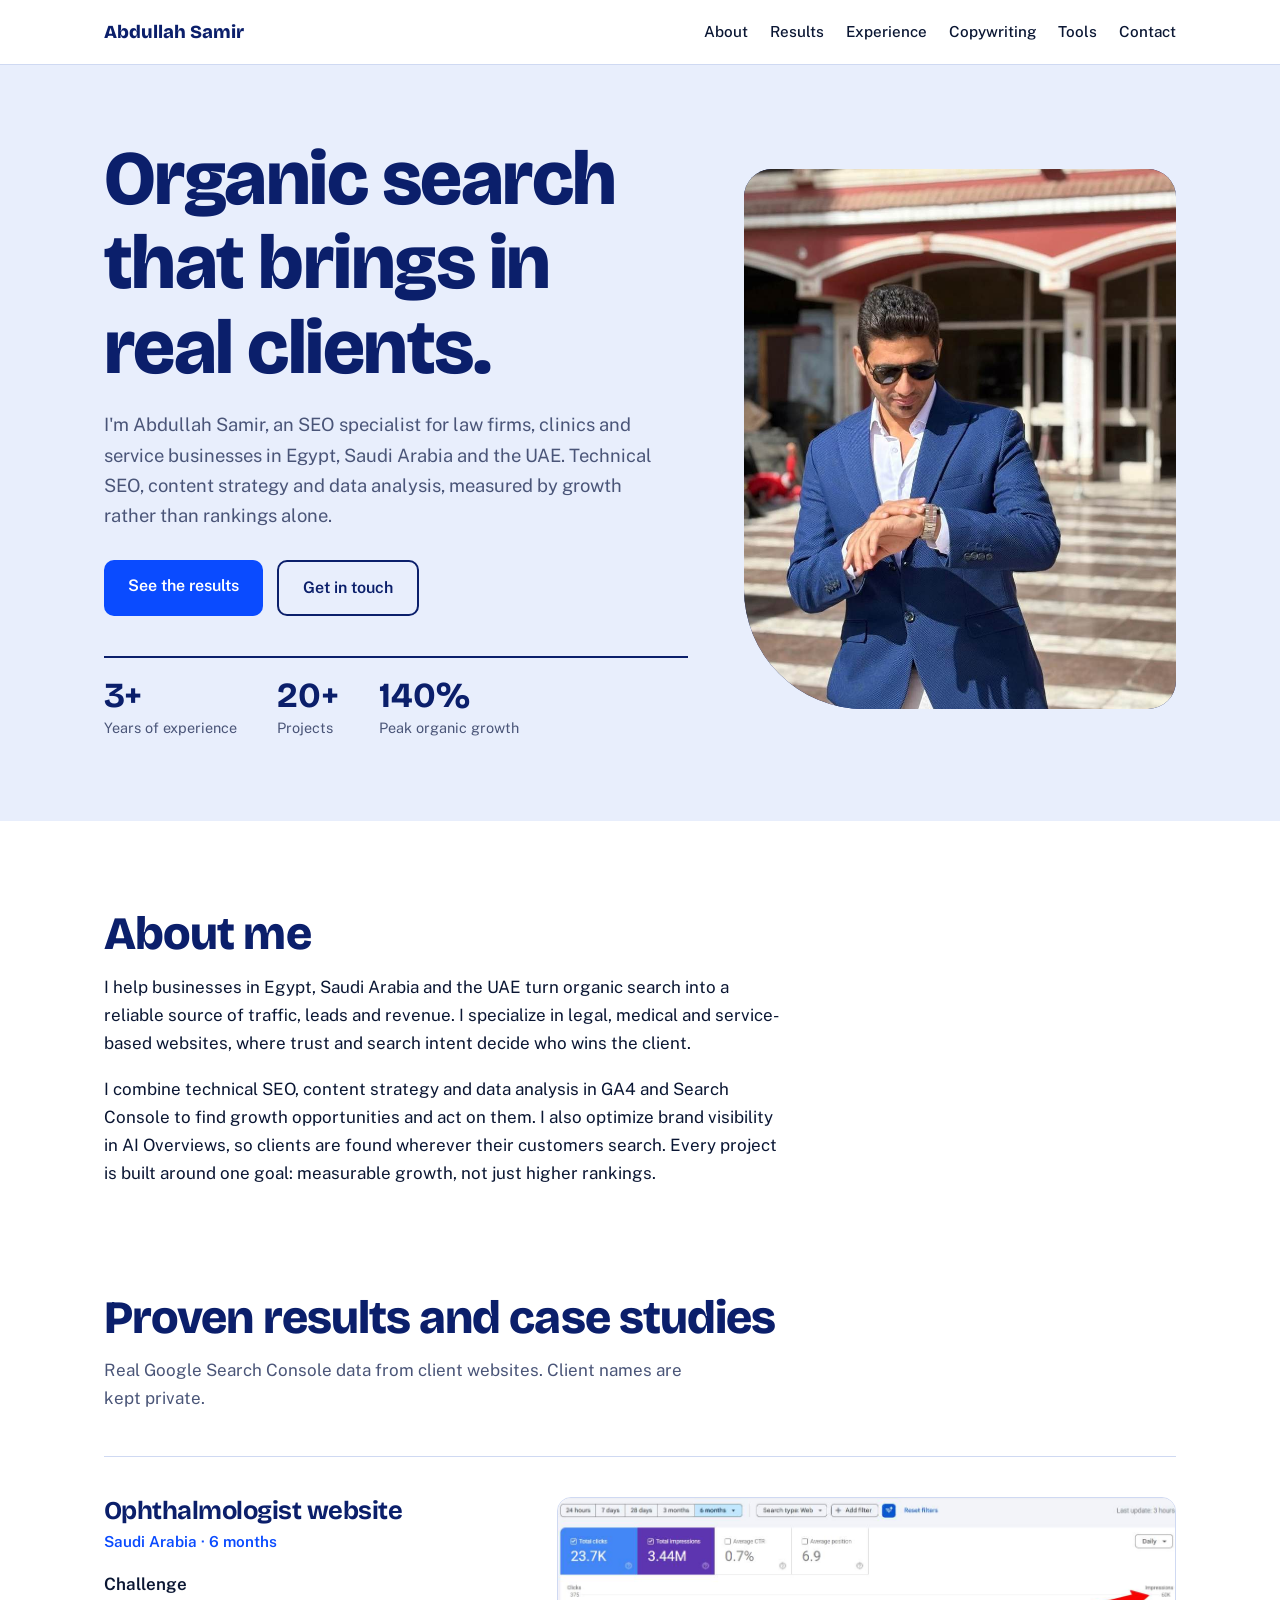
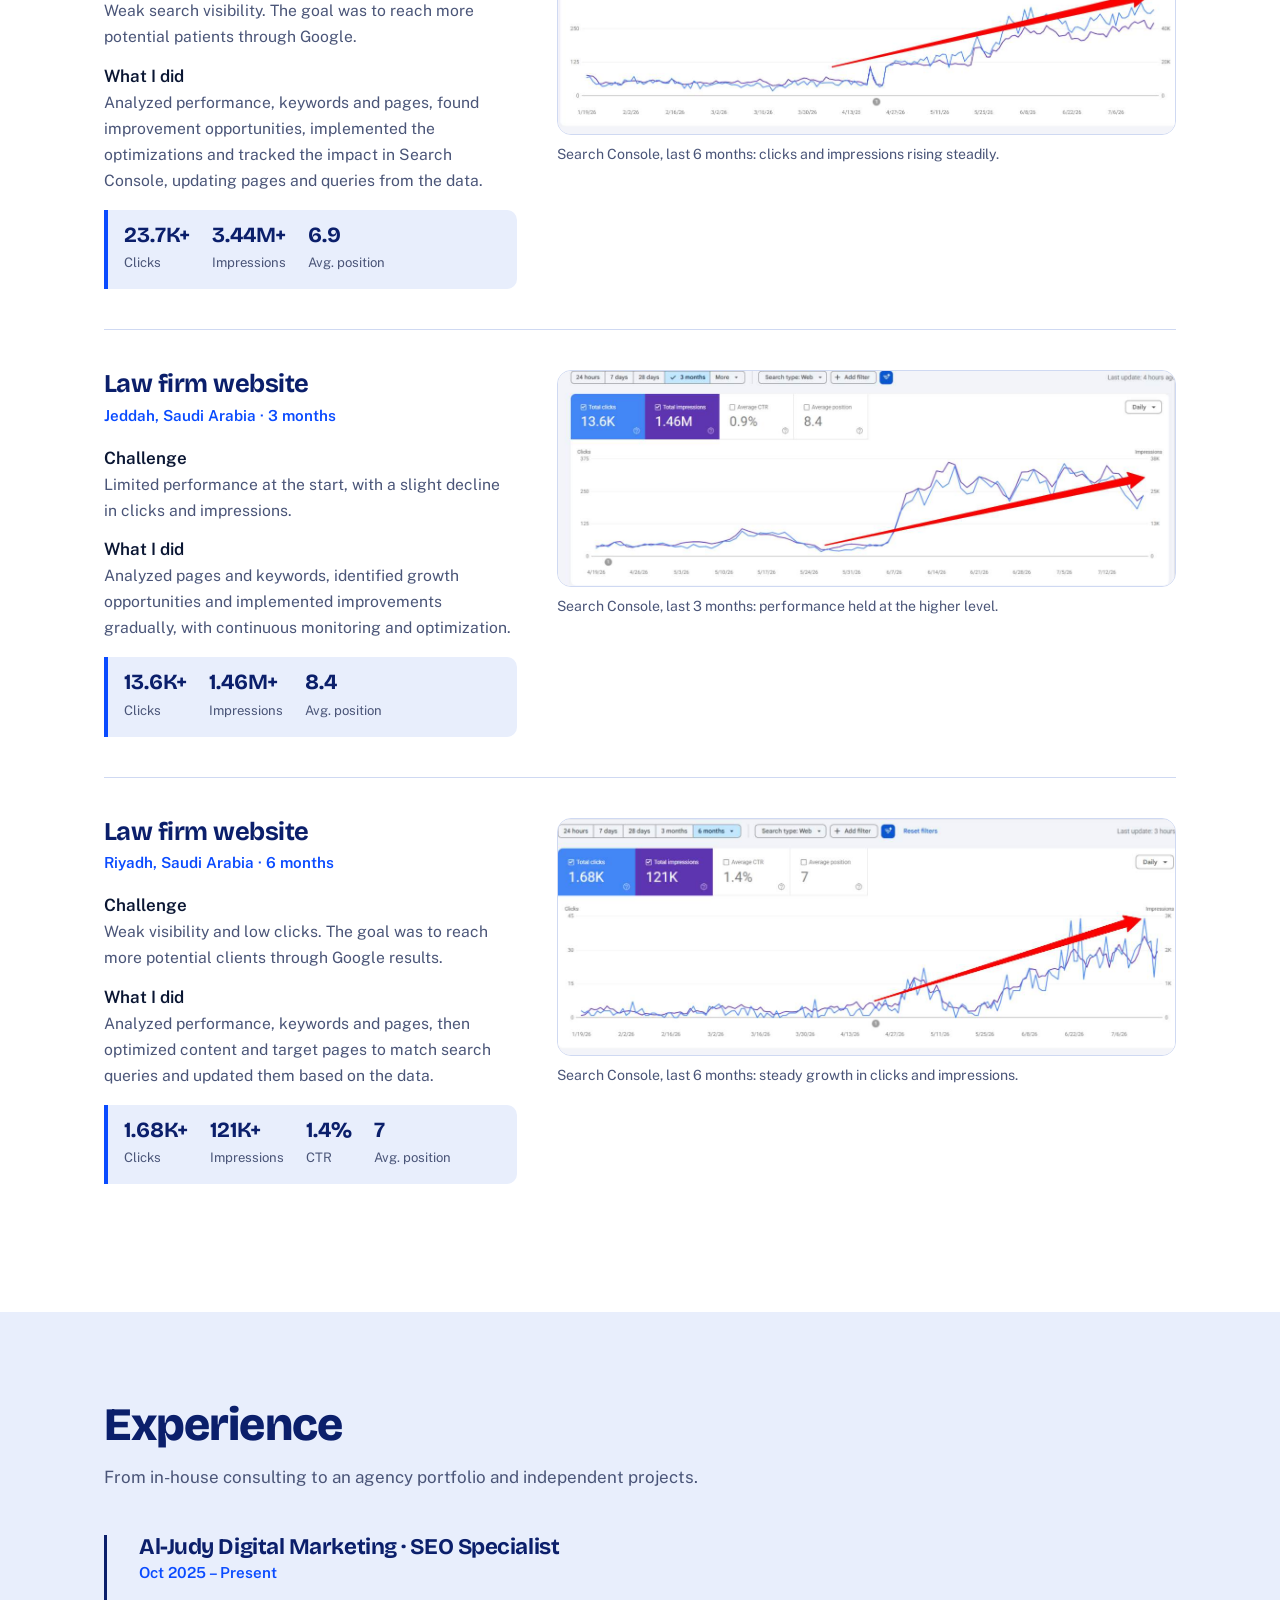
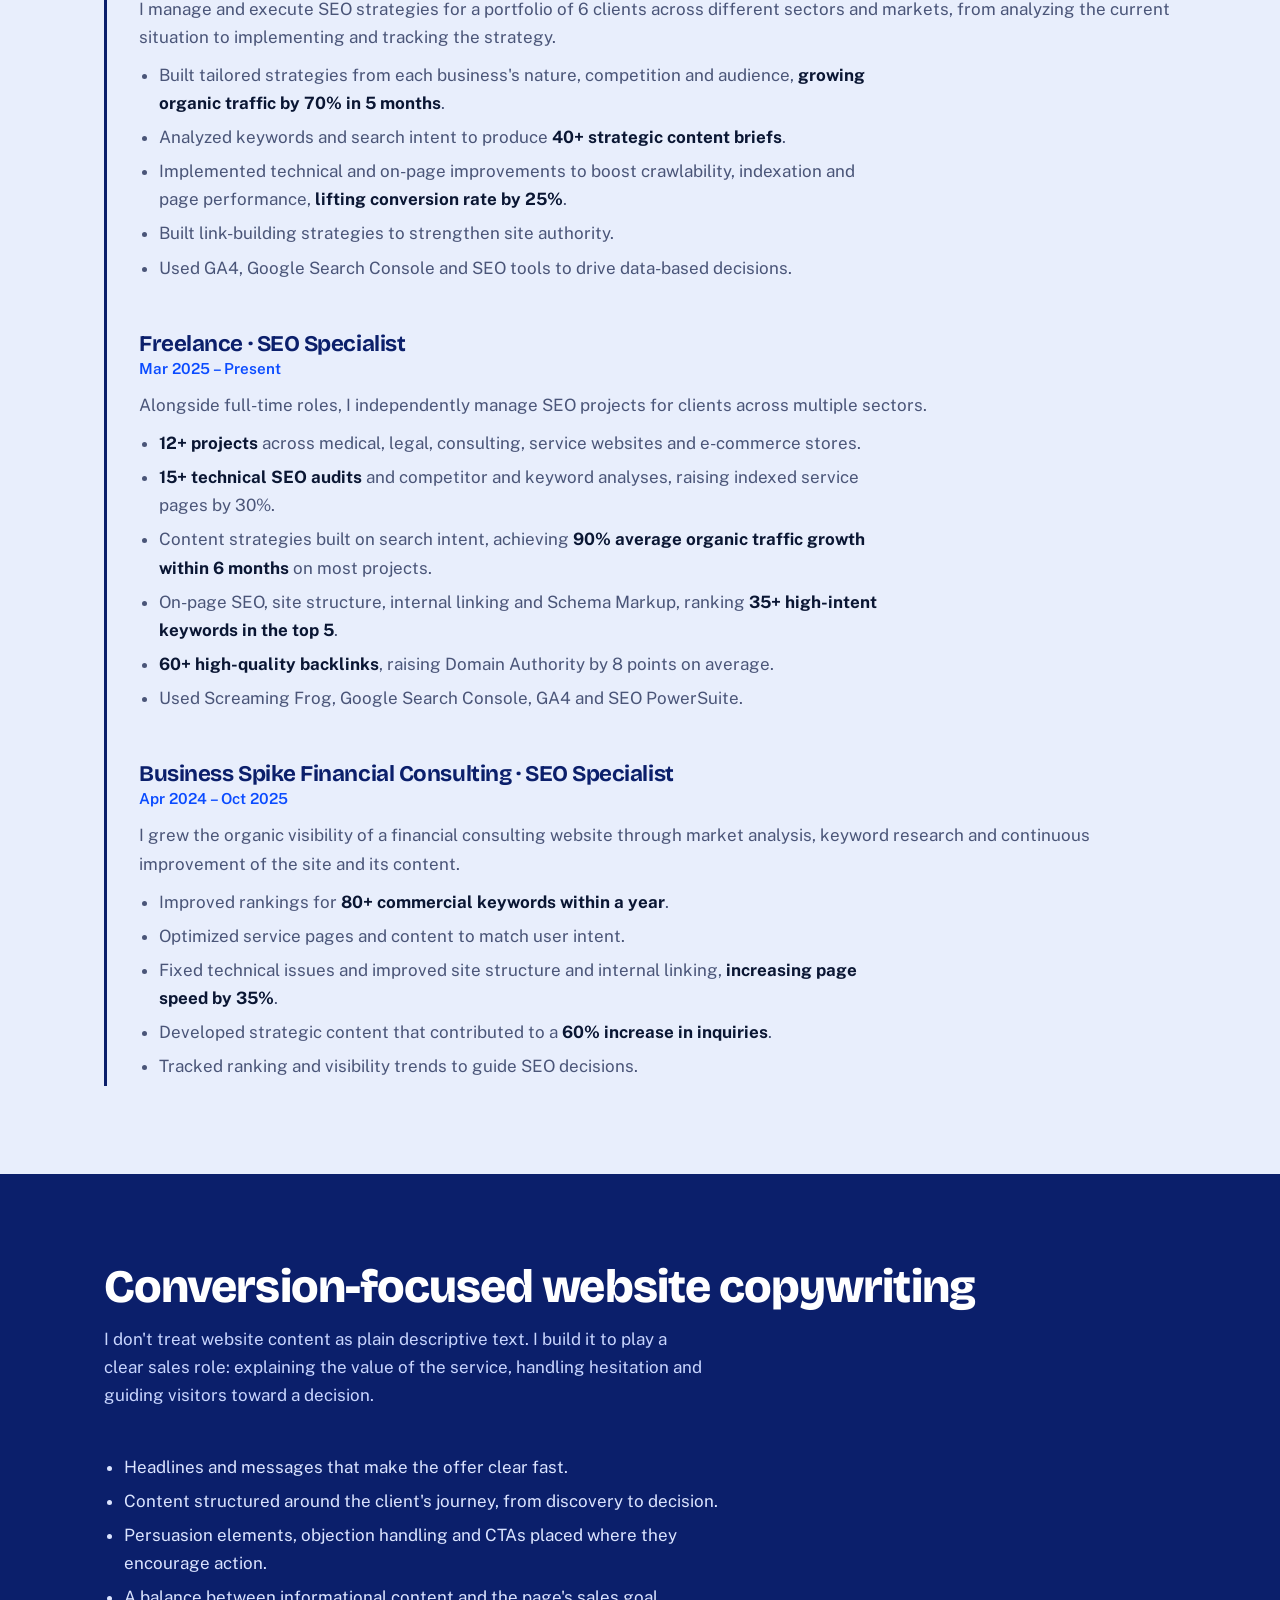
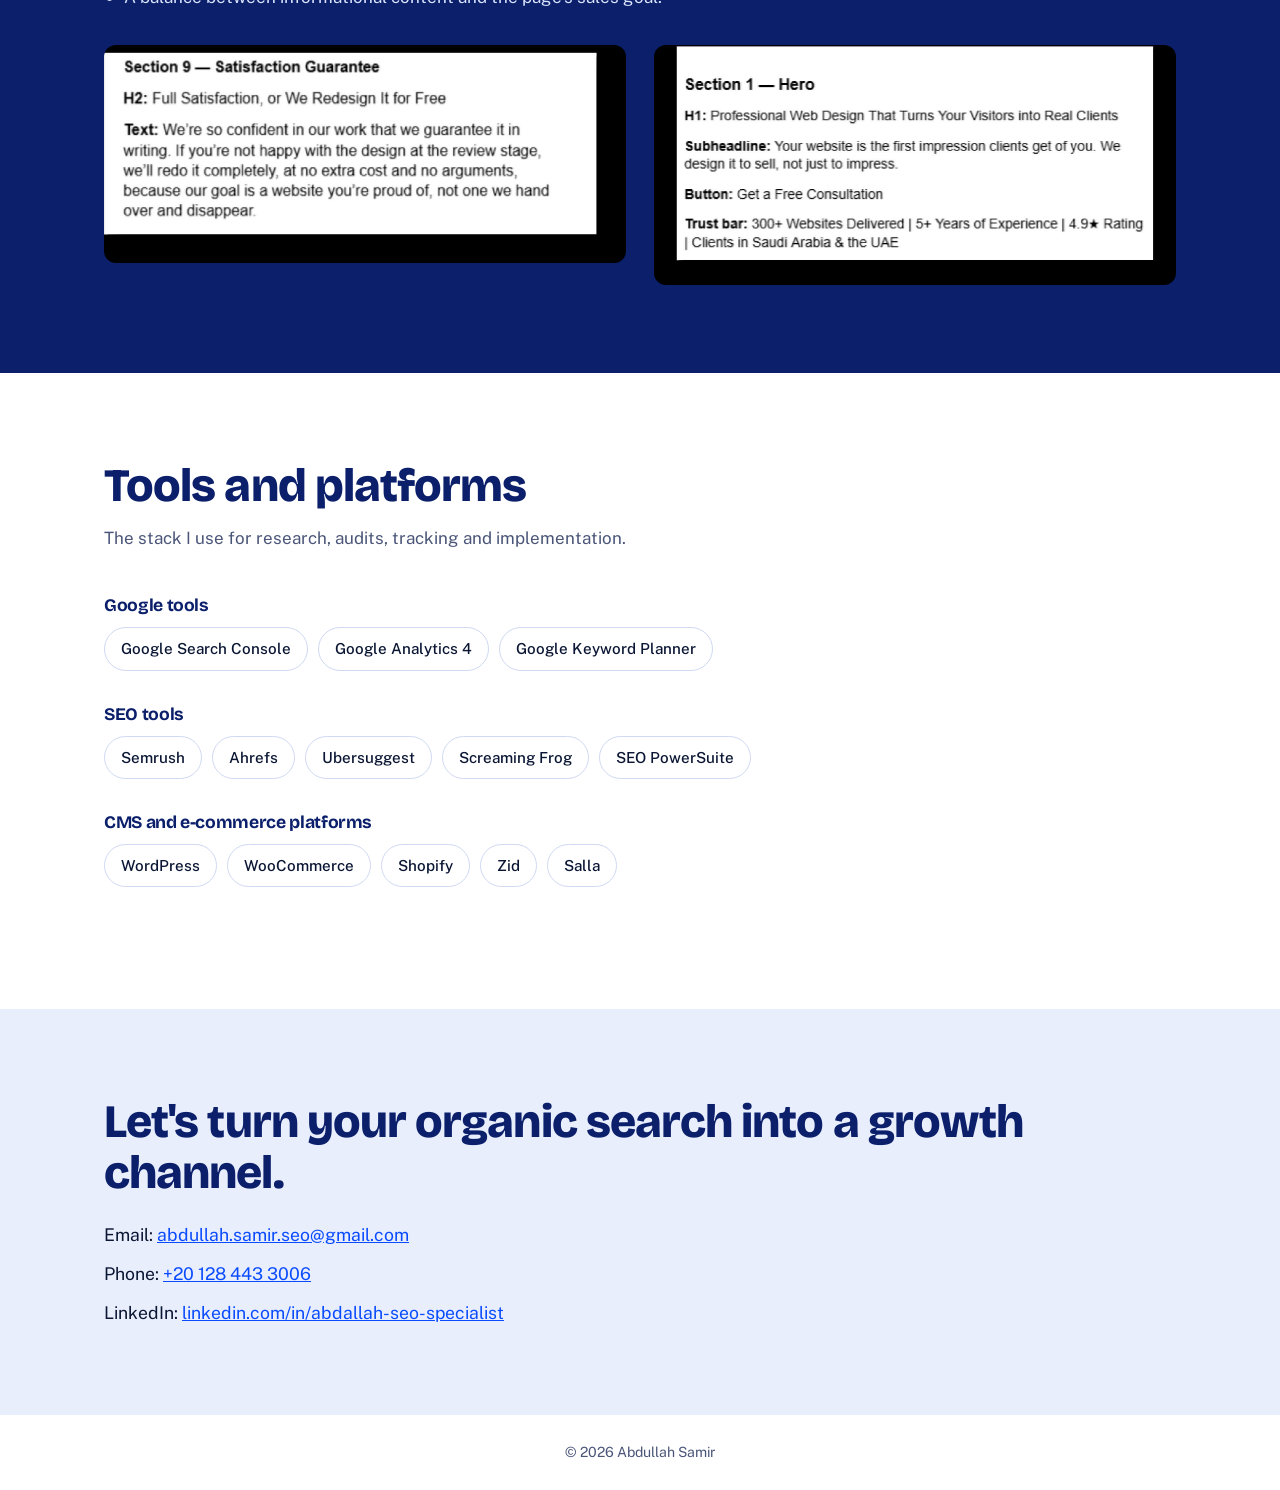
==== index.html @ f0a2ba4d "Add files via upload" ====
<!DOCTYPE html>
<html lang="en">
<head>
<meta charset="utf-8">
<meta name="viewport" content="width=device-width, initial-scale=1">
<title>Abdullah Samir | SEO Specialist for Legal, Medical &amp; Service Websites</title>
<meta name="description" content="Abdullah Samir is an SEO specialist with 3+ years of experience growing organic traffic for law firms, clinics and service businesses in Egypt, Saudi Arabia and the UAE. See the Search Console results.">
<meta property="og:title" content="Abdullah Samir | SEO Specialist">
<meta property="og:description" content="Technical SEO, content strategy and measurable organic growth for legal, medical and service websites.">
<meta property="og:type" content="website">
<meta property="og:image" content="assets/abdullah-photo.jpg">
<link rel="preconnect" href="https://fonts.googleapis.com">
<link rel="preconnect" href="https://fonts.gstatic.com" crossorigin>
<link href="https://fonts.googleapis.com/css2?family=Bricolage+Grotesque:opsz,wght@12..96,500;12..96,700;12..96,800&family=Public+Sans:wght@400;500;600&display=swap" rel="stylesheet">
<script type="application/ld+json">
{"@context":"https://schema.org","@type":"Person","name":"Abdullah Samir","jobTitle":"SEO Specialist","email":"abdullah.samir.seo@gmail.com","telephone":"+201284433006","sameAs":["https://linkedin.com/in/abdallah-seo-specialist"],"knowsAbout":["Technical SEO","Content Strategy","Local SEO","GA4","Google Search Console"]}
</script>
<style>
:root{
  --ink:#0a1633; --navy:#0b1f6b; --blue:#0a4bff; --sky:#e8eefc; --line:#cfd9f2; --paper:#ffffff; --mute:#4a5578;
  --head:"Bricolage Grotesque","Segoe UI",Arial,sans-serif; --body:"Public Sans","Segoe UI",Arial,sans-serif;
}
*{box-sizing:border-box;margin:0;padding:0}
html{scroll-behavior:smooth;scroll-padding-top:72px}
body{font-family:var(--body);color:var(--ink);background:var(--paper);line-height:1.65;font-size:17px}
img{max-width:100%;height:auto;display:block}
a{color:var(--blue)}
:focus-visible{outline:3px solid var(--blue);outline-offset:3px}
.wrap{max-width:1120px;margin:0 auto;padding:0 24px}
h1,h2,h3{font-family:var(--head);line-height:1.1;letter-spacing:-.02em}
h2{font-size:clamp(2rem,4vw,2.9rem);font-weight:800;color:var(--navy);margin-bottom:12px}
section{padding:88px 0}
.lede{color:var(--mute);max-width:60ch;margin-bottom:44px}

/* header */
header{position:sticky;top:0;z-index:10;background:rgba(255,255,255,.94);backdrop-filter:blur(8px);border-bottom:1px solid var(--line)}
header .wrap{display:flex;align-items:center;justify-content:space-between;min-height:64px;gap:16px}
.brand{font-family:var(--head);font-weight:800;font-size:1.15rem;color:var(--navy);text-decoration:none}
nav{display:flex;gap:22px;flex-wrap:wrap}
nav a{color:var(--ink);text-decoration:none;font-weight:500;font-size:.95rem}
nav a:hover{color:var(--blue)}

/* hero */
.hero{padding:72px 0 80px;background:var(--sky)}
.hero .wrap{display:grid;grid-template-columns:1.15fr .85fr;gap:56px;align-items:center}
.hero h1{font-size:clamp(2.6rem,6.2vw,4.8rem);font-weight:800;color:var(--navy);margin-bottom:20px}
.hero p.sub{font-size:1.15rem;color:var(--mute);max-width:50ch;margin-bottom:28px}
.btns{display:flex;gap:14px;flex-wrap:wrap;margin-bottom:40px}
.btn{display:inline-block;padding:13px 24px;border-radius:10px;font-weight:600;text-decoration:none;font-size:1rem}
.btn.primary{background:var(--blue);color:#fff}
.btn.primary:hover{background:var(--navy)}
.btn.ghost{border:2px solid var(--navy);color:var(--navy)}
.btn.ghost:hover{background:var(--navy);color:#fff}
.stats{display:flex;gap:40px;flex-wrap:wrap;border-top:2px solid var(--navy);padding-top:20px}
.stats b{display:block;font-family:var(--head);font-size:2.2rem;color:var(--navy);line-height:1}
.stats span{font-size:.9rem;color:var(--mute)}
.photo{border-radius:28px 28px 28px 120px;overflow:hidden;aspect-ratio:4/5;background:var(--navy)}
.photo img{width:100%;height:100%;object-fit:cover;object-position:center 20%}

/* about */
.about p{max-width:68ch;margin-bottom:18px}

/* results */
.case{display:grid;grid-template-columns:.8fr 1.2fr;gap:40px;padding:40px 0;border-top:1px solid var(--line);align-items:start}
.case h3{font-size:1.6rem;color:var(--navy);margin-bottom:4px}
.meta{color:var(--blue);font-weight:600;font-size:.95rem;margin-bottom:16px}
.case dl dt{font-weight:600;margin-top:12px}
.case dd{color:var(--mute);font-size:.98rem}
.case figure img{border:1px solid var(--line);border-radius:14px}
.case figcaption{font-size:.88rem;color:var(--mute);margin-top:8px}
.kpis{display:flex;gap:22px;flex-wrap:wrap;margin-top:16px;padding:14px 16px;background:var(--sky);border-left:4px solid var(--blue);border-radius:0 10px 10px 0}
.kpis b{font-family:var(--head);font-size:1.35rem;color:var(--navy);display:block;line-height:1.1}
.kpis span{font-size:.82rem;color:var(--mute)}

/* experience */
.jobs{border-left:3px solid var(--navy);padding-left:32px;display:grid;gap:44px}
.job h3{font-size:1.4rem;color:var(--navy)}
.job .when{color:var(--blue);font-weight:600;font-size:.95rem;margin-bottom:10px}
.job ul{padding-left:20px;max-width:75ch}
.job li{margin-bottom:6px;color:var(--mute)}
.job li b{color:var(--ink)}

/* copywriting */
.copy{background:var(--navy);color:#fff}
.copy h2{color:#fff}
.copy .lede{color:#c9d6ff}
.copy .grid{display:grid;grid-template-columns:1fr 1fr;gap:28px;margin-top:8px}
.copy img{border-radius:12px;background:#fff}
.copy ul{padding-left:20px;color:#dbe4ff;max-width:62ch;margin-bottom:34px}
.copy li{margin-bottom:6px}

/* tools */
.chips{display:flex;flex-wrap:wrap;gap:10px;margin-bottom:34px}
.chips span{padding:8px 16px;border:1.5px solid var(--line);border-radius:999px;font-weight:500;font-size:.95rem;background:#fff}
h3.small{font-size:1.1rem;color:var(--navy);margin-bottom:12px}

/* contact */
.contact{background:var(--sky)}
.contact ul{list-style:none;display:grid;gap:10px;margin-top:20px;font-size:1.1rem}
footer{padding:26px 0;text-align:center;font-size:.88rem;color:var(--mute)}

@media (max-width:860px){
  .hero .wrap,.case,.copy .grid{grid-template-columns:1fr}
  .photo{max-width:380px}
  section{padding:64px 0}
  nav{gap:14px}
  nav a{font-size:.88rem}
}
@media (max-width:560px){ header .wrap{flex-direction:column;padding-top:10px;padding-bottom:10px} }
@media (prefers-reduced-motion:reduce){html{scroll-behavior:auto}}
</style>
</head>
<body>
<header>
  <div class="wrap">
    <a class="brand" href="#top">Abdullah Samir</a>
    <nav aria-label="Main">
      <a href="#about">About</a><a href="#results">Results</a><a href="#experience">Experience</a><a href="#copywriting">Copywriting</a><a href="#tools">Tools</a><a href="#contact">Contact</a>
    </nav>
  </div>
</header>

<main id="top">
<section class="hero">
  <div class="wrap">
    <div>
      <h1>Organic search that brings in real clients.</h1>
      <p class="sub">I'm Abdullah Samir, an SEO specialist for law firms, clinics and service businesses in Egypt, Saudi Arabia and the UAE. Technical SEO, content strategy and data analysis, measured by growth rather than rankings alone.</p>
      <div class="btns">
        <a class="btn primary" href="#results">See the results</a>
        <a class="btn ghost" href="#contact">Get in touch</a>
      </div>
      <div class="stats">
        <div><b>3+</b><span>Years of experience</span></div>
        <div><b>20+</b><span>Projects</span></div>
        <div><b>140%</b><span>Peak organic growth</span></div>
      </div>
    </div>
    <div class="photo"><img src="assets/abdullah-photo.jpg" width="924" height="1075" alt="Portrait of Abdullah Samir, SEO specialist"></div>
  </div>
</section>

<section id="about" class="about">
  <div class="wrap">
    <h2>About me</h2>
    <p>I help businesses in Egypt, Saudi Arabia and the UAE turn organic search into a reliable source of traffic, leads and revenue. I specialize in legal, medical and service-based websites, where trust and search intent decide who wins the client.</p>
    <p>I combine technical SEO, content strategy and data analysis in GA4 and Search Console to find growth opportunities and act on them. I also optimize brand visibility in AI Overviews, so clients are found wherever their customers search. Every project is built around one goal: measurable growth, not just higher rankings.</p>
  </div>
</section>

<section id="results" style="background:#fff;padding-top:0">
  <div class="wrap">
    <h2>Proven results and case studies</h2>
    <p class="lede">Real Google Search Console data from client websites. Client names are kept private.</p>

    <article class="case">
      <div>
        <h3>Ophthalmologist website</h3>
        <p class="meta">Saudi Arabia · 6 months</p>
        <dl>
          <dt>Challenge</dt><dd>Weak search visibility. The goal was to reach more potential patients through Google.</dd>
          <dt>What I did</dt><dd>Analyzed performance, keywords and pages, found improvement opportunities, implemented the optimizations and tracked the impact in Search Console, updating pages and queries from the data.</dd>
        </dl>
        <div class="kpis"><div><b>23.7K+</b><span>Clicks</span></div><div><b>3.44M+</b><span>Impressions</span></div><div><b>6.9</b><span>Avg. position</span></div></div>
      </div>
      <figure><img src="assets/gsc-ophthalmology.jpg" width="1297" height="496" loading="lazy" alt="Search Console chart for an ophthalmologist website showing 23.7K clicks and 3.44M impressions over 6 months"><figcaption>Search Console, last 6 months: clicks and impressions rising steadily.</figcaption></figure>
    </article>

    <article class="case">
      <div>
        <h3>Law firm website</h3>
        <p class="meta">Jeddah, Saudi Arabia · 3 months</p>
        <dl>
          <dt>Challenge</dt><dd>Limited performance at the start, with a slight decline in clicks and impressions.</dd>
          <dt>What I did</dt><dd>Analyzed pages and keywords, identified growth opportunities and implemented improvements gradually, with continuous monitoring and optimization.</dd>
        </dl>
        <div class="kpis"><div><b>13.6K+</b><span>Clicks</span></div><div><b>1.46M+</b><span>Impressions</span></div><div><b>8.4</b><span>Avg. position</span></div></div>
      </div>
      <figure><img src="assets/gsc-law-jeddah.jpg" width="1344" height="468" loading="lazy" alt="Search Console chart for a Jeddah law firm website showing 13.6K clicks and 1.46M impressions over 3 months"><figcaption>Search Console, last 3 months: performance held at the higher level.</figcaption></figure>
    </article>

    <article class="case">
      <div>
        <h3>Law firm website</h3>
        <p class="meta">Riyadh, Saudi Arabia · 6 months</p>
        <dl>
          <dt>Challenge</dt><dd>Weak visibility and low clicks. The goal was to reach more potential clients through Google results.</dd>
          <dt>What I did</dt><dd>Analyzed performance, keywords and pages, then optimized content and target pages to match search queries and updated them based on the data.</dd>
        </dl>
        <div class="kpis"><div><b>1.68K+</b><span>Clicks</span></div><div><b>121K+</b><span>Impressions</span></div><div><b>1.4%</b><span>CTR</span></div><div><b>7</b><span>Avg. position</span></div></div>
      </div>
      <figure><img src="assets/gsc-law-riyadh.jpg" width="1290" height="493" loading="lazy" alt="Search Console chart for a Riyadh law firm website showing 1.68K clicks and 121K impressions over 6 months"><figcaption>Search Console, last 6 months: steady growth in clicks and impressions.</figcaption></figure>
    </article>
  </div>
</section>

<section id="experience" style="background:var(--sky)">
  <div class="wrap">
    <h2>Experience</h2>
    <p class="lede">From in-house consulting to an agency portfolio and independent projects.</p>
    <div class="jobs">
      <div class="job">
        <h3>Al-Judy Digital Marketing · SEO Specialist</h3>
        <p class="when">Oct 2025 – Present</p>
        <p style="margin-bottom:10px;color:var(--mute)">I manage and execute SEO strategies for a portfolio of 6 clients across different sectors and markets, from analyzing the current situation to implementing and tracking the strategy.</p>
        <ul>
          <li>Built tailored strategies from each business's nature, competition and audience, <b>growing organic traffic by 70% in 5 months</b>.</li>
          <li>Analyzed keywords and search intent to produce <b>40+ strategic content briefs</b>.</li>
          <li>Implemented technical and on-page improvements to boost crawlability, indexation and page performance, <b>lifting conversion rate by 25%</b>.</li>
          <li>Built link-building strategies to strengthen site authority.</li>
          <li>Used GA4, Google Search Console and SEO tools to drive data-based decisions.</li>
        </ul>
      </div>
      <div class="job">
        <h3>Freelance · SEO Specialist</h3>
        <p class="when">Mar 2025 – Present</p>
        <p style="margin-bottom:10px;color:var(--mute)">Alongside full-time roles, I independently manage SEO projects for clients across multiple sectors.</p>
        <ul>
          <li><b>12+ projects</b> across medical, legal, consulting, service websites and e-commerce stores.</li>
          <li><b>15+ technical SEO audits</b> and competitor and keyword analyses, raising indexed service pages by 30%.</li>
          <li>Content strategies built on search intent, achieving <b>90% average organic traffic growth within 6 months</b> on most projects.</li>
          <li>On-page SEO, site structure, internal linking and Schema Markup, ranking <b>35+ high-intent keywords in the top 5</b>.</li>
          <li><b>60+ high-quality backlinks</b>, raising Domain Authority by 8 points on average.</li>
          <li>Used Screaming Frog, Google Search Console, GA4 and SEO PowerSuite.</li>
        </ul>
      </div>
      <div class="job">
        <h3>Business Spike Financial Consulting · SEO Specialist</h3>
        <p class="when">Apr 2024 – Oct 2025</p>
        <p style="margin-bottom:10px;color:var(--mute)">I grew the organic visibility of a financial consulting website through market analysis, keyword research and continuous improvement of the site and its content.</p>
        <ul>
          <li>Improved rankings for <b>80+ commercial keywords within a year</b>.</li>
          <li>Optimized service pages and content to match user intent.</li>
          <li>Fixed technical issues and improved site structure and internal linking, <b>increasing page speed by 35%</b>.</li>
          <li>Developed strategic content that contributed to a <b>60% increase in inquiries</b>.</li>
          <li>Tracked ranking and visibility trends to guide SEO decisions.</li>
        </ul>
      </div>
    </div>
  </div>
</section>

<section id="copywriting" class="copy">
  <div class="wrap">
    <h2>Conversion-focused website copywriting</h2>
    <p class="lede">I don't treat website content as plain descriptive text. I build it to play a clear sales role: explaining the value of the service, handling hesitation and guiding visitors toward a decision.</p>
    <ul>
      <li>Headlines and messages that make the offer clear fast.</li>
      <li>Content structured around the client's journey, from discovery to decision.</li>
      <li>Persuasion elements, objection handling and CTAs placed where they encourage action.</li>
      <li>A balance between informational content and the page's sales goal.</li>
    </ul>
    <div class="grid">
      <img src="assets/copy-hero.jpg" width="1492" height="622" loading="lazy" alt="Sample hero section copy for a web design service page: headline, subheadline, button and trust bar">
      <img src="assets/copy-guarantee.jpg" width="1624" height="746" loading="lazy" alt="Sample satisfaction guarantee section copy for a web design service page">
    </div>
  </div>
</section>

<section id="tools">
  <div class="wrap">
    <h2>Tools and platforms</h2>
    <p class="lede">The stack I use for research, audits, tracking and implementation.</p>
    <h3 class="small">Google tools</h3>
    <div class="chips"><span>Google Search Console</span><span>Google Analytics 4</span><span>Google Keyword Planner</span></div>
    <h3 class="small">SEO tools</h3>
    <div class="chips"><span>Semrush</span><span>Ahrefs</span><span>Ubersuggest</span><span>Screaming Frog</span><span>SEO PowerSuite</span></div>
    <h3 class="small">CMS and e-commerce platforms</h3>
    <div class="chips"><span>WordPress</span><span>WooCommerce</span><span>Shopify</span><span>Zid</span><span>Salla</span></div>
  </div>
</section>

<section id="contact" class="contact">
  <div class="wrap">
    <h2>Let's turn your organic search into a growth channel.</h2>
    <ul>
      <li>Email: <a href="mailto:abdullah.samir.seo@gmail.com">abdullah.samir.seo@gmail.com</a></li>
      <li>Phone: <a href="tel:+201284433006">+20 128 443 3006</a></li>
      <li>LinkedIn: <a href="https://linkedin.com/in/abdallah-seo-specialist" rel="noopener">linkedin.com/in/abdallah-seo-specialist</a></li>
    </ul>
  </div>
</section>
</main>
<footer>© <span id="y">2026</span> Abdullah Samir</footer>
<script>document.getElementById('y').textContent=new Date().getFullYear();</script>
</body>
</html>
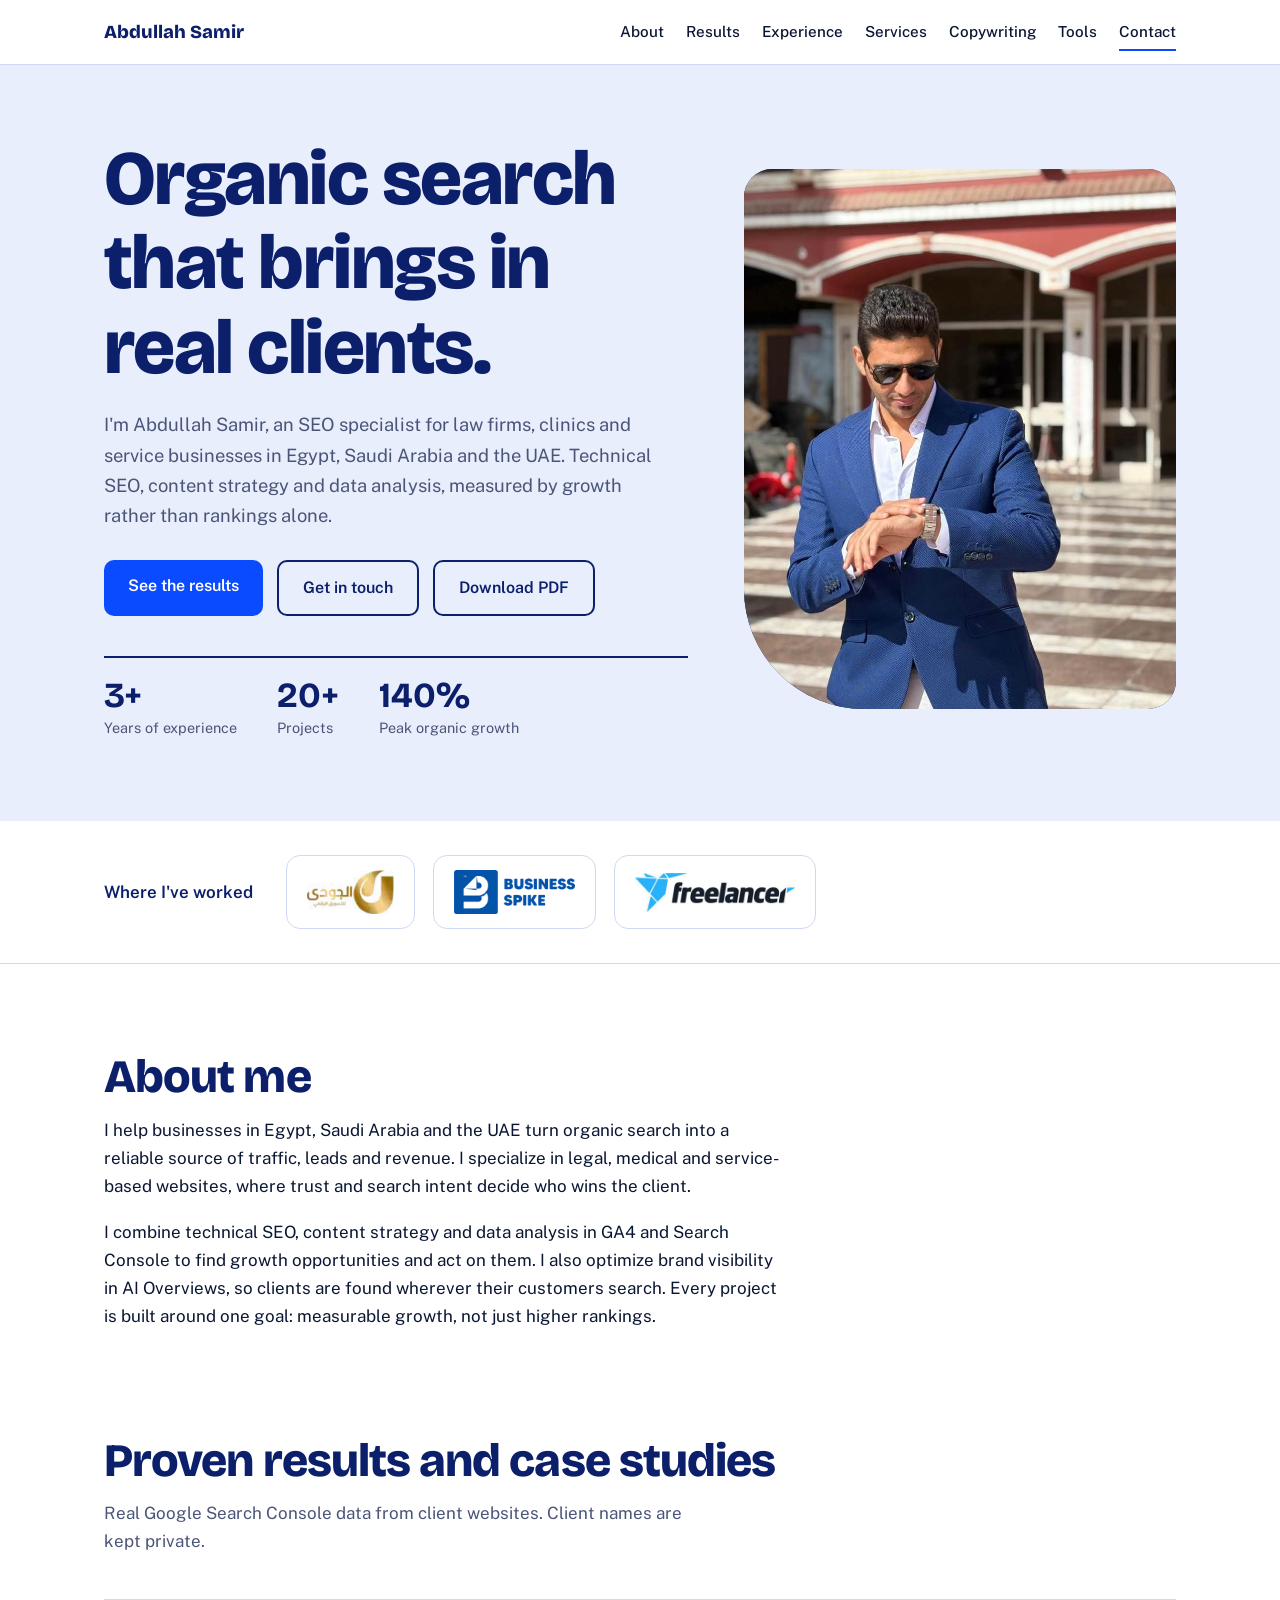
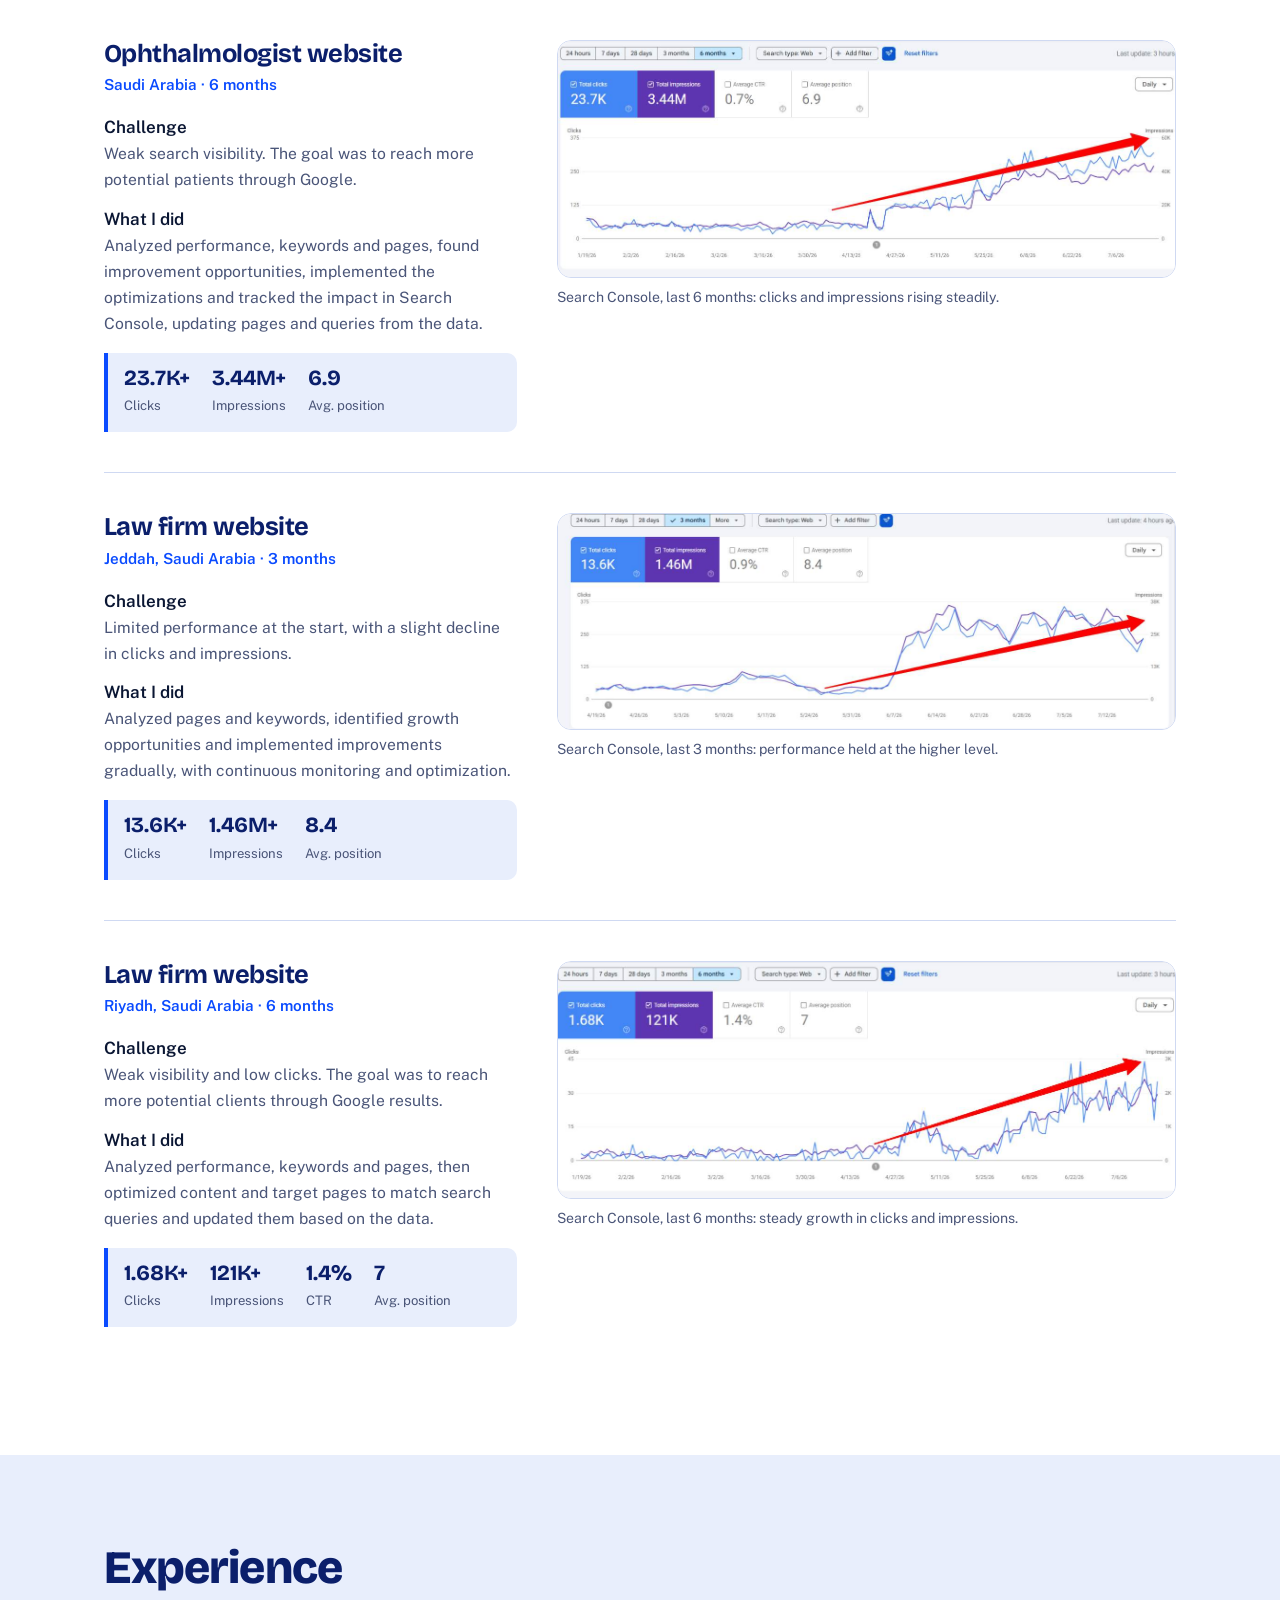
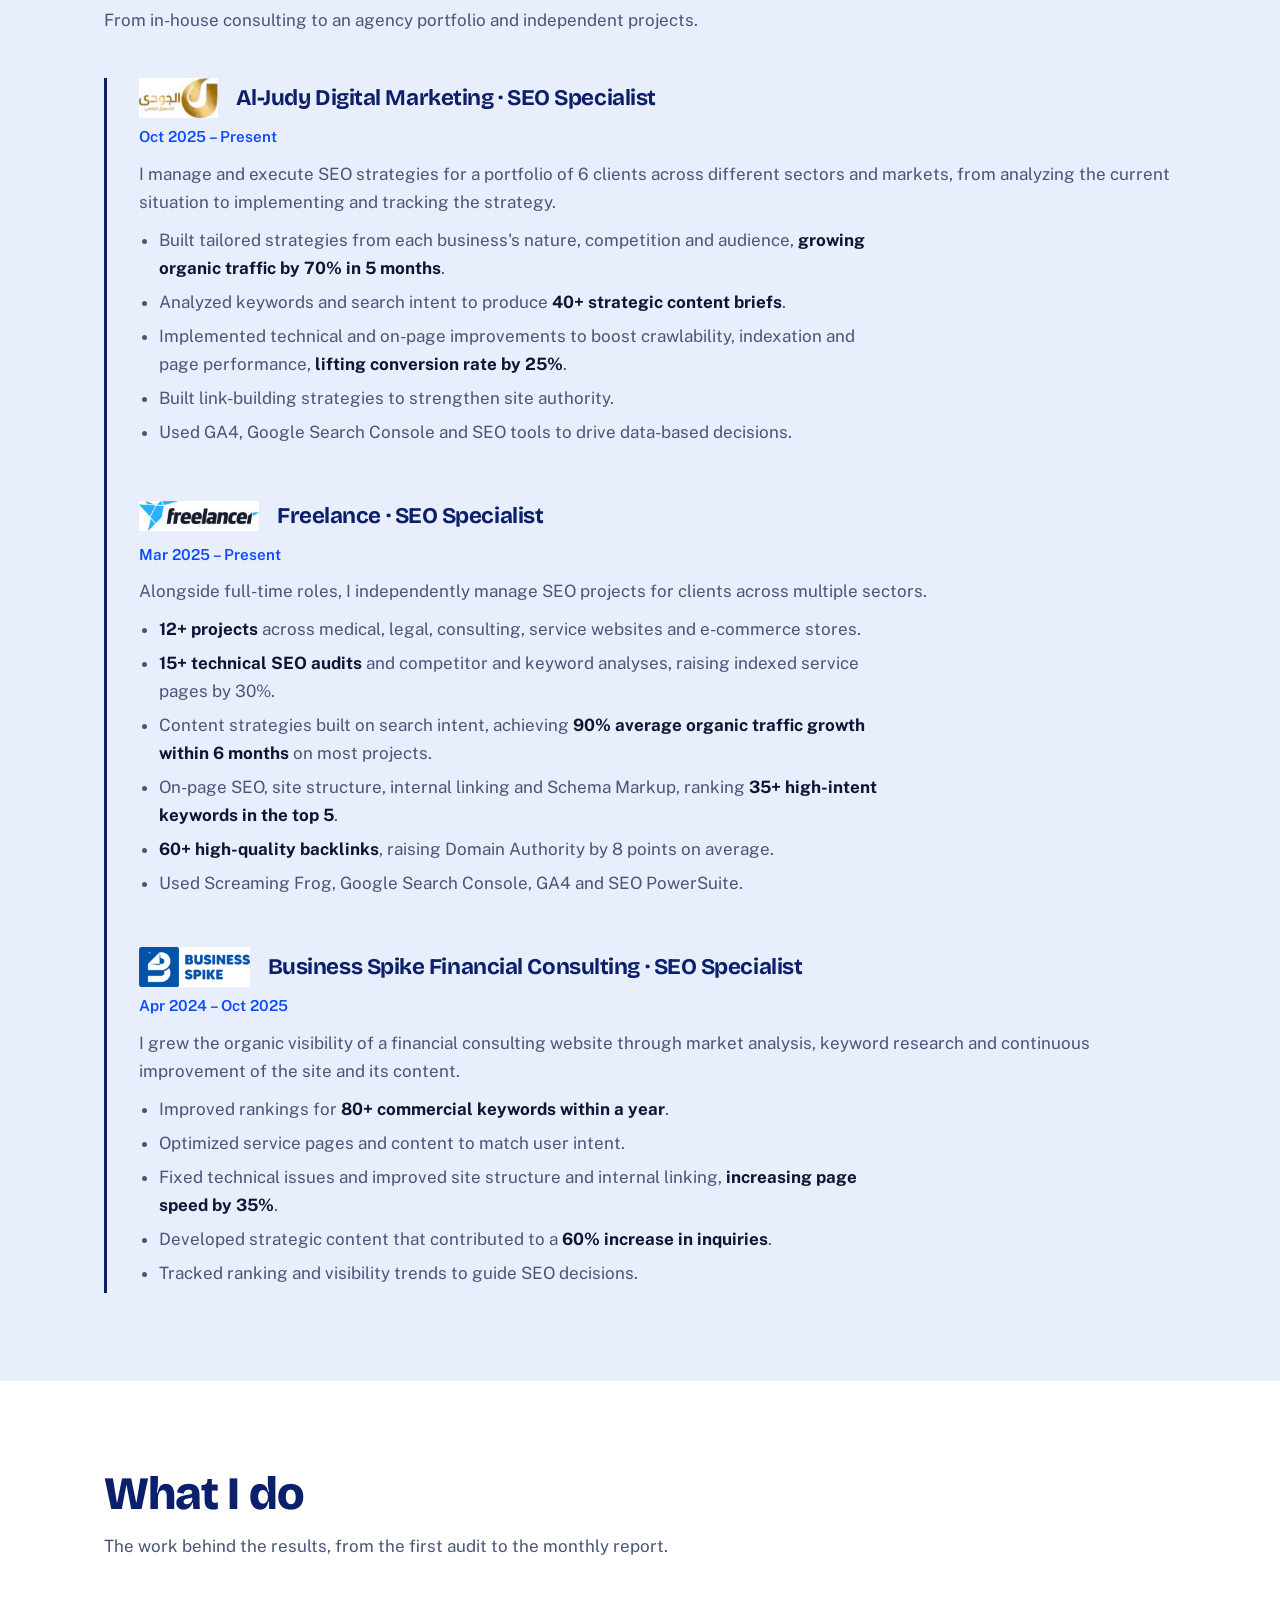
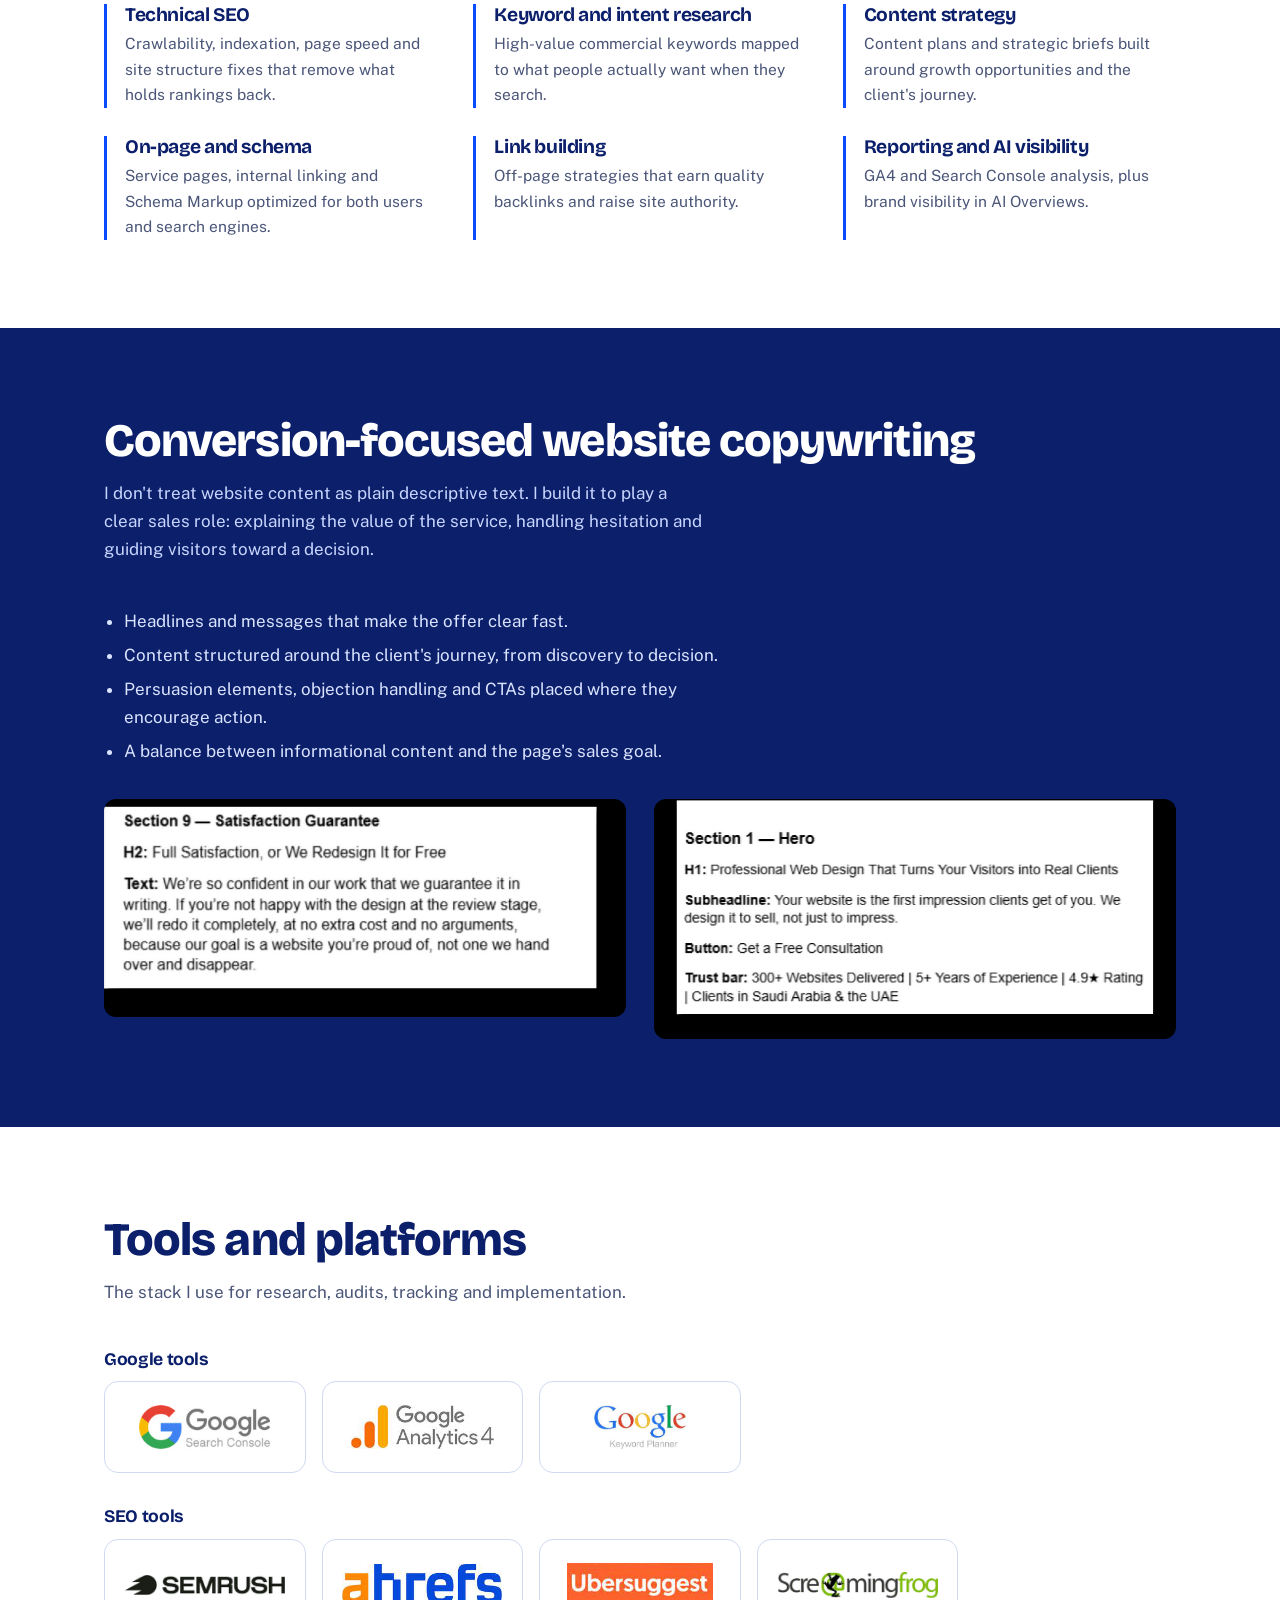
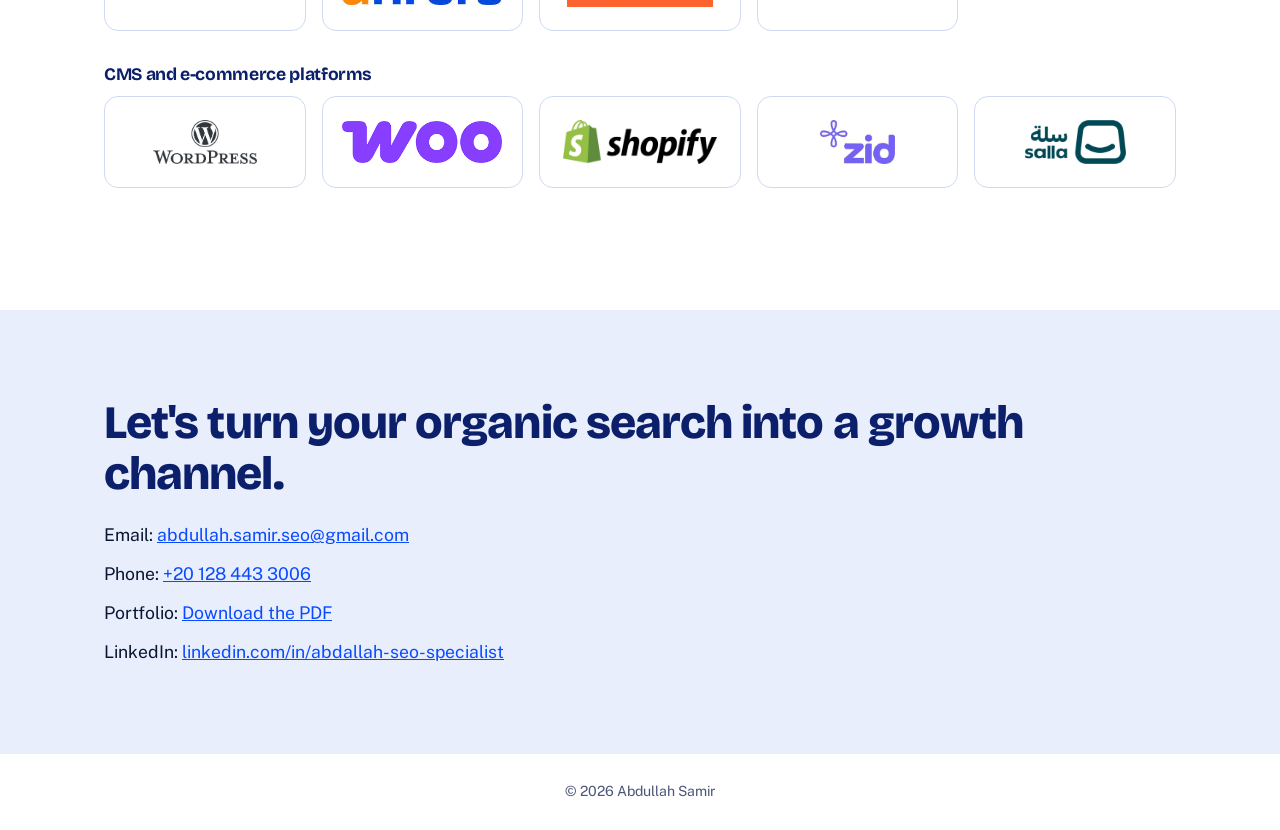
==== commit ff41f7ae: "Add files via upload" ====
--- a/index.html
+++ b/index.html
@@ -15,6 +15,7 @@
 <script type="application/ld+json">
 {"@context":"https://schema.org","@type":"Person","name":"Abdullah Samir","jobTitle":"SEO Specialist","email":"abdullah.samir.seo@gmail.com","telephone":"+201284433006","sameAs":["https://linkedin.com/in/abdallah-seo-specialist"],"knowsAbout":["Technical SEO","Content Strategy","Local SEO","GA4","Google Search Console"]}
 </script>
+<script>document.documentElement.classList.add("js")</script>
 <style>
 :root{
   --ink:#0a1633; --navy:#0b1f6b; --blue:#0a4bff; --sky:#e8eefc; --line:#cfd9f2; --paper:#ffffff; --mute:#4a5578;
@@ -108,6 +109,51 @@
 }
 @media (max-width:560px){ header .wrap{flex-direction:column;padding-top:10px;padding-bottom:10px} }
 @media (prefers-reduced-motion:reduce){html{scroll-behavior:auto}}
+
+/* motion: one hero entrance, quiet reveals, hover feedback */
+@keyframes rise{from{opacity:0;transform:translateY(22px)}to{opacity:1;transform:none}}
+@keyframes unveil{from{clip-path:inset(0 0 100% 0);transform:scale(1.04)}to{clip-path:inset(0);transform:none}}
+.hero .wrap>div:first-child>*{animation:rise .7s cubic-bezier(.2,.7,.2,1) both}
+.hero .wrap>div:first-child>:nth-child(2){animation-delay:.1s}
+.hero .wrap>div:first-child>:nth-child(3){animation-delay:.2s}
+.hero .wrap>div:first-child>:nth-child(4){animation-delay:.3s}
+.photo{animation:unveil .9s cubic-bezier(.2,.7,.2,1) .15s both}
+.js .reveal{opacity:0;transform:translateY(18px);transition:opacity .6s ease,transform .6s ease}
+.js .reveal.in{opacity:1;transform:none}
+nav a{position:relative;padding:4px 0}
+nav a::after{content:"";position:absolute;left:0;bottom:-2px;height:2px;width:100%;background:var(--blue);transform:scaleX(0);transform-origin:left;transition:transform .25s}
+nav a:hover::after,nav a.on::after{transform:scaleX(1)}
+.btn{transition:background .2s,color .2s,transform .2s}
+.btn:hover{transform:translateY(-2px)}
+.case figure{overflow:hidden;border-radius:14px}
+.case figure img{transition:transform .5s ease}
+.case figure:hover img{transform:scale(1.025)}
+
+/* logos */
+.brands{padding:34px 0;border-bottom:1px solid var(--line)}
+.brands .wrap{display:flex;align-items:center;gap:32px;flex-wrap:wrap}
+.brands p{font-weight:600;color:var(--navy);min-width:150px}
+.brands .row{display:flex;gap:18px;flex-wrap:wrap;align-items:center}
+.logo-card{background:#fff;border:1px solid var(--line);border-radius:14px;display:flex;align-items:center;justify-content:center;padding:14px 20px;transition:transform .25s,box-shadow .25s,border-color .25s}
+.logo-card:hover{transform:translateY(-4px);border-color:var(--blue);box-shadow:0 10px 24px rgba(10,75,255,.12)}
+.logo-card img{height:44px;width:auto;max-width:160px;object-fit:contain}
+.logos{display:grid;grid-template-columns:repeat(auto-fill,minmax(170px,1fr));gap:16px;margin-bottom:34px}
+.logos .logo-card{height:92px}
+.job-head{display:flex;align-items:center;gap:18px;margin-bottom:6px}
+.job-head img{height:40px;width:auto;max-width:120px;object-fit:contain;flex:none}
+
+/* services */
+.services{display:grid;grid-template-columns:repeat(3,1fr);gap:28px 36px}
+.service{border-left:3px solid var(--blue);padding-left:18px}
+.service h3{font-size:1.2rem;color:var(--navy);margin-bottom:6px}
+.service p{color:var(--mute);font-size:.97rem}
+@media (max-width:860px){.services{grid-template-columns:1fr 1fr}}
+@media (max-width:560px){.services{grid-template-columns:1fr}}
+@media (prefers-reduced-motion:reduce){
+  .hero .wrap>div:first-child>*,.photo{animation:none}
+  .js .reveal{opacity:1;transform:none;transition:none}
+  .btn,.logo-card,.case figure img{transition:none}
+}
 </style>
 </head>
 <body>
@@ -115,7 +161,7 @@
   <div class="wrap">
     <a class="brand" href="#top">Abdullah Samir</a>
     <nav aria-label="Main">
-      <a href="#about">About</a><a href="#results">Results</a><a href="#experience">Experience</a><a href="#copywriting">Copywriting</a><a href="#tools">Tools</a><a href="#contact">Contact</a>
+      <a href="#about">About</a><a href="#results">Results</a><a href="#experience">Experience</a><a href="#services">Services</a><a href="#copywriting">Copywriting</a><a href="#tools">Tools</a><a href="#contact">Contact</a>
     </nav>
   </div>
 </header>
@@ -129,14 +175,26 @@
       <div class="btns">
         <a class="btn primary" href="#results">See the results</a>
         <a class="btn ghost" href="#contact">Get in touch</a>
+        <a class="btn ghost" href="assets/Abdullah-Samir-Portfolio.pdf" download>Download PDF</a>
       </div>
       <div class="stats">
-        <div><b>3+</b><span>Years of experience</span></div>
-        <div><b>20+</b><span>Projects</span></div>
-        <div><b>140%</b><span>Peak organic growth</span></div>
+        <div><b data-count="3" data-suffix="+">3+</b><span>Years of experience</span></div>
+        <div><b data-count="20" data-suffix="+">20+</b><span>Projects</span></div>
+        <div><b data-count="140" data-suffix="%">140%</b><span>Peak organic growth</span></div>
       </div>
     </div>
     <div class="photo"><img src="assets/abdullah-photo.jpg" width="924" height="1075" alt="Portrait of Abdullah Samir, SEO specialist"></div>
+  </div>
+</section>
+
+<section class="brands" aria-label="Companies and platforms I have worked with">
+  <div class="wrap">
+    <p>Where I've worked</p>
+    <div class="row">
+      <div class="logo-card"><img src="assets/logo-al-judy.png" alt="Al-Judy Digital Marketing logo" width="236" height="120"></div>
+      <div class="logo-card"><img src="assets/logo-business-spike.png" alt="Business Spike Financial Consulting logo" width="332" height="120"></div>
+      <div class="logo-card"><img src="assets/logo-freelancer.png" alt="Freelancer logo" width="360" height="88"></div>
+    </div>
   </div>
 </section>
 
@@ -200,7 +258,7 @@
     <p class="lede">From in-house consulting to an agency portfolio and independent projects.</p>
     <div class="jobs">
       <div class="job">
-        <h3>Al-Judy Digital Marketing · SEO Specialist</h3>
+        <div class="job-head"><img src="assets/logo-al-judy.png" alt="" width="236" height="120"><h3>Al-Judy Digital Marketing · SEO Specialist</h3></div>
         <p class="when">Oct 2025 – Present</p>
         <p style="margin-bottom:10px;color:var(--mute)">I manage and execute SEO strategies for a portfolio of 6 clients across different sectors and markets, from analyzing the current situation to implementing and tracking the strategy.</p>
         <ul>
@@ -212,7 +270,7 @@
         </ul>
       </div>
       <div class="job">
-        <h3>Freelance · SEO Specialist</h3>
+        <div class="job-head"><img src="assets/logo-freelancer.png" alt="" width="360" height="88"><h3>Freelance · SEO Specialist</h3></div>
         <p class="when">Mar 2025 – Present</p>
         <p style="margin-bottom:10px;color:var(--mute)">Alongside full-time roles, I independently manage SEO projects for clients across multiple sectors.</p>
         <ul>
@@ -225,7 +283,7 @@
         </ul>
       </div>
       <div class="job">
-        <h3>Business Spike Financial Consulting · SEO Specialist</h3>
+        <div class="job-head"><img src="assets/logo-business-spike.png" alt="" width="332" height="120"><h3>Business Spike Financial Consulting · SEO Specialist</h3></div>
         <p class="when">Apr 2024 – Oct 2025</p>
         <p style="margin-bottom:10px;color:var(--mute)">I grew the organic visibility of a financial consulting website through market analysis, keyword research and continuous improvement of the site and its content.</p>
         <ul>
@@ -236,6 +294,21 @@
           <li>Tracked ranking and visibility trends to guide SEO decisions.</li>
         </ul>
       </div>
+    </div>
+  </div>
+</section>
+
+<section id="services">
+  <div class="wrap">
+    <h2>What I do</h2>
+    <p class="lede">The work behind the results, from the first audit to the monthly report.</p>
+    <div class="services">
+      <div class="service"><h3>Technical SEO</h3><p>Crawlability, indexation, page speed and site structure fixes that remove what holds rankings back.</p></div>
+      <div class="service"><h3>Keyword and intent research</h3><p>High-value commercial keywords mapped to what people actually want when they search.</p></div>
+      <div class="service"><h3>Content strategy</h3><p>Content plans and strategic briefs built around growth opportunities and the client's journey.</p></div>
+      <div class="service"><h3>On-page and schema</h3><p>Service pages, internal linking and Schema Markup optimized for both users and search engines.</p></div>
+      <div class="service"><h3>Link building</h3><p>Off-page strategies that earn quality backlinks and raise site authority.</p></div>
+      <div class="service"><h3>Reporting and AI visibility</h3><p>GA4 and Search Console analysis, plus brand visibility in AI Overviews.</p></div>
     </div>
   </div>
 </section>
@@ -262,11 +335,11 @@
     <h2>Tools and platforms</h2>
     <p class="lede">The stack I use for research, audits, tracking and implementation.</p>
     <h3 class="small">Google tools</h3>
-    <div class="chips"><span>Google Search Console</span><span>Google Analytics 4</span><span>Google Keyword Planner</span></div>
+    <div class="logos"><div class="logo-card"><img src="assets/logo-search-console.png" alt="Google Search Console" width="358" height="120" loading="lazy"></div><div class="logo-card"><img src="assets/logo-ga4.png" alt="Google Analytics 4" width="258" height="79" loading="lazy"></div><div class="logo-card"><img src="assets/logo-keyword-planner.png" alt="Google Keyword Planner" width="245" height="116" loading="lazy"></div></div>
     <h3 class="small">SEO tools</h3>
-    <div class="chips"><span>Semrush</span><span>Ahrefs</span><span>Ubersuggest</span><span>Screaming Frog</span><span>SEO PowerSuite</span></div>
+    <div class="logos"><div class="logo-card"><img src="assets/logo-semrush.png" alt="Semrush" width="360" height="45" loading="lazy"></div><div class="logo-card"><img src="assets/logo-ahrefs.png" alt="Ahrefs" width="311" height="80" loading="lazy"></div><div class="logo-card"><img src="assets/logo-ubersuggest.png" alt="Ubersuggest" width="245" height="74" loading="lazy"></div><div class="logo-card"><img src="assets/logo-screaming-frog.png" alt="Screaming Frog" width="360" height="59" loading="lazy"></div></div>
     <h3 class="small">CMS and e-commerce platforms</h3>
-    <div class="chips"><span>WordPress</span><span>WooCommerce</span><span>Shopify</span><span>Zid</span><span>Salla</span></div>
+    <div class="logos"><div class="logo-card"><img src="assets/logo-wordpress.png" alt="WordPress" width="285" height="120" loading="lazy"></div><div class="logo-card"><img src="assets/logo-woocommerce.png" alt="WooCommerce" width="292" height="76" loading="lazy"></div><div class="logo-card"><img src="assets/logo-shopify.png" alt="Shopify" width="360" height="103" loading="lazy"></div><div class="logo-card"><img src="assets/logo-zid.png" alt="Zid" width="205" height="120" loading="lazy"></div><div class="logo-card"><img src="assets/logo-salla.png" alt="Salla" width="276" height="120" loading="lazy"></div></div>
   </div>
 </section>
 
@@ -276,12 +349,39 @@
     <ul>
       <li>Email: <a href="mailto:abdullah.samir.seo@gmail.com">abdullah.samir.seo@gmail.com</a></li>
       <li>Phone: <a href="tel:+201284433006">+20 128 443 3006</a></li>
+      <li>Portfolio: <a href="assets/Abdullah-Samir-Portfolio.pdf" download>Download the PDF</a></li>
       <li>LinkedIn: <a href="https://linkedin.com/in/abdallah-seo-specialist" rel="noopener">linkedin.com/in/abdallah-seo-specialist</a></li>
     </ul>
   </div>
 </section>
 </main>
 <footer>© <span id="y">2026</span> Abdullah Samir</footer>
-<script>document.getElementById('y').textContent=new Date().getFullYear();</script>
+<script>
+document.getElementById('y').textContent=new Date().getFullYear();
+(function(){
+  var reduce=window.matchMedia('(prefers-reduced-motion: reduce)').matches;
+  var els=document.querySelectorAll('.case,.job,.service,.logos .logo-card,.copy .grid img,.brands .logo-card');
+  if('IntersectionObserver' in window && !reduce){
+    var io=new IntersectionObserver(function(es){es.forEach(function(e){if(e.isIntersecting){e.target.classList.add('in');io.unobserve(e.target)}})},{threshold:.15});
+    els.forEach(function(el,i){el.classList.add('reveal');el.style.transitionDelay=(i%3)*70+'ms';io.observe(el)});
+  }
+  // stat count-up, once
+  var stats=document.querySelectorAll('.stats b[data-count]');
+  if(!reduce && 'IntersectionObserver' in window){
+    var so=new IntersectionObserver(function(es){es.forEach(function(e){
+      if(!e.isIntersecting)return; so.unobserve(e.target);
+      var el=e.target,end=+el.dataset.count,suf=el.dataset.suffix||'',t0=null;
+      (function step(t){t0=t0||t;var p=Math.min((t-t0)/1200,1);el.textContent=Math.round(end*(1-Math.pow(1-p,3)))+suf;if(p<1)requestAnimationFrame(step)})(performance.now());
+    })},{threshold:.6});
+    stats.forEach(function(el){so.observe(el)});
+  }
+  // active nav link
+  var links=document.querySelectorAll('nav a');
+  if('IntersectionObserver' in window){
+    var no=new IntersectionObserver(function(es){es.forEach(function(e){if(e.isIntersecting){links.forEach(function(a){a.classList.toggle('on',a.getAttribute('href')==='#'+e.target.id)})}})},{rootMargin:'-45% 0px -50% 0px'});
+    document.querySelectorAll('main section[id]').forEach(function(sec){no.observe(sec)});
+  }
+})();
+</script>
 </body>
 </html>
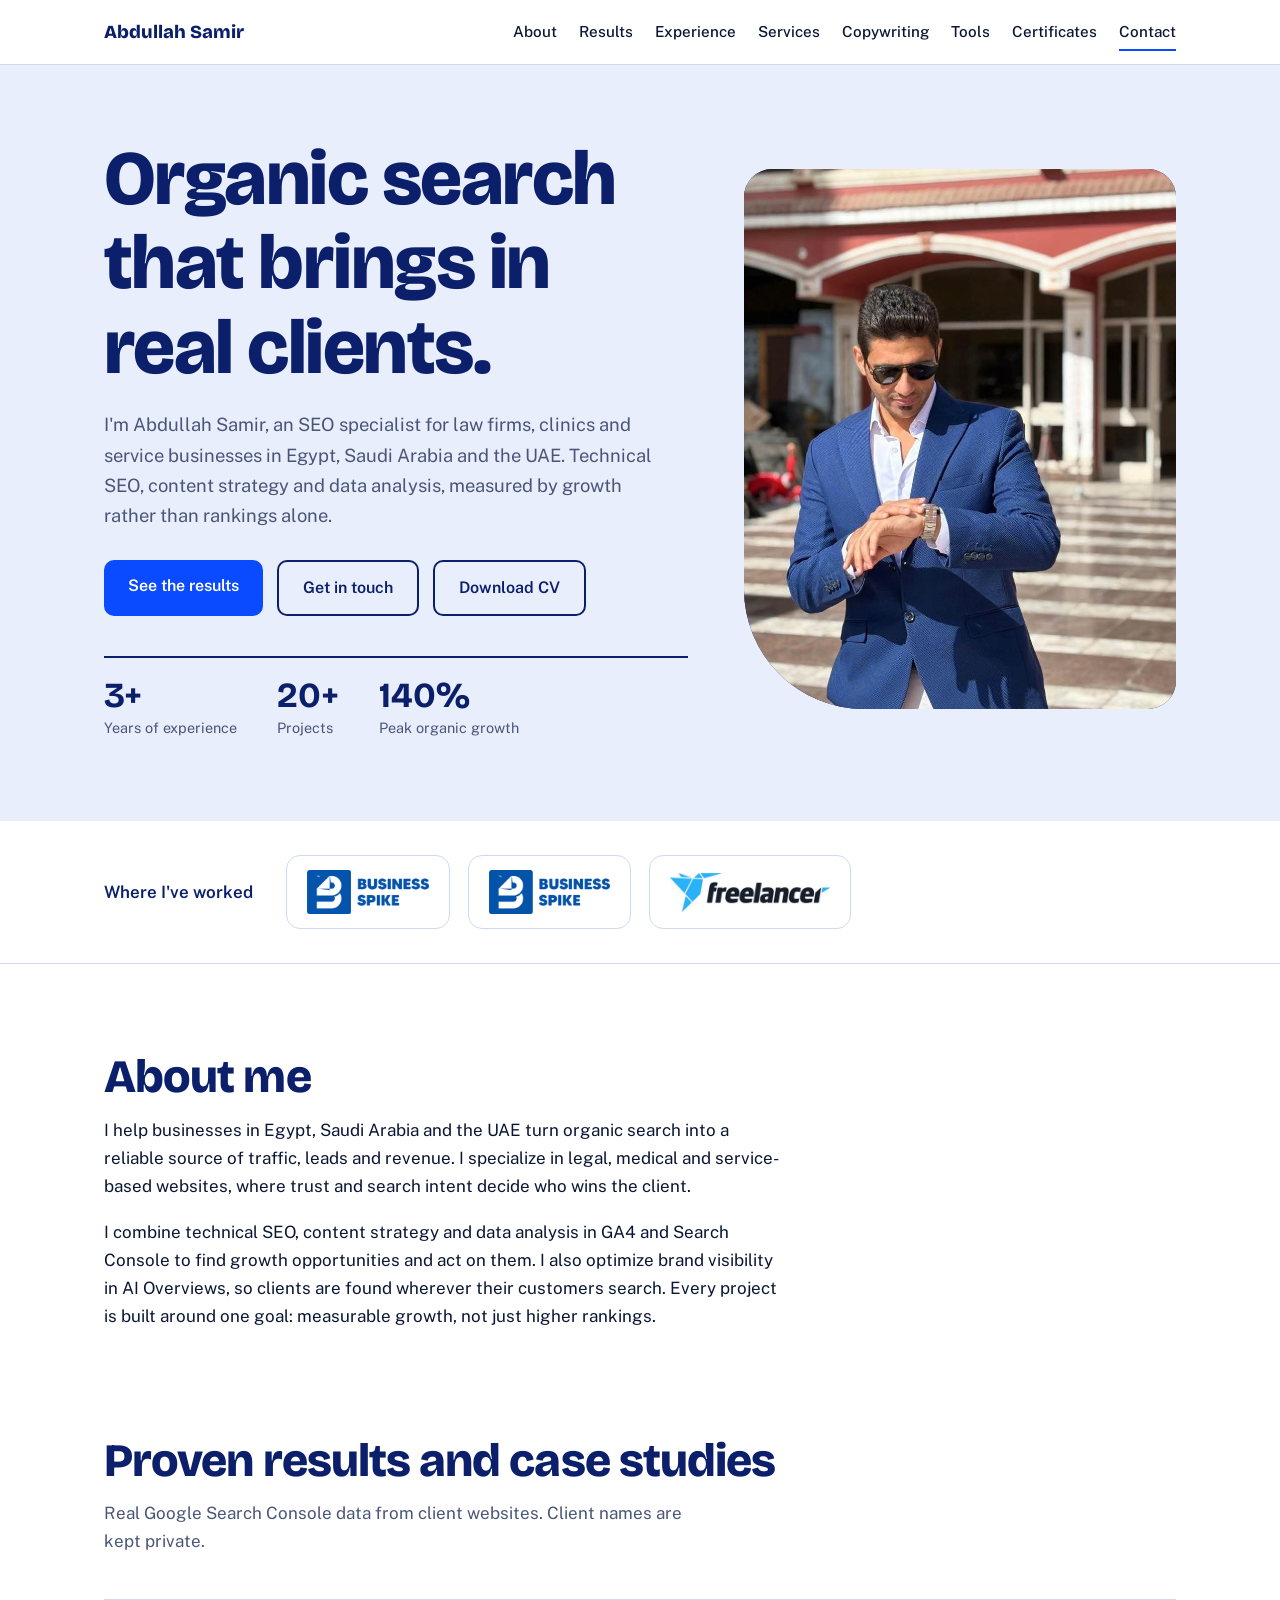
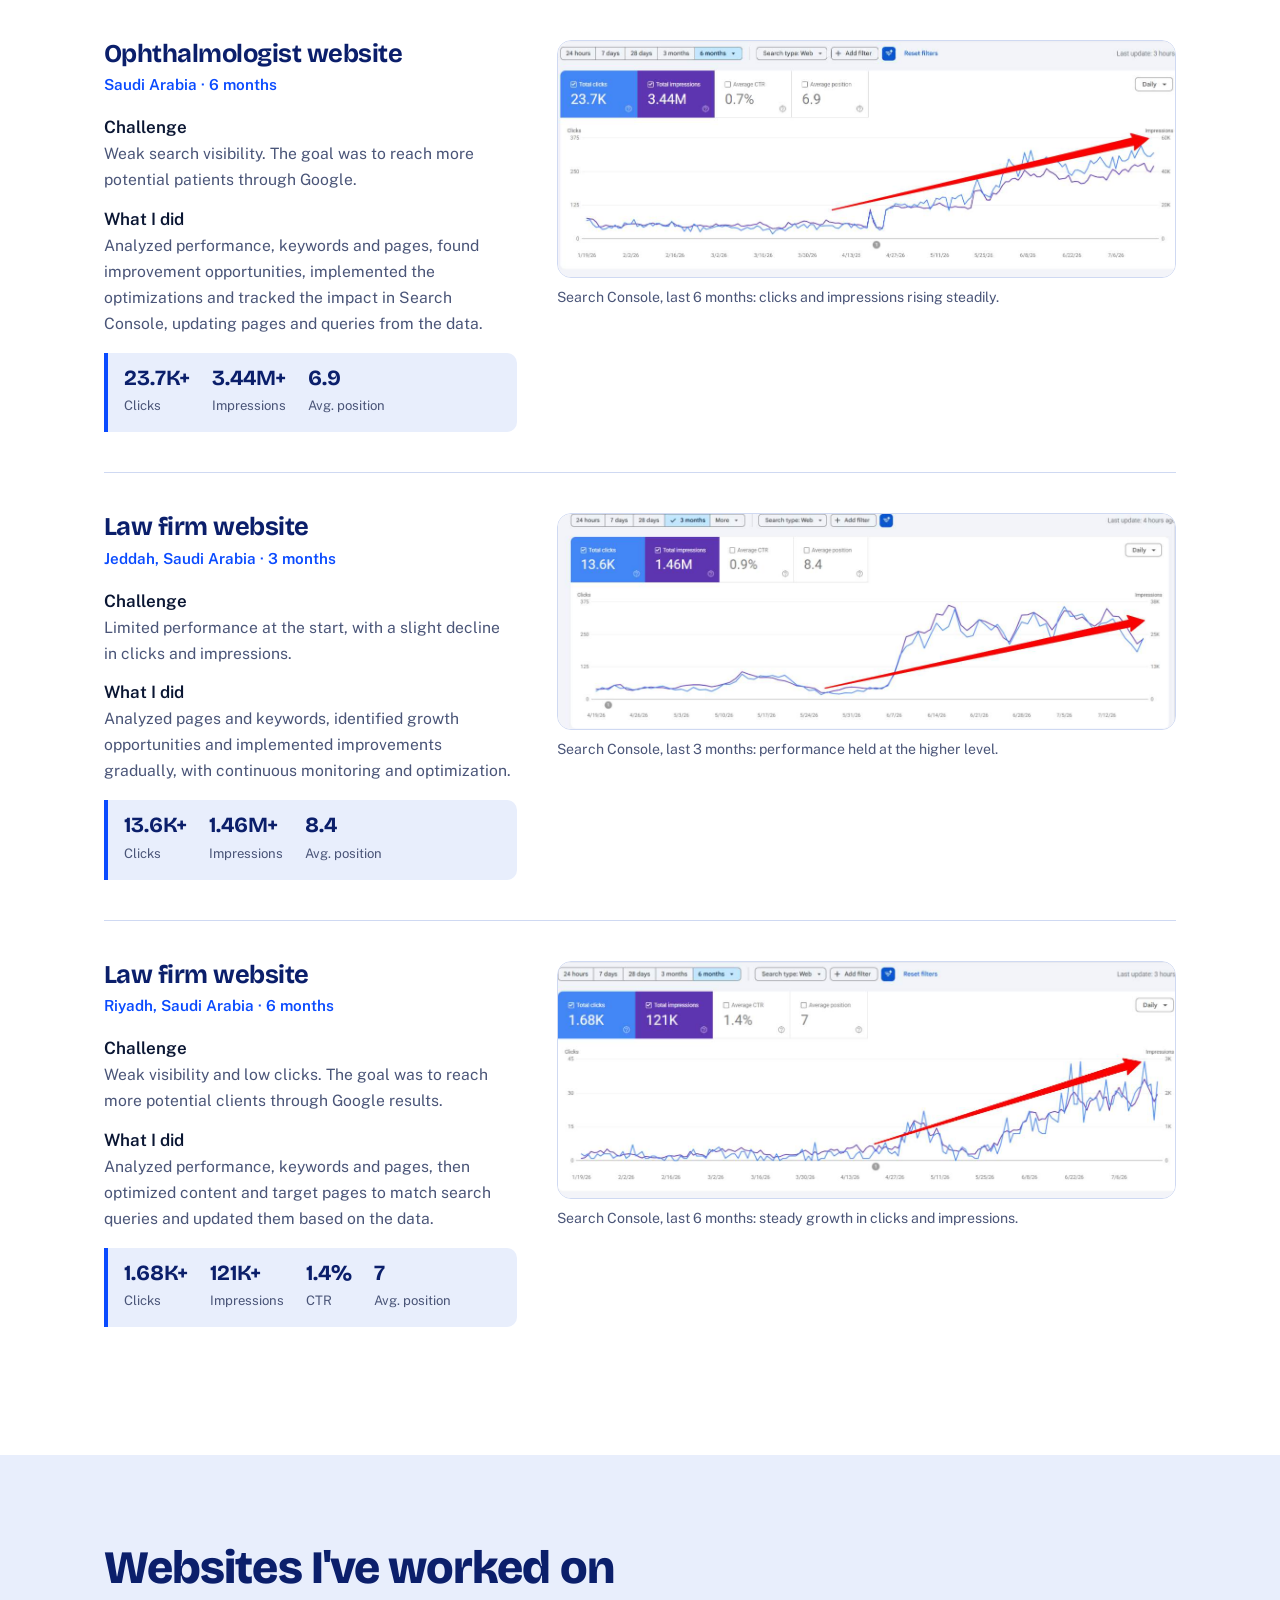
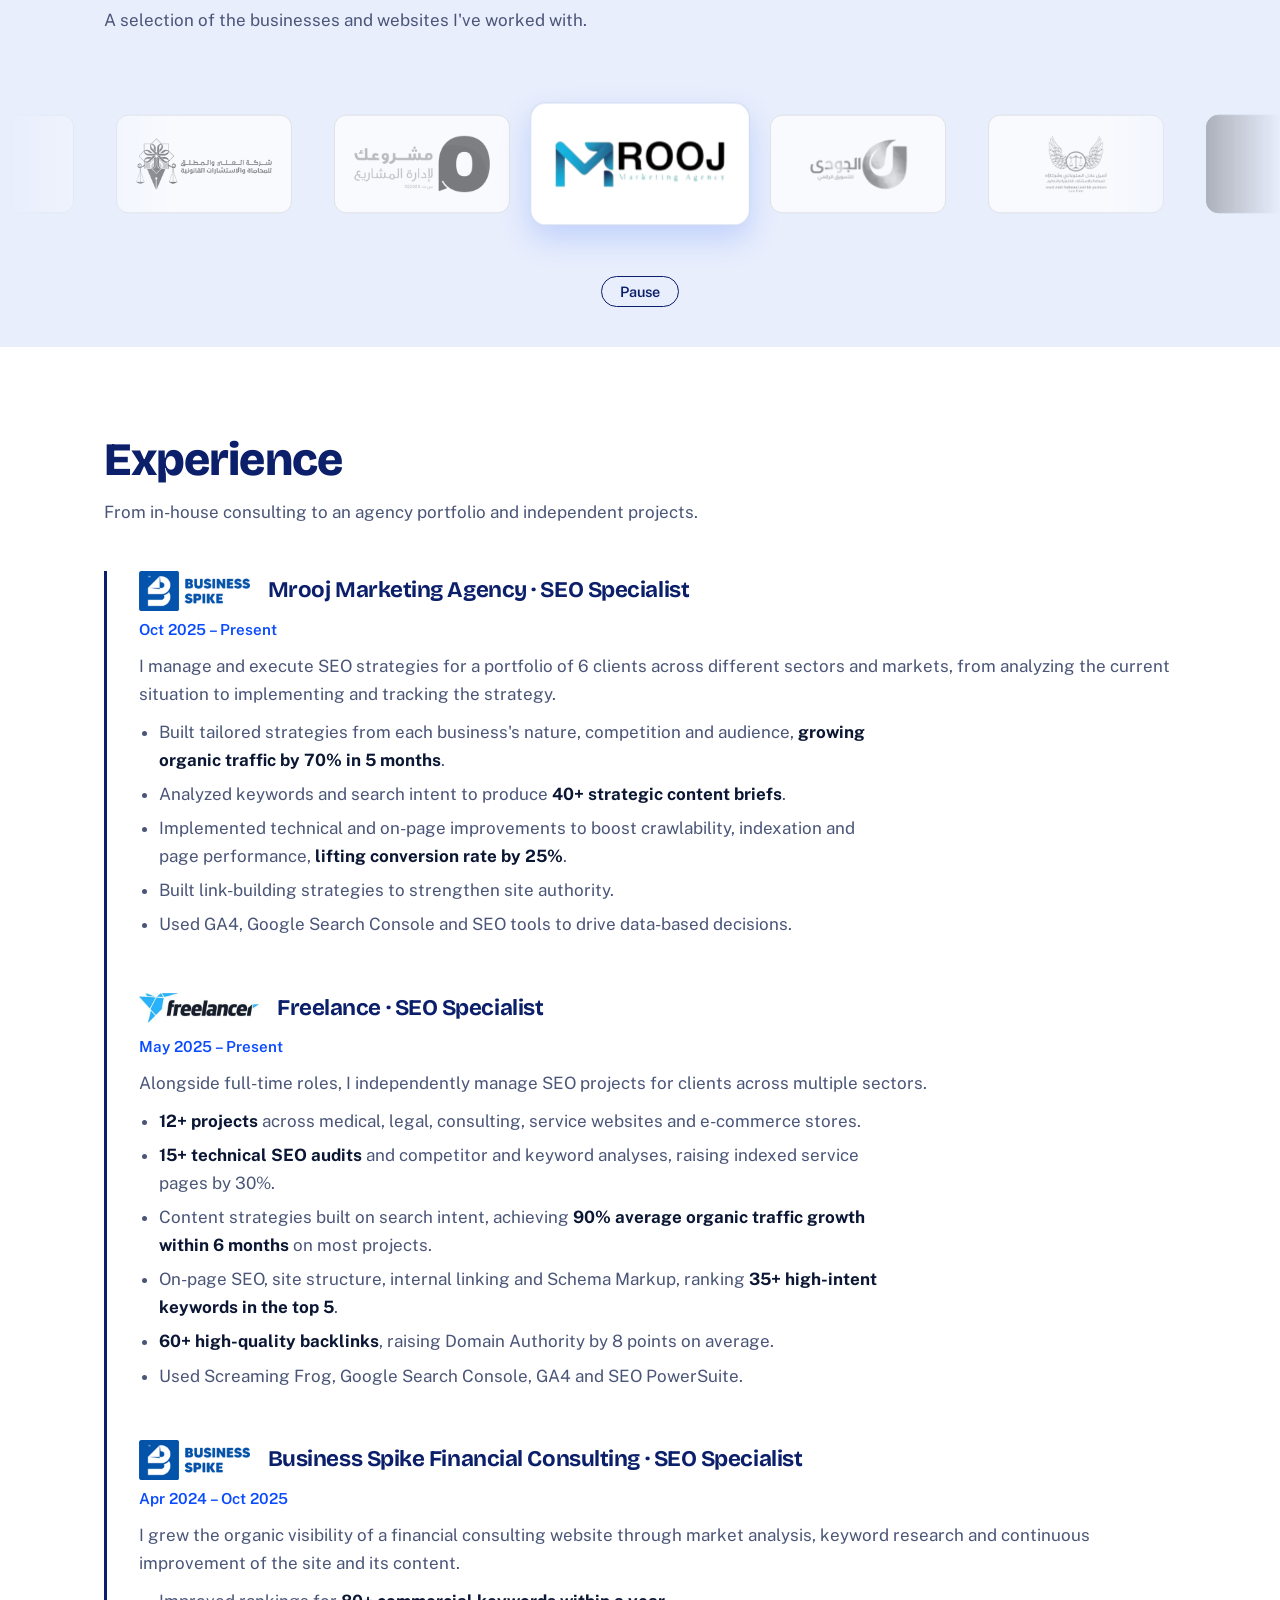
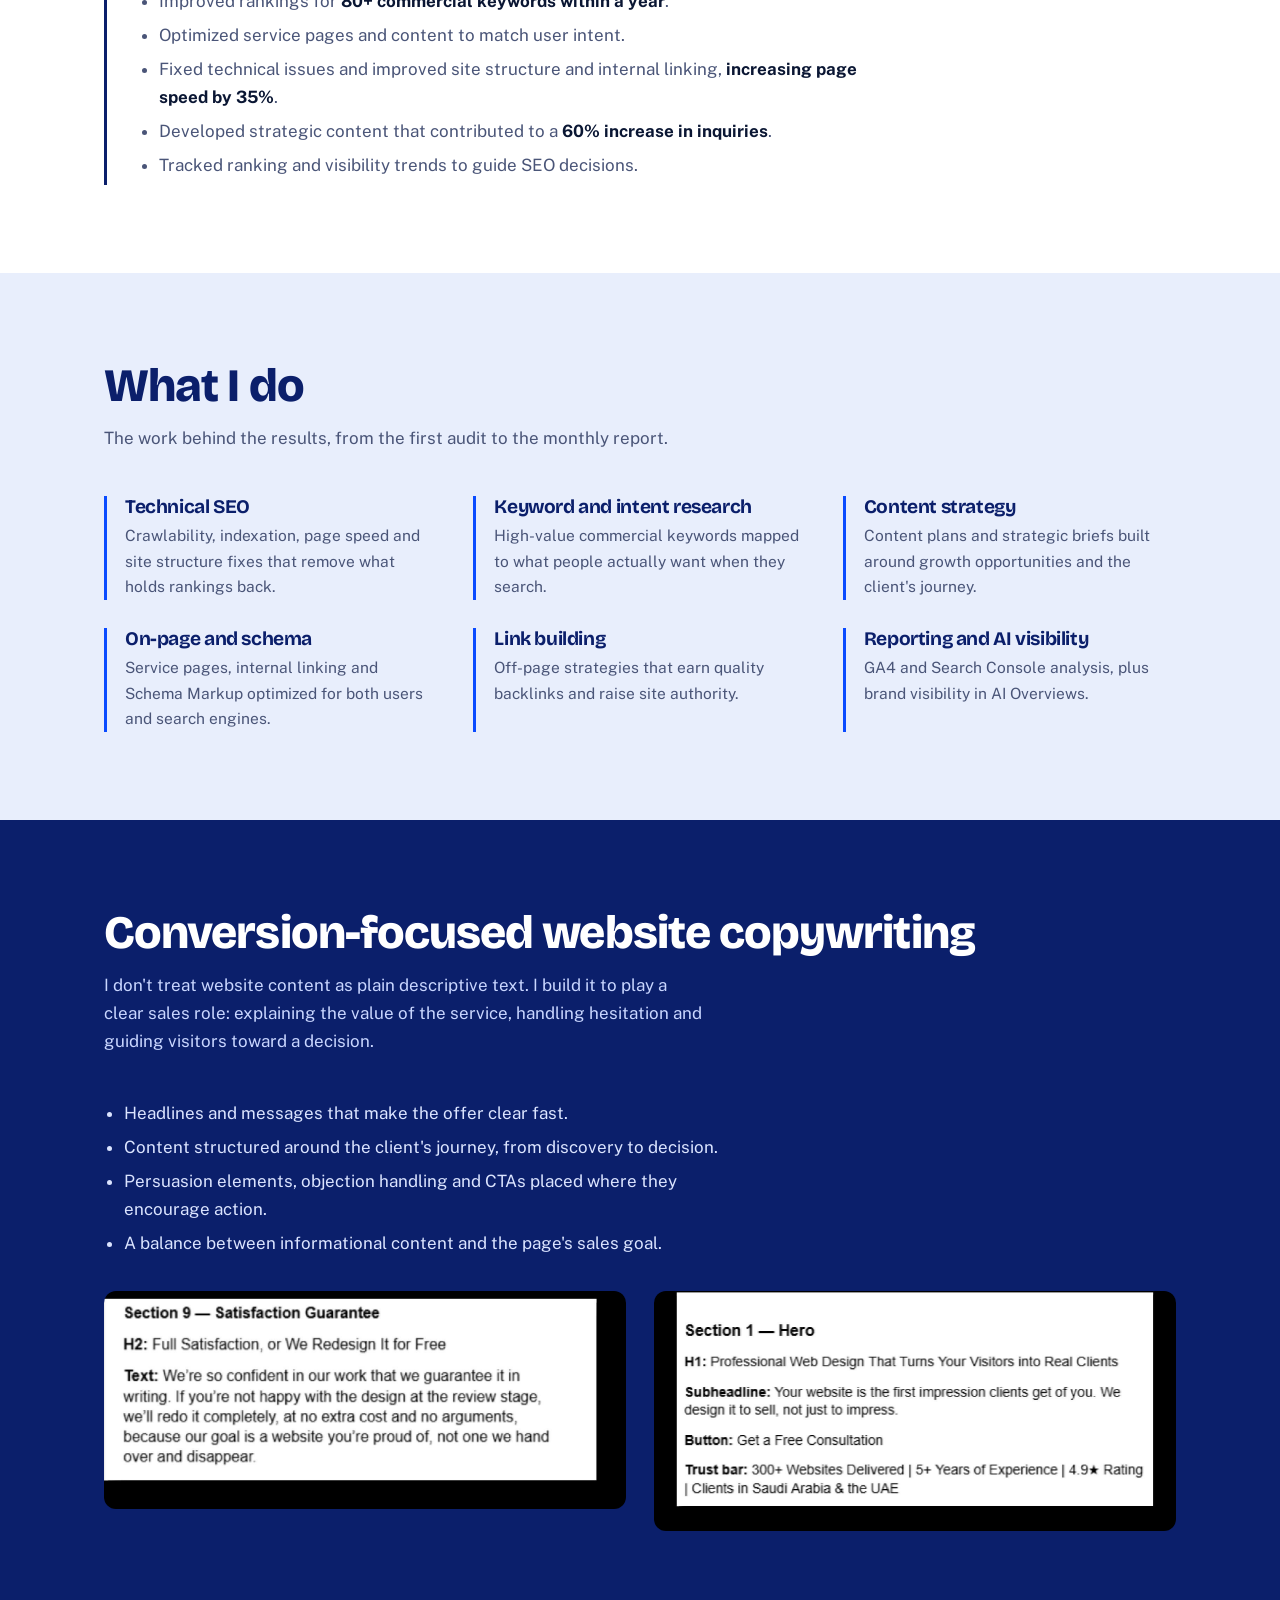
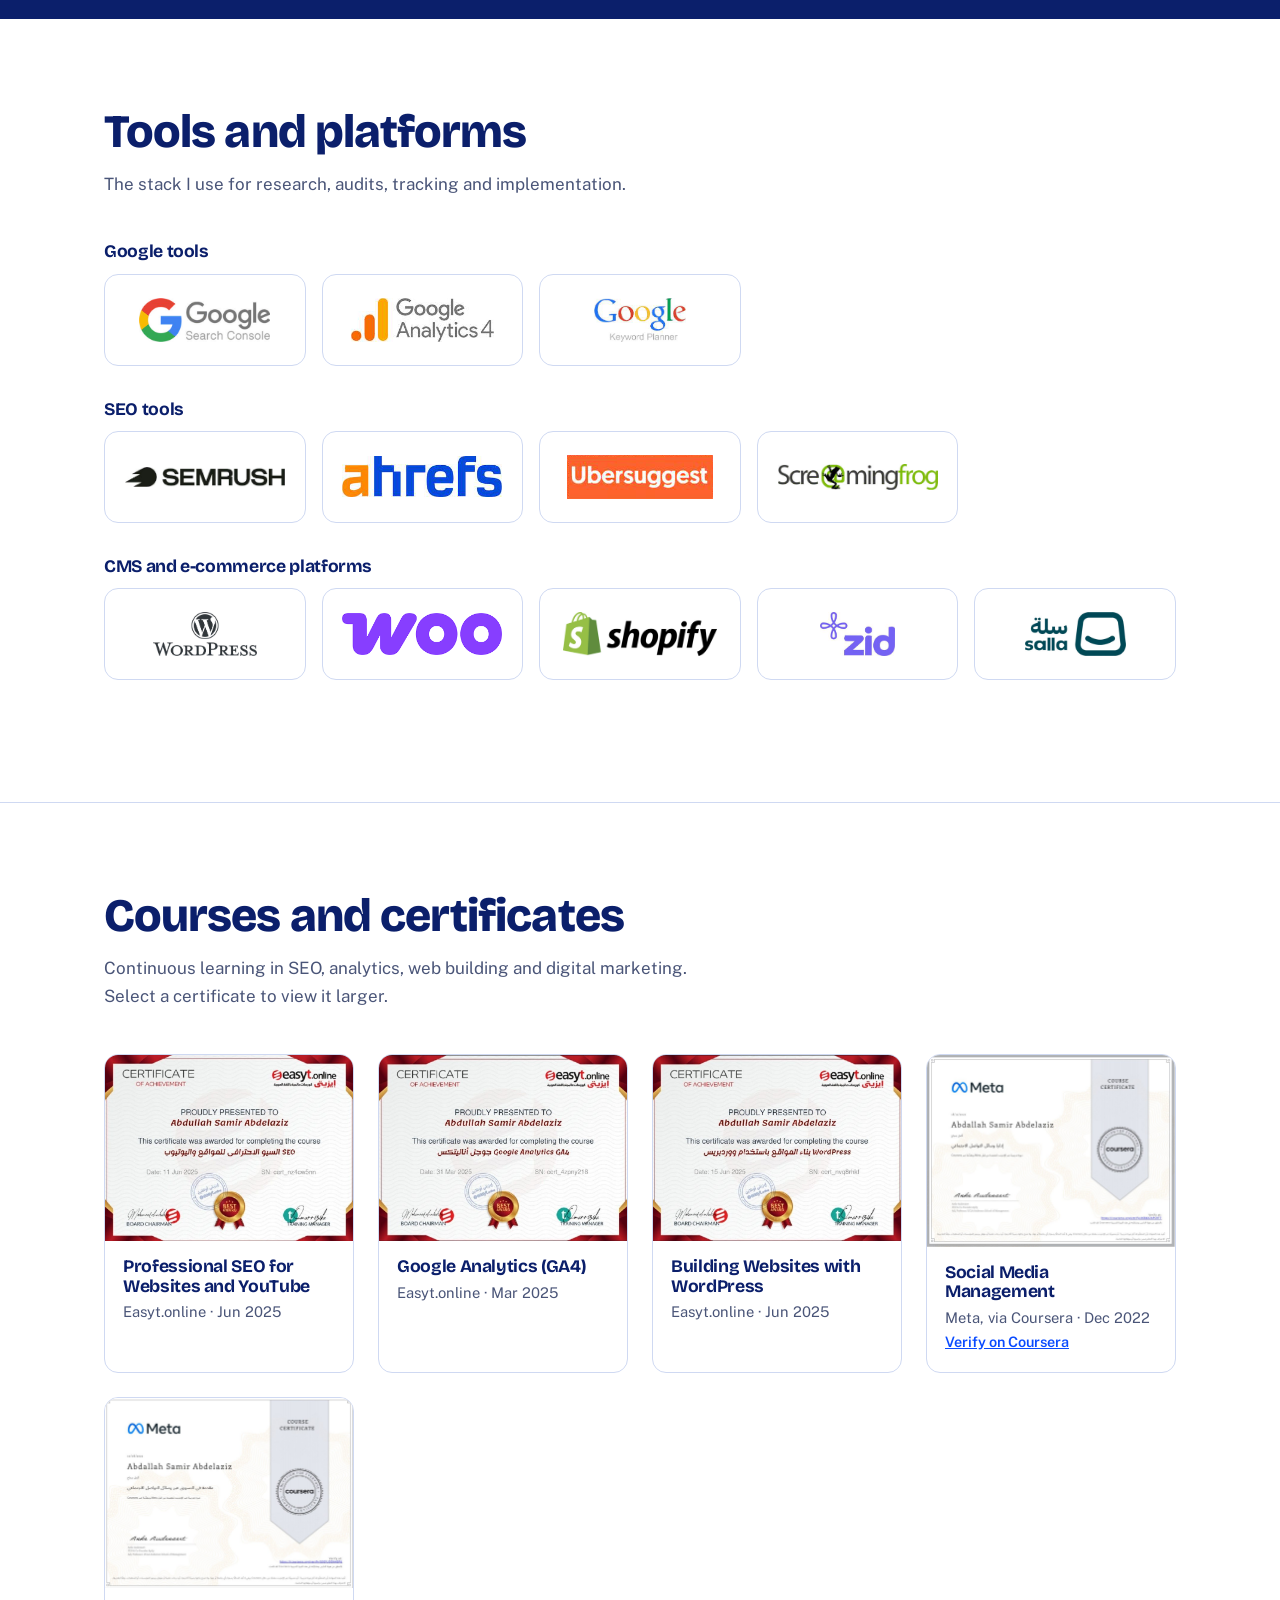
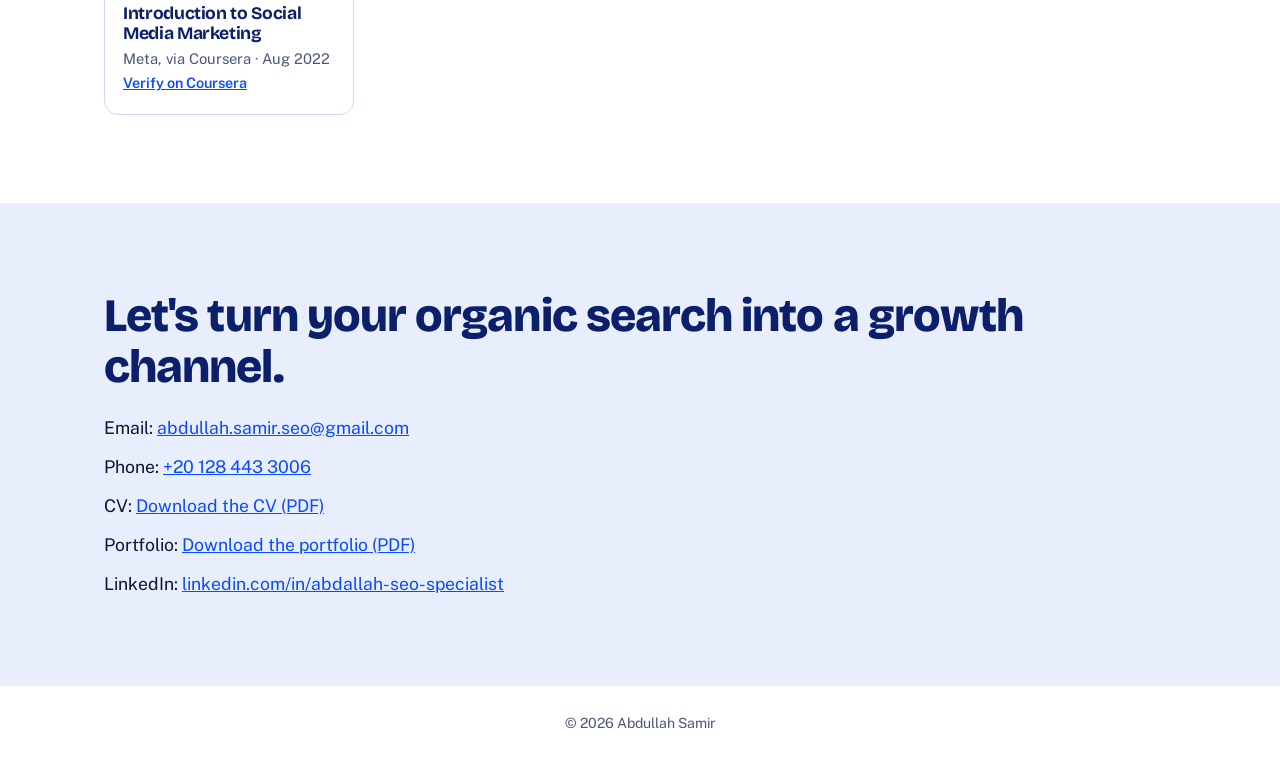
==== commit 4d97db9e: "Add files via upload" ====
--- a/index.html
+++ b/index.html
@@ -154,6 +154,39 @@
   .js .reveal{opacity:1;transform:none;transition:none}
   .btn,.logo-card,.case figure img{transition:none}
 }
+
+/* certificates */
+.certs{display:grid;grid-template-columns:repeat(auto-fill,minmax(250px,1fr));gap:24px}
+.cert{background:#fff;border:1px solid var(--line);border-radius:14px;overflow:hidden;display:flex;flex-direction:column;transition:transform .25s,box-shadow .25s,border-color .25s}
+.cert:hover{transform:translateY(-4px);border-color:var(--blue);box-shadow:0 10px 24px rgba(10,75,255,.12)}
+.cert button{all:unset;display:block;cursor:zoom-in;aspect-ratio:4/3;background:var(--sky)}
+.cert button:focus-visible{outline:3px solid var(--blue);outline-offset:-3px}
+.cert img{width:100%;height:100%;object-fit:cover;object-position:top}
+.cert div{padding:16px 18px 18px}
+.cert h3{font-size:1.1rem;color:var(--navy);margin-bottom:4px}
+.cert p{font-size:.92rem;color:var(--mute)}
+.cert a{font-size:.9rem;font-weight:600}
+dialog#lb{border:0;border-radius:14px;padding:0;max-width:min(94vw,980px);background:#fff}
+dialog#lb::backdrop{background:rgba(10,22,51,.75)}
+dialog#lb img{width:100%;height:auto;display:block}
+dialog#lb button{position:absolute;top:10px;right:10px;border:0;border-radius:8px;background:var(--navy);color:#fff;font:600 .95rem var(--body);padding:8px 14px;cursor:pointer}
+@media (prefers-reduced-motion:reduce){.cert{transition:none}}
+
+/* client logo carousel */
+.clients{background:var(--sky);padding-bottom:40px}
+.cwrap{--cw:200px;--gap:18px;overflow:hidden;padding:30px 0 50px}
+.ctrack{display:flex;flex-wrap:wrap;justify-content:center;gap:var(--gap);padding:0 24px}
+.c-card{width:var(--cw);height:112px;flex:none;background:#fff;border:1px solid var(--line);border-radius:14px;display:flex;align-items:center;justify-content:center}
+.c-card.dark{background:var(--navy);border-color:var(--navy)}
+.c-card img{max-width:78%;max-height:64px;width:auto;height:auto}
+.cwrap.live{-webkit-mask-image:linear-gradient(90deg,transparent,#000 14%,#000 86%,transparent);mask-image:linear-gradient(90deg,transparent,#000 14%,#000 86%,transparent)}
+.cwrap.live .ctrack{flex-wrap:nowrap;justify-content:flex-start;padding:0;will-change:transform}
+.cwrap.live .c-card{opacity:.72;filter:grayscale(1);transform:scale(.88);transition:opacity .6s,filter .6s,transform .6s,box-shadow .6s}
+.cwrap.live .c-card.active{opacity:1;filter:none;transform:scale(1.1);box-shadow:0 12px 28px rgba(10,75,255,.18)}
+.cpause{display:block;margin:6px auto 0;border:1.5px solid var(--navy);background:transparent;color:var(--navy);border-radius:999px;padding:6px 18px;font:600 .9rem var(--body);cursor:pointer}
+.cpause:hover{background:var(--navy);color:#fff}
+@media (max-width:560px){.cwrap{--cw:150px;--gap:14px}.c-card{height:96px}}
+@media (prefers-reduced-motion:reduce){.cwrap.live .c-card{transition:none}}
 </style>
 </head>
 <body>
@@ -161,7 +194,7 @@
   <div class="wrap">
     <a class="brand" href="#top">Abdullah Samir</a>
     <nav aria-label="Main">
-      <a href="#about">About</a><a href="#results">Results</a><a href="#experience">Experience</a><a href="#services">Services</a><a href="#copywriting">Copywriting</a><a href="#tools">Tools</a><a href="#contact">Contact</a>
+      <a href="#about">About</a><a href="#results">Results</a><a href="#experience">Experience</a><a href="#services">Services</a><a href="#copywriting">Copywriting</a><a href="#tools">Tools</a><a href="#certificates">Certificates</a><a href="#contact">Contact</a>
     </nav>
   </div>
 </header>
@@ -175,7 +208,7 @@
       <div class="btns">
         <a class="btn primary" href="#results">See the results</a>
         <a class="btn ghost" href="#contact">Get in touch</a>
-        <a class="btn ghost" href="assets/Abdullah-Samir-Portfolio.pdf" download>Download PDF</a>
+        <a class="btn ghost" href="assets/Abdullah-Samir-CV.pdf" download>Download CV</a>
       </div>
       <div class="stats">
         <div><b data-count="3" data-suffix="+">3+</b><span>Years of experience</span></div>
@@ -191,7 +224,7 @@
   <div class="wrap">
     <p>Where I've worked</p>
     <div class="row">
-      <div class="logo-card"><img src="assets/logo-al-judy.png" alt="Al-Judy Digital Marketing logo" width="236" height="120"></div>
+      <div class="logo-card"><img src="assets/logo-mrooj.png" alt="Mrooj Marketing Agency logo" width="236" height="120"></div>
       <div class="logo-card"><img src="assets/logo-business-spike.png" alt="Business Spike Financial Consulting logo" width="332" height="120"></div>
       <div class="logo-card"><img src="assets/logo-freelancer.png" alt="Freelancer logo" width="360" height="88"></div>
     </div>
@@ -252,13 +285,43 @@
   </div>
 </section>
 
-<section id="experience" style="background:var(--sky)">
+<section id="clients" class="clients" aria-labelledby="clients-h">
+  <div class="wrap">
+    <h2 id="clients-h">Websites I've worked on</h2>
+    <p class="lede">A selection of the businesses and websites I've worked with.</p>
+  </div>
+  <div class="cwrap" id="cwrap" role="group" aria-roledescription="carousel" aria-label="Logos of websites I've worked on">
+    <div class="ctrack" id="ctrack">
+      <div class="c-card"><img src="assets/clients/mrooj.png" width="290" height="80" loading="lazy" alt="Mrooj Marketing Agency"></div>
+      <div class="c-card"><img src="assets/clients/al-judy.png" width="111" height="57" loading="lazy" alt="Al-Judy Digital Marketing"></div>
+      <div class="c-card"><img src="assets/clients/aseel-sulimani.png" width="173" height="160" loading="lazy" alt="Aseel Adel Sulimani and his partners Law Firm"></div>
+      <div class="c-card dark"><img src="assets/clients/law-firm-white.png" width="212" height="160" loading="lazy" alt="Law firm"></div>
+      <div class="c-card"><img src="assets/clients/dr-ahmed-alghaiti.png" width="420" height="153" loading="lazy" alt="Dr. Ahmed Mohamed Al-Ghaiti"></div>
+      <div class="c-card"><img src="assets/clients/dr-fatima-yousef.png" width="147" height="52" loading="lazy" alt="Dr. Fatima Yousef Ahmed"></div>
+      <div class="c-card dark"><img src="assets/clients/ertikaa.png" width="420" height="126" loading="lazy" alt="Ertikaa Feasibility Studies"></div>
+      <div class="c-card"><img src="assets/clients/b-logo.png" width="100" height="160" loading="lazy" alt="Client logo"></div>
+      <div class="c-card"><img src="assets/clients/bena2.png" width="420" height="111" loading="lazy" alt="Bena2 for Economic Consulting"></div>
+      <div class="c-card"><img src="assets/clients/jadwaak.png" width="39" height="73" loading="lazy" alt="Jadwaak"></div>
+      <div class="c-card"><img src="assets/clients/plans.png" width="114" height="160" loading="lazy" alt="Plans Digital Content Production"></div>
+      <div class="c-card"><img src="assets/clients/raise-hub.png" width="420" height="136" loading="lazy" alt="Raise Hub"></div>
+      <div class="c-card dark"><img src="assets/clients/white-icon.png" width="113" height="107" loading="lazy" alt="Essam Magdy Law Firm"></div>
+      <div class="c-card"><img src="assets/clients/dar-alkhaleej.png" width="227" height="48" loading="lazy" alt="Dar Al-Khaleej for Smart Solutions and Consulting"></div>
+      <div class="c-card"><img src="assets/clients/mshhor.png" width="420" height="57" loading="lazy" alt="Mshhor Eye Experts"></div>
+      <div class="c-card"><img src="assets/clients/msco.png" width="176" height="98" loading="lazy" alt="MSCO"></div>
+      <div class="c-card"><img src="assets/clients/alali-almutlaq.png" width="420" height="159" loading="lazy" alt="Al-Ali and Al-Mutlaq Law Firm"></div>
+      <div class="c-card"><img src="assets/clients/mashroaak.png" width="388" height="160" loading="lazy" alt="Mashroaak Project Management"></div>
+    </div>
+  </div>
+  <div class="wrap"><button id="cpause" class="cpause" type="button" hidden>Pause</button></div>
+</section>
+
+<section id="experience">
   <div class="wrap">
     <h2>Experience</h2>
     <p class="lede">From in-house consulting to an agency portfolio and independent projects.</p>
     <div class="jobs">
       <div class="job">
-        <div class="job-head"><img src="assets/logo-al-judy.png" alt="" width="236" height="120"><h3>Al-Judy Digital Marketing · SEO Specialist</h3></div>
+        <div class="job-head"><img src="assets/logo-mrooj.png" alt="" width="236" height="120"><h3>Mrooj Marketing Agency · SEO Specialist</h3></div>
         <p class="when">Oct 2025 – Present</p>
         <p style="margin-bottom:10px;color:var(--mute)">I manage and execute SEO strategies for a portfolio of 6 clients across different sectors and markets, from analyzing the current situation to implementing and tracking the strategy.</p>
         <ul>
@@ -271,7 +334,7 @@
       </div>
       <div class="job">
         <div class="job-head"><img src="assets/logo-freelancer.png" alt="" width="360" height="88"><h3>Freelance · SEO Specialist</h3></div>
-        <p class="when">Mar 2025 – Present</p>
+        <p class="when">May 2025 – Present</p>
         <p style="margin-bottom:10px;color:var(--mute)">Alongside full-time roles, I independently manage SEO projects for clients across multiple sectors.</p>
         <ul>
           <li><b>12+ projects</b> across medical, legal, consulting, service websites and e-commerce stores.</li>
@@ -298,7 +361,7 @@
   </div>
 </section>
 
-<section id="services">
+<section id="services" style="background:var(--sky)">
   <div class="wrap">
     <h2>What I do</h2>
     <p class="lede">The work behind the results, from the first audit to the monthly report.</p>
@@ -343,24 +406,57 @@
   </div>
 </section>
 
+<section id="certificates" style="border-top:1px solid var(--line)">
+  <div class="wrap">
+    <h2>Courses and certificates</h2>
+    <p class="lede">Continuous learning in SEO, analytics, web building and digital marketing. Select a certificate to view it larger.</p>
+    <div class="certs">
+      <article class="cert">
+        <button type="button" data-full="assets/cert-seo.jpg" data-alt="Certificate of achievement from Easyt.online for the Professional SEO for Websites and YouTube course"><img src="assets/cert-seo.jpg" width="1000" height="740" loading="lazy" alt="Certificate of achievement from Easyt.online for the Professional SEO for Websites and YouTube course"></button>
+        <div><h3>Professional SEO for Websites and YouTube</h3><p>Easyt.online · Jun 2025</p></div>
+      </article>
+      <article class="cert">
+        <button type="button" data-full="assets/cert-ga4.jpg" data-alt="Certificate of achievement from Easyt.online for the Google Analytics GA4 course"><img src="assets/cert-ga4.jpg" width="1000" height="740" loading="lazy" alt="Certificate of achievement from Easyt.online for the Google Analytics GA4 course"></button>
+        <div><h3>Google Analytics (GA4)</h3><p>Easyt.online · Mar 2025</p></div>
+      </article>
+      <article class="cert">
+        <button type="button" data-full="assets/cert-wordpress.jpg" data-alt="Certificate of achievement from Easyt.online for the Building Websites with WordPress course"><img src="assets/cert-wordpress.jpg" width="1000" height="740" loading="lazy" alt="Certificate of achievement from Easyt.online for the Building Websites with WordPress course"></button>
+        <div><h3>Building Websites with WordPress</h3><p>Easyt.online · Jun 2025</p></div>
+      </article>
+      <article class="cert">
+        <button type="button" data-full="assets/cert-meta-management.jpg" data-alt="Meta course certificate on Coursera for Social Media Management"><img src="assets/cert-meta-management.jpg" width="1000" height="740" loading="lazy" alt="Meta course certificate on Coursera for Social Media Management"></button>
+        <div><h3>Social Media Management</h3><p>Meta, via Coursera · Dec 2022</p>
+        <p><a href="https://coursera.org/verify/A684X2APLRT7" rel="noopener" target="_blank">Verify on Coursera</a></p></div>
+      </article>
+      <article class="cert">
+        <button type="button" data-full="assets/cert-meta-intro.jpg" data-alt="Meta course certificate on Coursera for Introduction to Social Media Marketing"><img src="assets/cert-meta-intro.jpg" width="1000" height="740" loading="lazy" alt="Meta course certificate on Coursera for Introduction to Social Media Marketing"></button>
+        <div><h3>Introduction to Social Media Marketing</h3><p>Meta, via Coursera · Aug 2022</p>
+        <p><a href="https://coursera.org/verify/G92JUDDA43P6" rel="noopener" target="_blank">Verify on Coursera</a></p></div>
+      </article>
+    </div>
+  </div>
+</section>
+
 <section id="contact" class="contact">
   <div class="wrap">
     <h2>Let's turn your organic search into a growth channel.</h2>
     <ul>
       <li>Email: <a href="mailto:abdullah.samir.seo@gmail.com">abdullah.samir.seo@gmail.com</a></li>
       <li>Phone: <a href="tel:+201284433006">+20 128 443 3006</a></li>
-      <li>Portfolio: <a href="assets/Abdullah-Samir-Portfolio.pdf" download>Download the PDF</a></li>
+      <li>CV: <a href="assets/Abdullah-Samir-CV.pdf" download>Download the CV (PDF)</a></li>
+      <li>Portfolio: <a href="assets/Abdullah-Samir-Portfolio.pdf" download>Download the portfolio (PDF)</a></li>
       <li>LinkedIn: <a href="https://linkedin.com/in/abdallah-seo-specialist" rel="noopener">linkedin.com/in/abdallah-seo-specialist</a></li>
     </ul>
   </div>
 </section>
 </main>
+<dialog id="lb" aria-label="Certificate preview"><img alt=""><button type="button" autofocus>Close</button></dialog>
 <footer>© <span id="y">2026</span> Abdullah Samir</footer>
 <script>
 document.getElementById('y').textContent=new Date().getFullYear();
 (function(){
   var reduce=window.matchMedia('(prefers-reduced-motion: reduce)').matches;
-  var els=document.querySelectorAll('.case,.job,.service,.logos .logo-card,.copy .grid img,.brands .logo-card');
+  var els=document.querySelectorAll('.case,.job,.service,.logos .logo-card,.copy .grid img,.brands .logo-card,.cert');
   if('IntersectionObserver' in window && !reduce){
     var io=new IntersectionObserver(function(es){es.forEach(function(e){if(e.isIntersecting){e.target.classList.add('in');io.unobserve(e.target)}})},{threshold:.15});
     els.forEach(function(el,i){el.classList.add('reveal');el.style.transitionDelay=(i%3)*70+'ms';io.observe(el)});
@@ -381,6 +477,37 @@
     var no=new IntersectionObserver(function(es){es.forEach(function(e){if(e.isIntersecting){links.forEach(function(a){a.classList.toggle('on',a.getAttribute('href')==='#'+e.target.id)})}})},{rootMargin:'-45% 0px -50% 0px'});
     document.querySelectorAll('main section[id]').forEach(function(sec){no.observe(sec)});
   }
+  // certificate lightbox
+  var lb=document.getElementById('lb');
+  if(lb && lb.showModal){
+    document.querySelectorAll('.cert button').forEach(function(b){b.addEventListener('click',function(){var i=lb.querySelector('img');i.src=b.dataset.full;i.alt=b.dataset.alt;lb.showModal()})});
+    lb.querySelector('button').addEventListener('click',function(){lb.close()});
+    lb.addEventListener('click',function(e){if(e.target===lb)lb.close()});
+  }
+  // client logo carousel: shift left every 3.5s, active logo centered
+  (function(){
+    var box=document.getElementById('cwrap'),track=document.getElementById('ctrack'),btn=document.getElementById('cpause');
+    if(!box||!track||reduce)return;
+    [].slice.call(track.children).forEach(function(c){var k=c.cloneNode(true);k.setAttribute('aria-hidden','true');track.appendChild(k)});
+    box.classList.add('live');btn.hidden=false;
+    var K=8;for(var i=0;i<K;i++)track.insertBefore(track.lastElementChild,track.firstElementChild);
+    var x=0,step=0,timer=null,busy=false,manual=false,hover=false;
+    function measure(){var c=track.children[0],gap=parseFloat(getComputedStyle(track).columnGap)||18;step=c.offsetWidth+gap;x=box.clientWidth/2-(K*step+c.offsetWidth/2);track.style.transition='none';track.style.transform='translateX('+x+'px)'}
+    function mark(){[].forEach.call(track.children,function(c,i){c.classList.toggle('active',i===K)})}
+    function next(){
+      if(busy)return;busy=true;
+      track.children[K].classList.remove('active');track.children[K+1].classList.add('active');
+      track.style.transition='transform .6s cubic-bezier(.4,0,.2,1)';track.style.transform='translateX('+(x-step)+'px)';
+      setTimeout(function(){track.style.transition='none';track.appendChild(track.firstElementChild);track.style.transform='translateX('+x+'px)';busy=false},650);
+    }
+    function play(){stop();timer=setInterval(function(){if(!document.hidden)next()},3500)}
+    function stop(){clearInterval(timer);timer=null}
+    measure();mark();play();
+    window.addEventListener('resize',function(){if(!busy)measure()});
+    box.addEventListener('mouseenter',function(){hover=true;stop()});
+    box.addEventListener('mouseleave',function(){hover=false;if(!manual)play()});
+    btn.addEventListener('click',function(){manual=!manual;btn.textContent=manual?'Play':'Pause';btn.setAttribute('aria-pressed',manual);manual?stop():play()});
+  })();
 })();
 </script>
 </body>
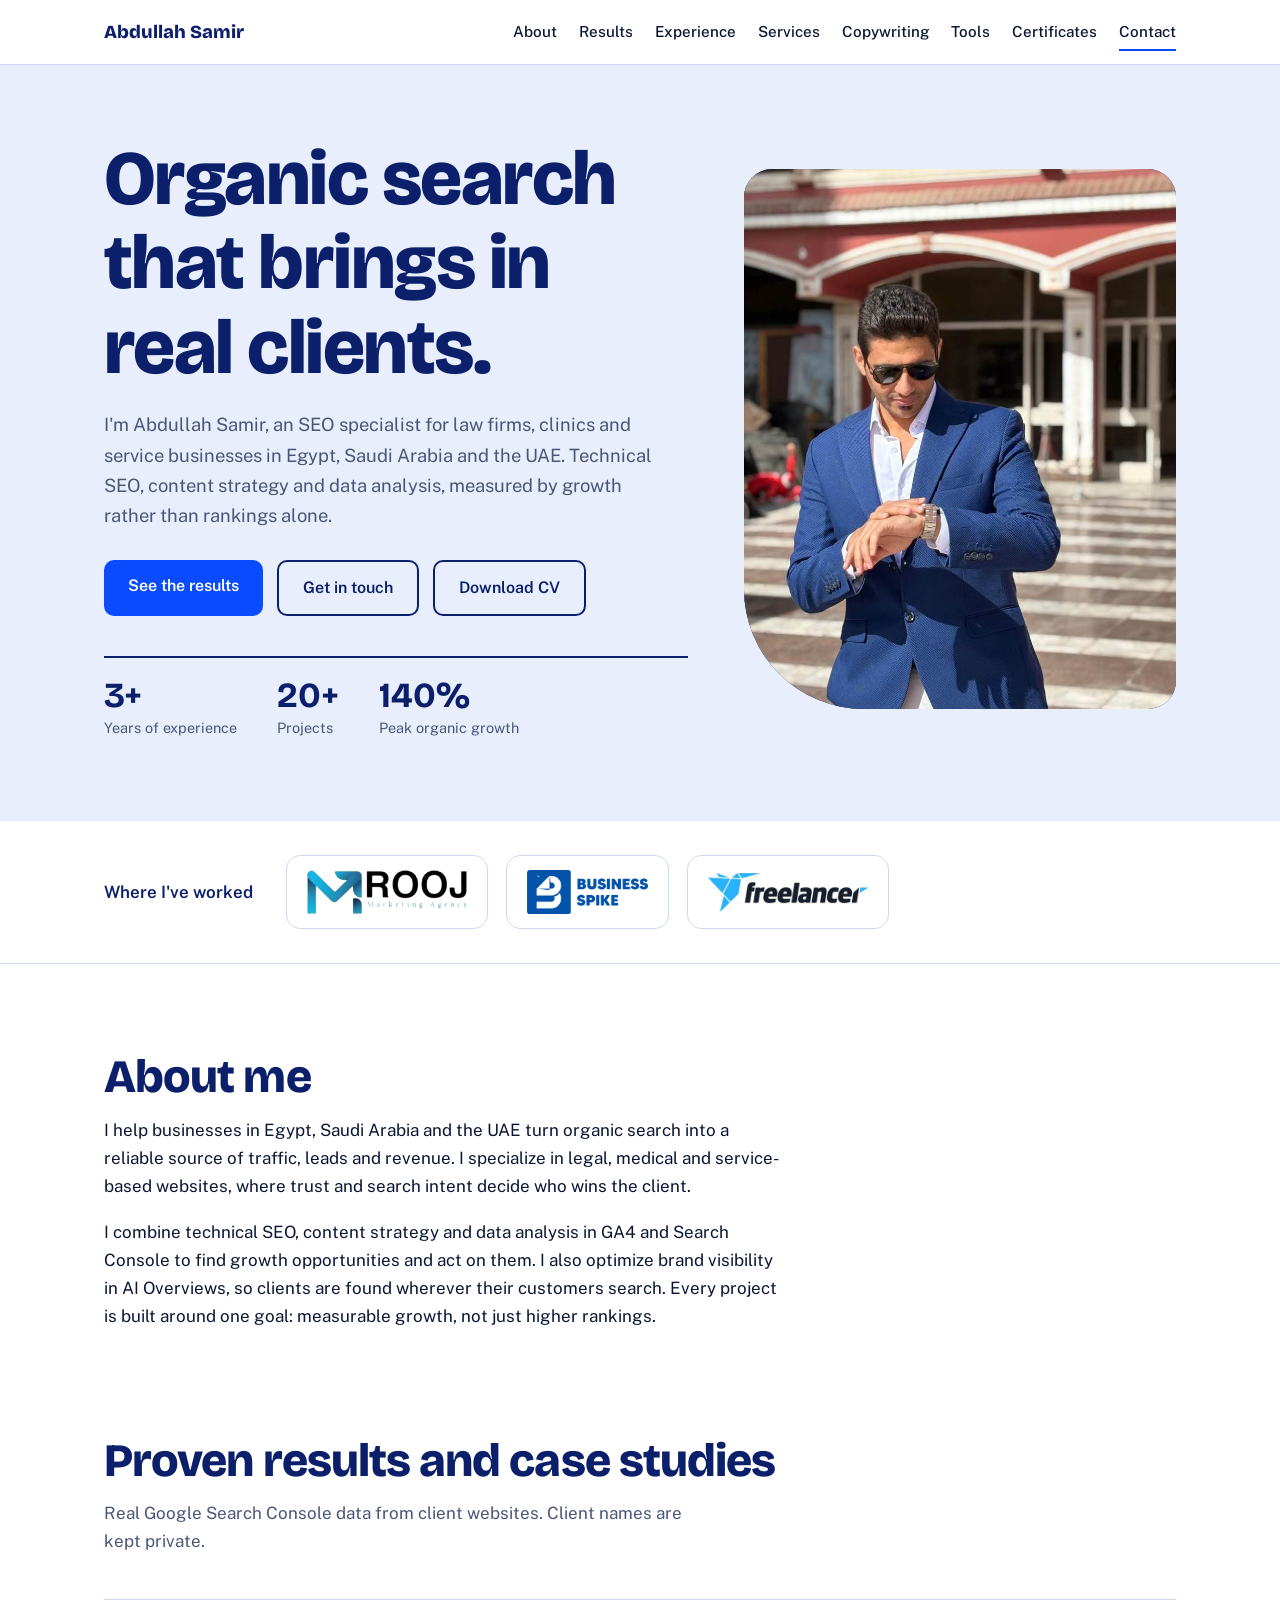
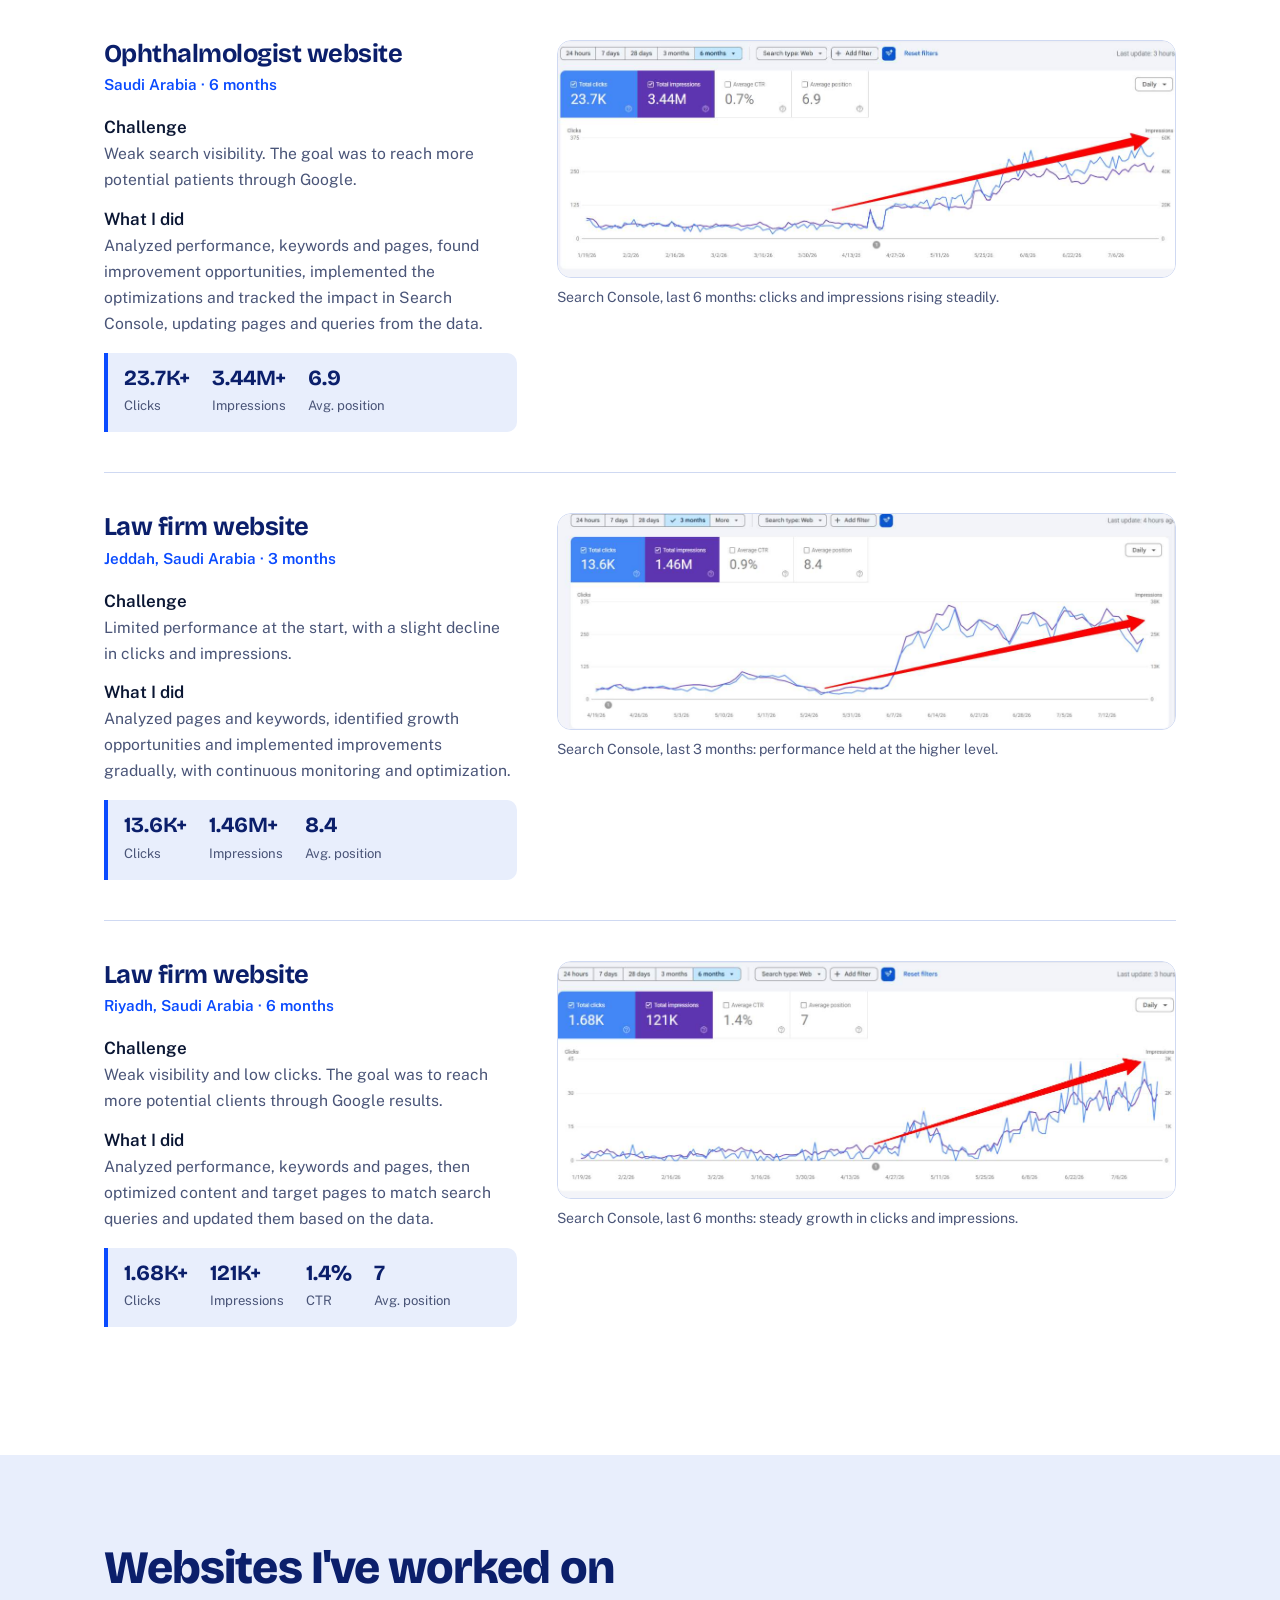
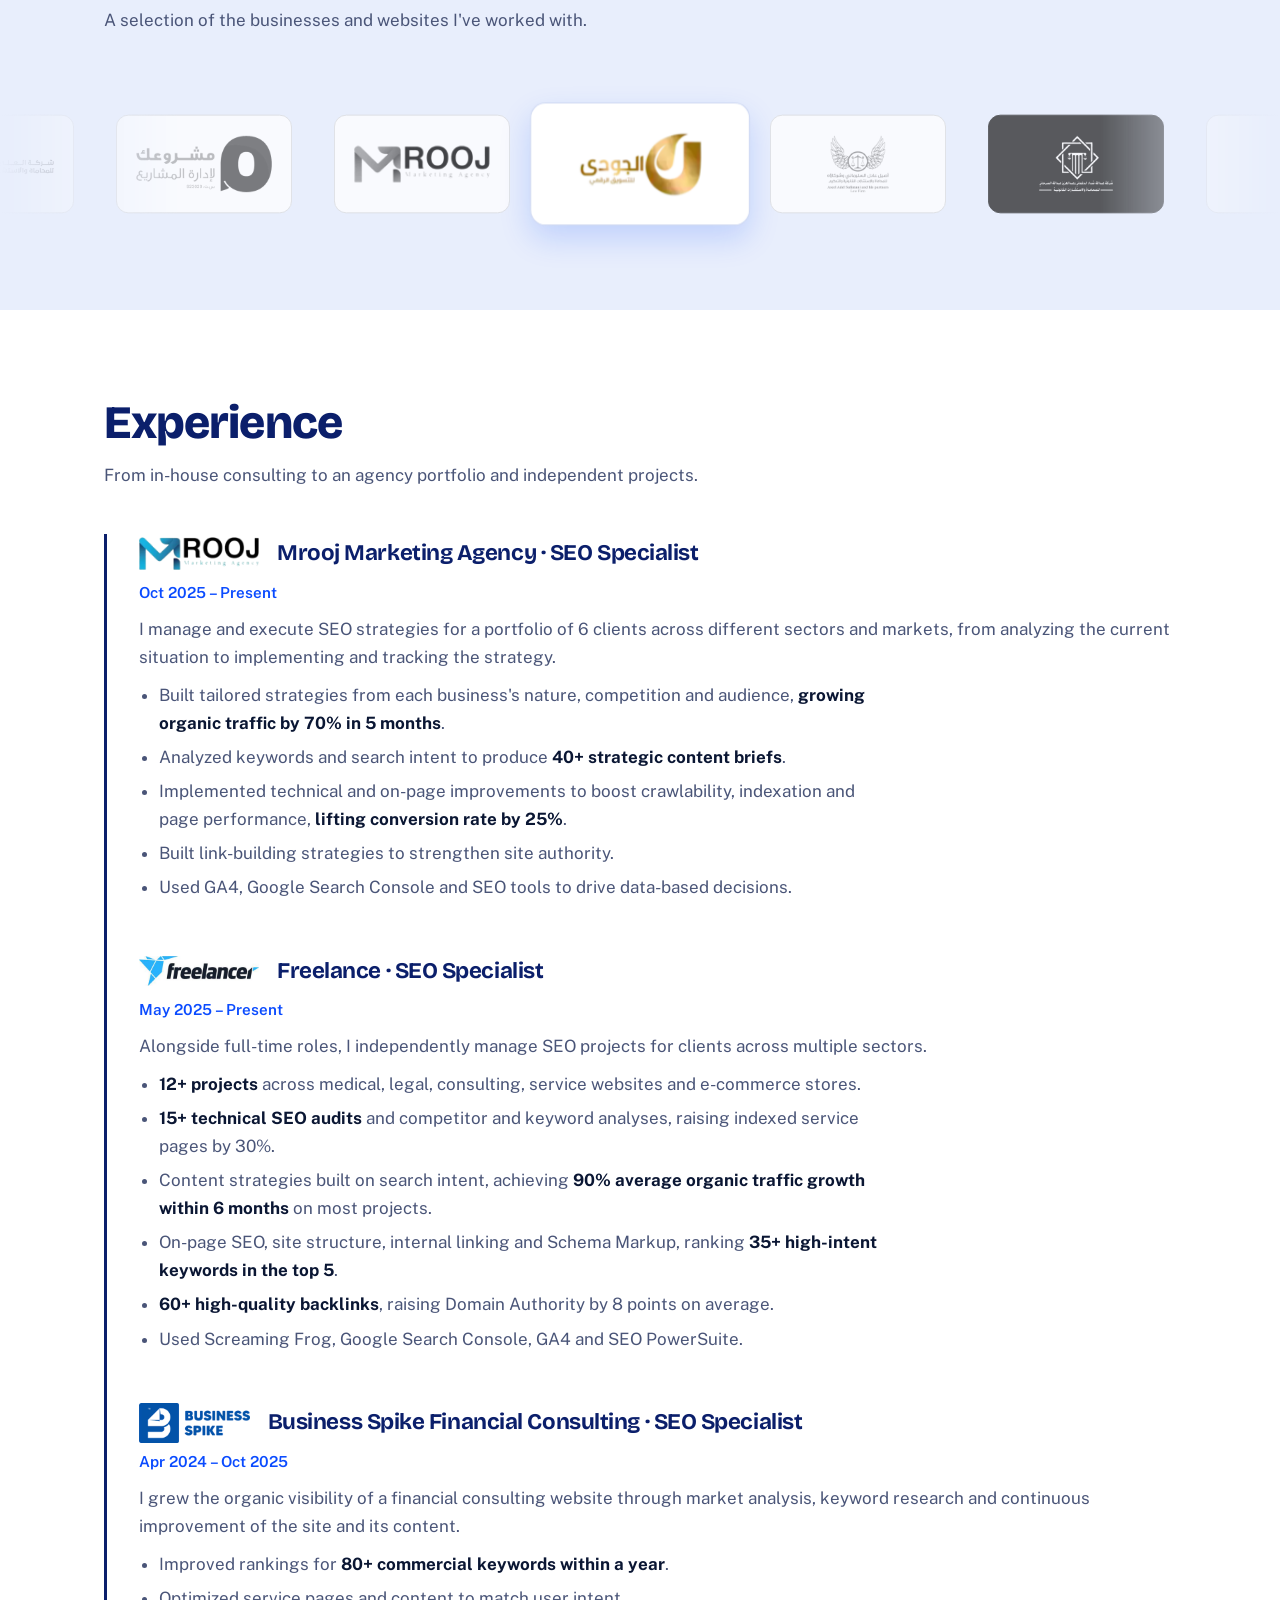
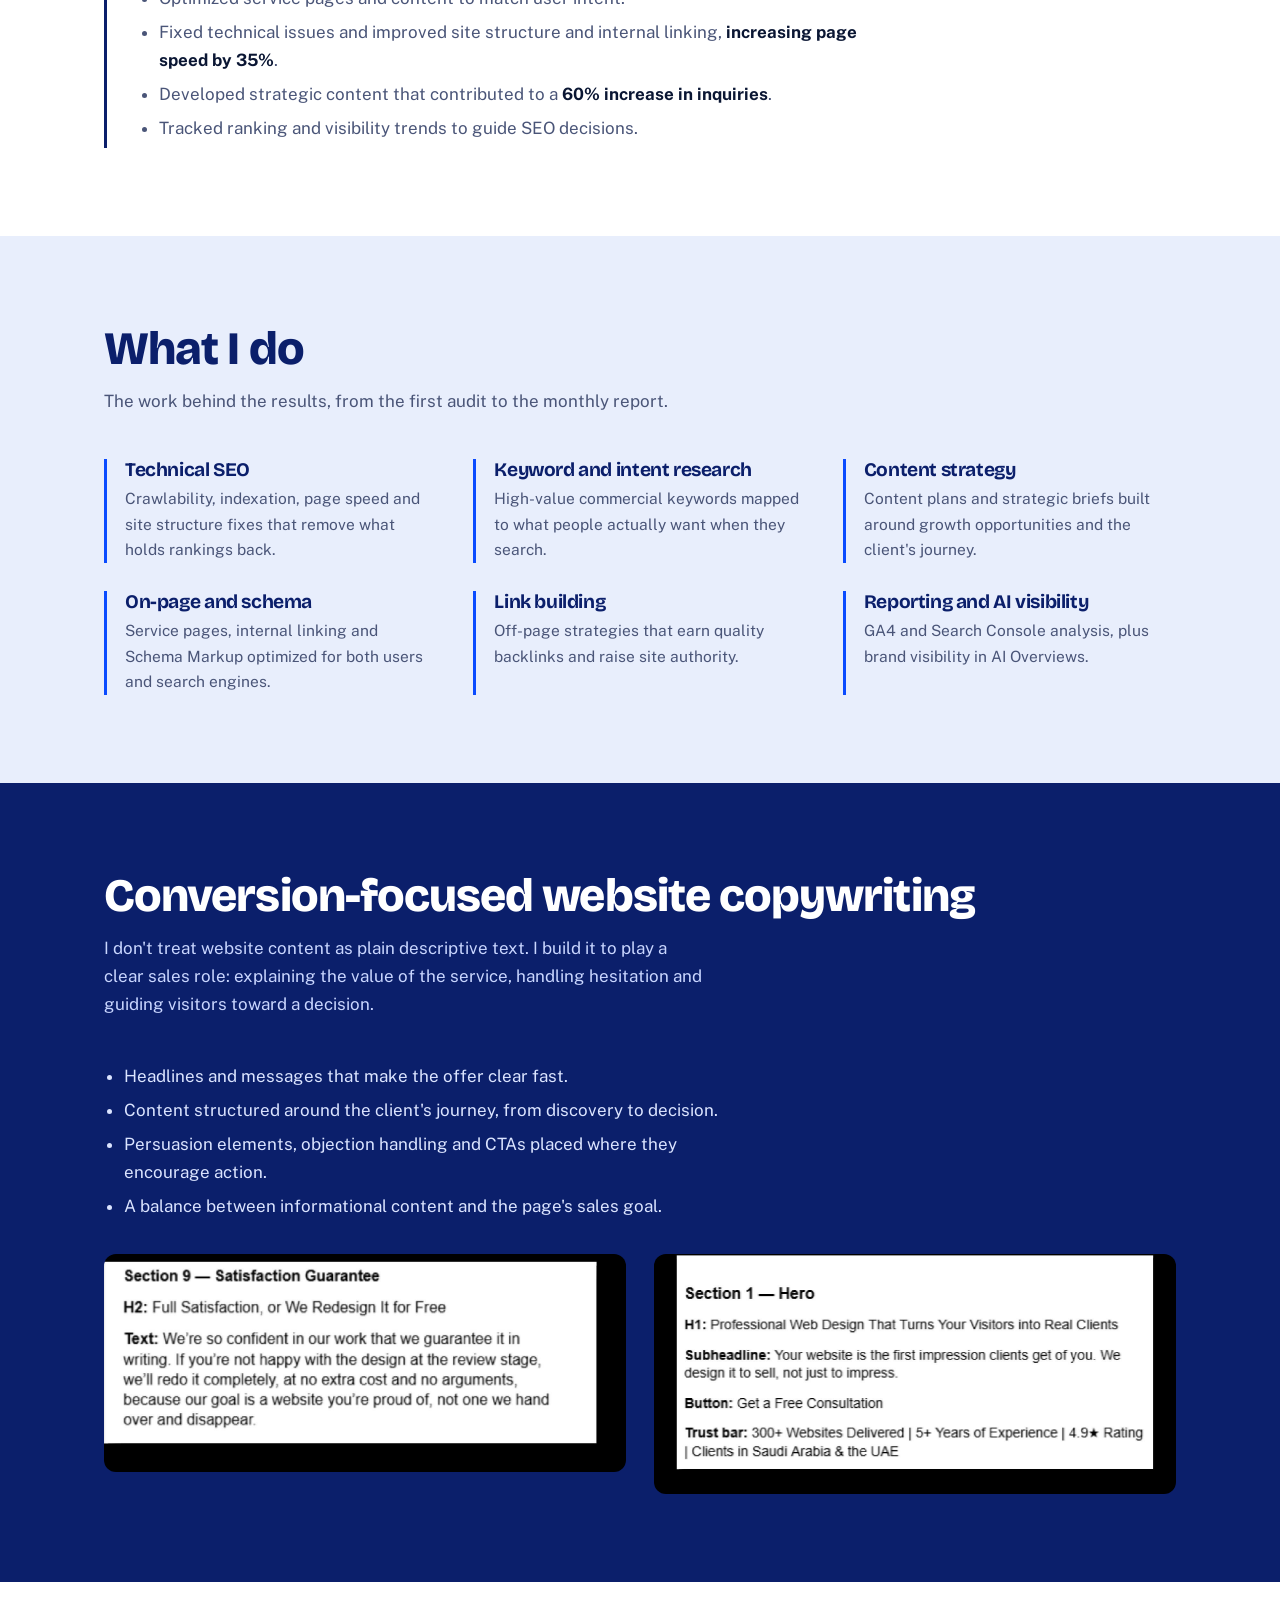
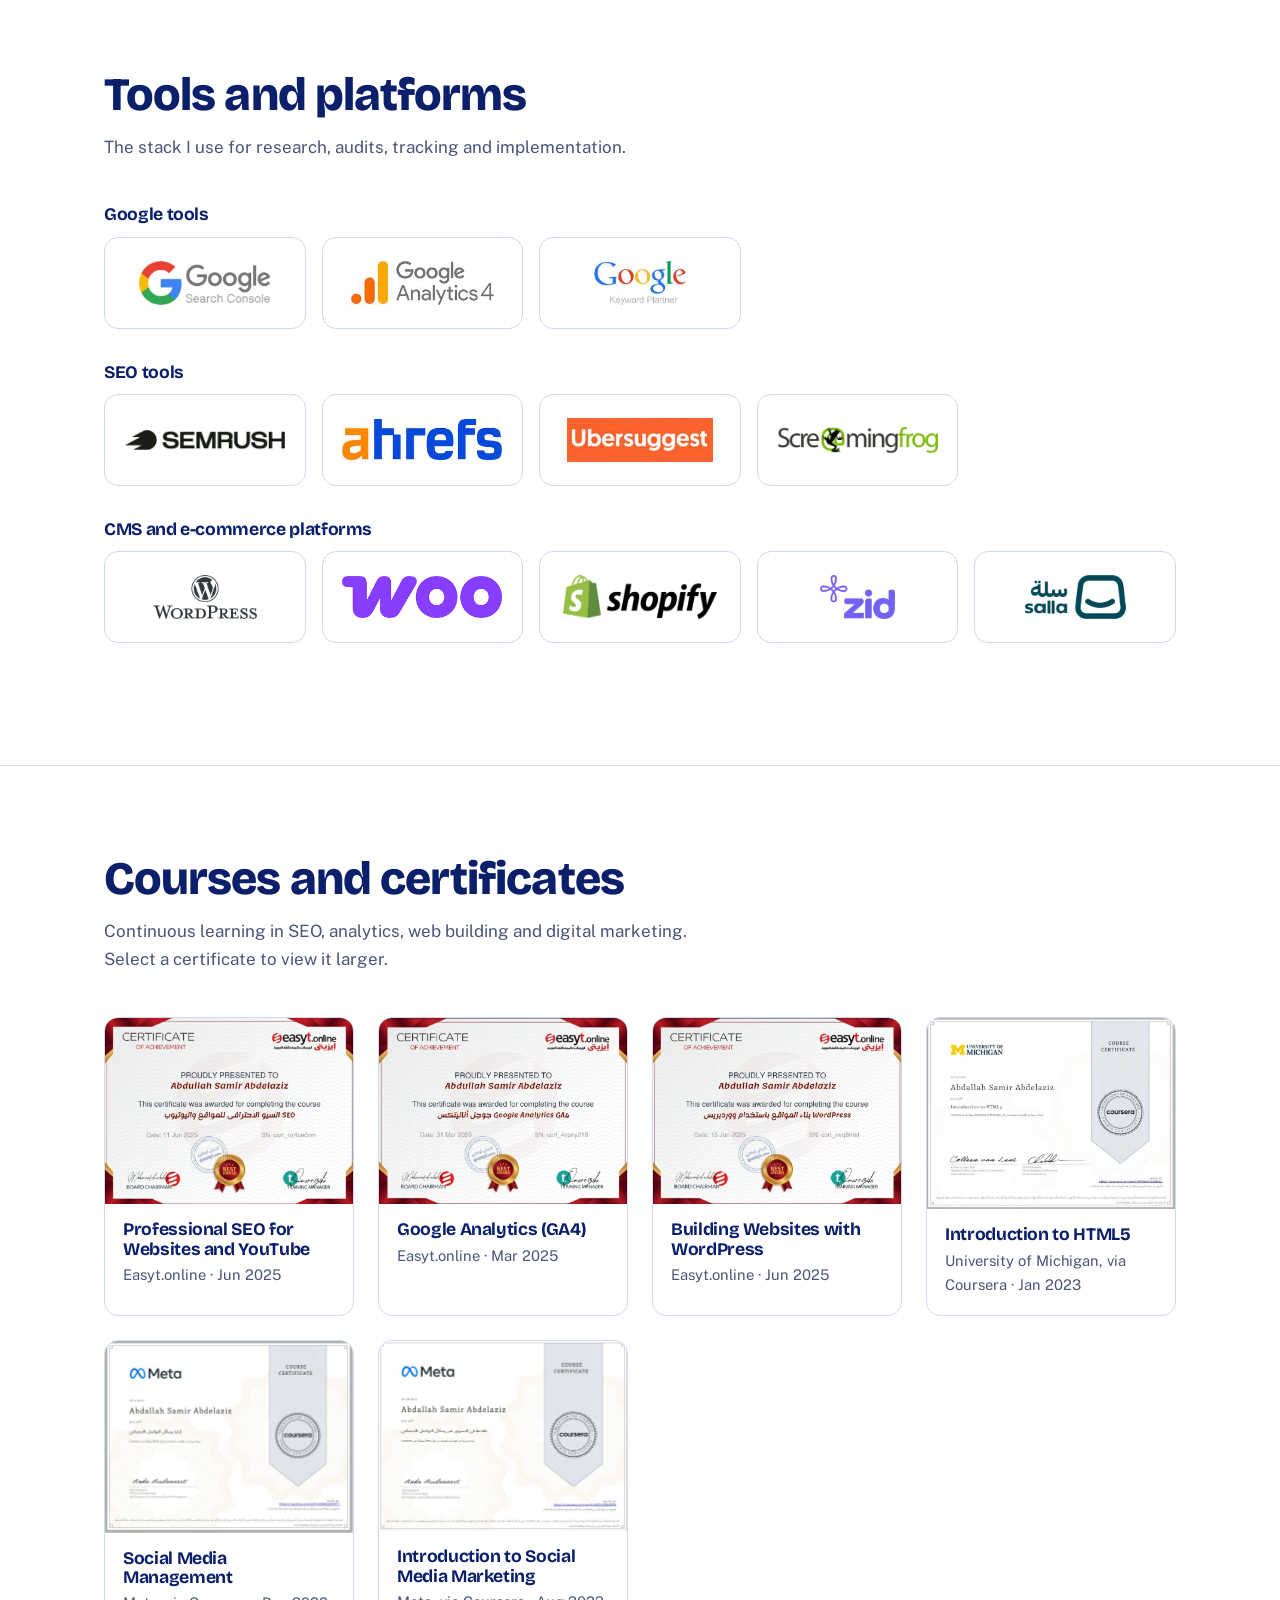
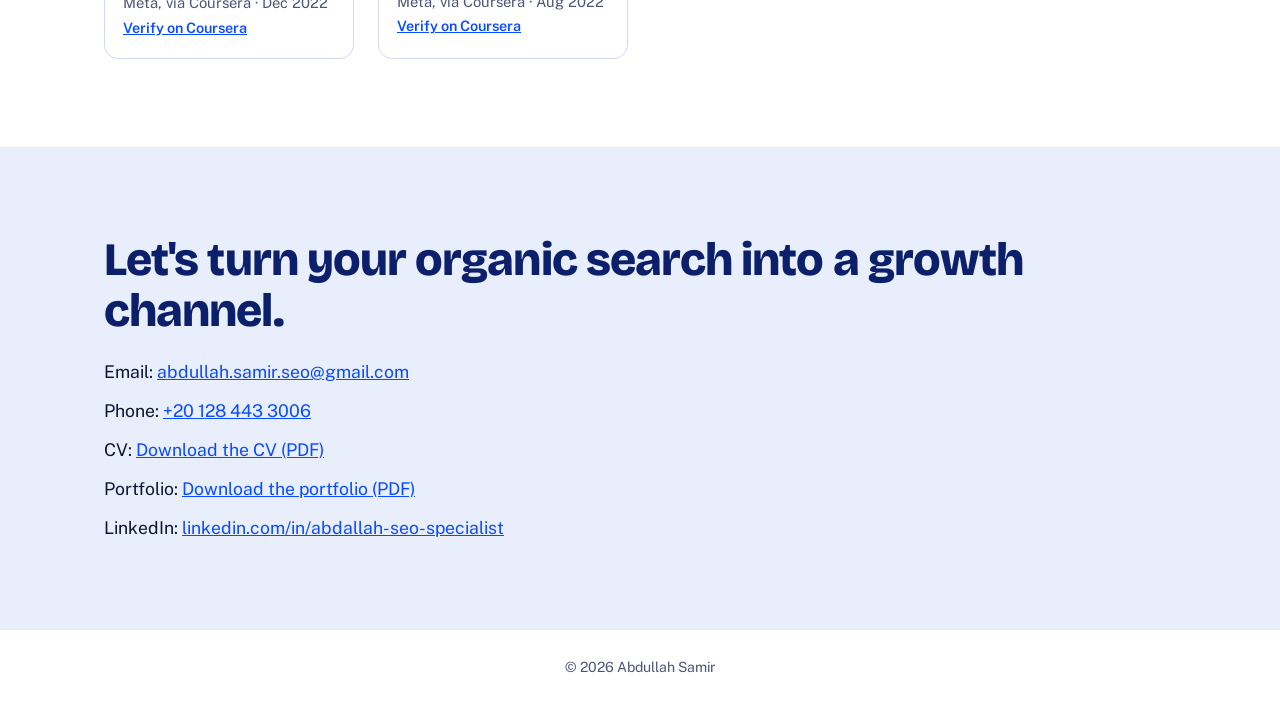
==== commit 432b14e8: "Add files via upload" ====
--- a/index.html
+++ b/index.html
@@ -180,11 +180,12 @@
 .c-card.dark{background:var(--navy);border-color:var(--navy)}
 .c-card img{max-width:78%;max-height:64px;width:auto;height:auto}
 .cwrap.live{-webkit-mask-image:linear-gradient(90deg,transparent,#000 14%,#000 86%,transparent);mask-image:linear-gradient(90deg,transparent,#000 14%,#000 86%,transparent)}
+.cwrap.live{cursor:grab;touch-action:pan-y;user-select:none;-webkit-user-select:none}
+.cwrap.live.dragging{cursor:grabbing}
+.c-card img{pointer-events:none;-webkit-user-drag:none}
 .cwrap.live .ctrack{flex-wrap:nowrap;justify-content:flex-start;padding:0;will-change:transform}
 .cwrap.live .c-card{opacity:.72;filter:grayscale(1);transform:scale(.88);transition:opacity .6s,filter .6s,transform .6s,box-shadow .6s}
 .cwrap.live .c-card.active{opacity:1;filter:none;transform:scale(1.1);box-shadow:0 12px 28px rgba(10,75,255,.18)}
-.cpause{display:block;margin:6px auto 0;border:1.5px solid var(--navy);background:transparent;color:var(--navy);border-radius:999px;padding:6px 18px;font:600 .9rem var(--body);cursor:pointer}
-.cpause:hover{background:var(--navy);color:#fff}
 @media (max-width:560px){.cwrap{--cw:150px;--gap:14px}.c-card{height:96px}}
 @media (prefers-reduced-motion:reduce){.cwrap.live .c-card{transition:none}}
 </style>
@@ -312,7 +313,6 @@
       <div class="c-card"><img src="assets/clients/mashroaak.png" width="388" height="160" loading="lazy" alt="Mashroaak Project Management"></div>
     </div>
   </div>
-  <div class="wrap"><button id="cpause" class="cpause" type="button" hidden>Pause</button></div>
 </section>
 
 <section id="experience">
@@ -422,6 +422,10 @@
       <article class="cert">
         <button type="button" data-full="assets/cert-wordpress.jpg" data-alt="Certificate of achievement from Easyt.online for the Building Websites with WordPress course"><img src="assets/cert-wordpress.jpg" width="1000" height="740" loading="lazy" alt="Certificate of achievement from Easyt.online for the Building Websites with WordPress course"></button>
         <div><h3>Building Websites with WordPress</h3><p>Easyt.online · Jun 2025</p></div>
+      </article>
+      <article class="cert">
+        <button type="button" data-full="assets/cert-html5.jpg" data-alt="University of Michigan course certificate on Coursera for Introduction to HTML5"><img src="assets/cert-html5.jpg" width="817" height="629" loading="lazy" alt="University of Michigan course certificate on Coursera for Introduction to HTML5"></button>
+        <div><h3>Introduction to HTML5</h3><p>University of Michigan, via Coursera · Jan 2023</p></div>
       </article>
       <article class="cert">
         <button type="button" data-full="assets/cert-meta-management.jpg" data-alt="Meta course certificate on Coursera for Social Media Management"><img src="assets/cert-meta-management.jpg" width="1000" height="740" loading="lazy" alt="Meta course certificate on Coursera for Social Media Management"></button>
@@ -484,29 +488,53 @@
     lb.querySelector('button').addEventListener('click',function(){lb.close()});
     lb.addEventListener('click',function(e){if(e.target===lb)lb.close()});
   }
-  // client logo carousel: shift left every 3.5s, active logo centered
+  // client logo carousel: auto-advance every 2.5s, plus drag with mouse or swipe on touch
   (function(){
-    var box=document.getElementById('cwrap'),track=document.getElementById('ctrack'),btn=document.getElementById('cpause');
+    var box=document.getElementById('cwrap'),track=document.getElementById('ctrack');
     if(!box||!track||reduce)return;
     [].slice.call(track.children).forEach(function(c){var k=c.cloneNode(true);k.setAttribute('aria-hidden','true');track.appendChild(k)});
-    box.classList.add('live');btn.hidden=false;
-    var K=8;for(var i=0;i<K;i++)track.insertBefore(track.lastElementChild,track.firstElementChild);
-    var x=0,step=0,timer=null,busy=false,manual=false,hover=false;
+    box.classList.add('live');
+    var K=12,x=0,step=0,timer=null,busy=false,drag=null,hover=false,i;
+    for(i=0;i<K;i++)track.insertBefore(track.lastElementChild,track.firstElementChild);
     function measure(){var c=track.children[0],gap=parseFloat(getComputedStyle(track).columnGap)||18;step=c.offsetWidth+gap;x=box.clientWidth/2-(K*step+c.offsetWidth/2);track.style.transition='none';track.style.transform='translateX('+x+'px)'}
-    function mark(){[].forEach.call(track.children,function(c,i){c.classList.toggle('active',i===K)})}
-    function next(){
-      if(busy)return;busy=true;
-      track.children[K].classList.remove('active');track.children[K+1].classList.add('active');
-      track.style.transition='transform .6s cubic-bezier(.4,0,.2,1)';track.style.transform='translateX('+(x-step)+'px)';
-      setTimeout(function(){track.style.transition='none';track.appendChild(track.firstElementChild);track.style.transform='translateX('+x+'px)';busy=false},650);
+    function mark(a){[].forEach.call(track.children,function(c,j){c.classList.toggle('active',j===a)})}
+    function snap(n,ms){
+      busy=true;mark(K+n);
+      track.style.transition='transform '+ms+'ms cubic-bezier(.4,0,.2,1)';
+      track.style.transform='translateX('+(x-n*step)+'px)';
+      setTimeout(function(){
+        track.style.transition='none';var j;
+        if(n>0){for(j=0;j<n;j++)track.appendChild(track.firstElementChild)}
+        else{for(j=0;j<-n;j++)track.insertBefore(track.lastElementChild,track.firstElementChild)}
+        track.style.transform='translateX('+x+'px)';mark(K);busy=false;
+      },ms+50);
     }
-    function play(){stop();timer=setInterval(function(){if(!document.hidden)next()},3500)}
     function stop(){clearInterval(timer);timer=null}
-    measure();mark();play();
-    window.addEventListener('resize',function(){if(!busy)measure()});
-    box.addEventListener('mouseenter',function(){hover=true;stop()});
-    box.addEventListener('mouseleave',function(){hover=false;if(!manual)play()});
-    btn.addEventListener('click',function(){manual=!manual;btn.textContent=manual?'Play':'Pause';btn.setAttribute('aria-pressed',manual);manual?stop():play()});
+    function play(){stop();timer=setInterval(function(){if(!document.hidden&&!busy&&!drag)snap(1,500)},2500)}
+    measure();mark(K);play();
+    window.addEventListener('resize',function(){if(!busy&&!drag)measure()});
+    box.addEventListener('pointerenter',function(e){if(e.pointerType==='mouse'){hover=true;stop()}});
+    box.addEventListener('pointerleave',function(e){if(e.pointerType==='mouse'){hover=false;if(!drag)play()}});
+    box.addEventListener('pointerdown',function(e){
+      if(busy||(e.pointerType==='mouse'&&e.button!==0))return;
+      drag={id:e.pointerId,x0:e.clientX,dx:0};stop();track.style.transition='none';
+      try{box.setPointerCapture(e.pointerId)}catch(_){}
+      box.classList.add('dragging');
+    });
+    box.addEventListener('pointermove',function(e){
+      if(!drag||e.pointerId!==drag.id)return;
+      drag.dx=Math.max(-5*step,Math.min(5*step,e.clientX-drag.x0));
+      track.style.transform='translateX('+(x+drag.dx)+'px)';
+      mark(K+Math.round(-drag.dx/step));
+    });
+    function end(e){
+      if(!drag||e.pointerId!==drag.id)return;
+      var dx=drag.dx,n;drag=null;box.classList.remove('dragging');
+      n=Math.round(-dx/step);if(n===0&&Math.abs(dx)>40)n=dx<0?1:-1;
+      snap(n,n===0?250:450);
+      if(!hover)play();
+    }
+    box.addEventListener('pointerup',end);box.addEventListener('pointercancel',end);
   })();
 })();
 </script>
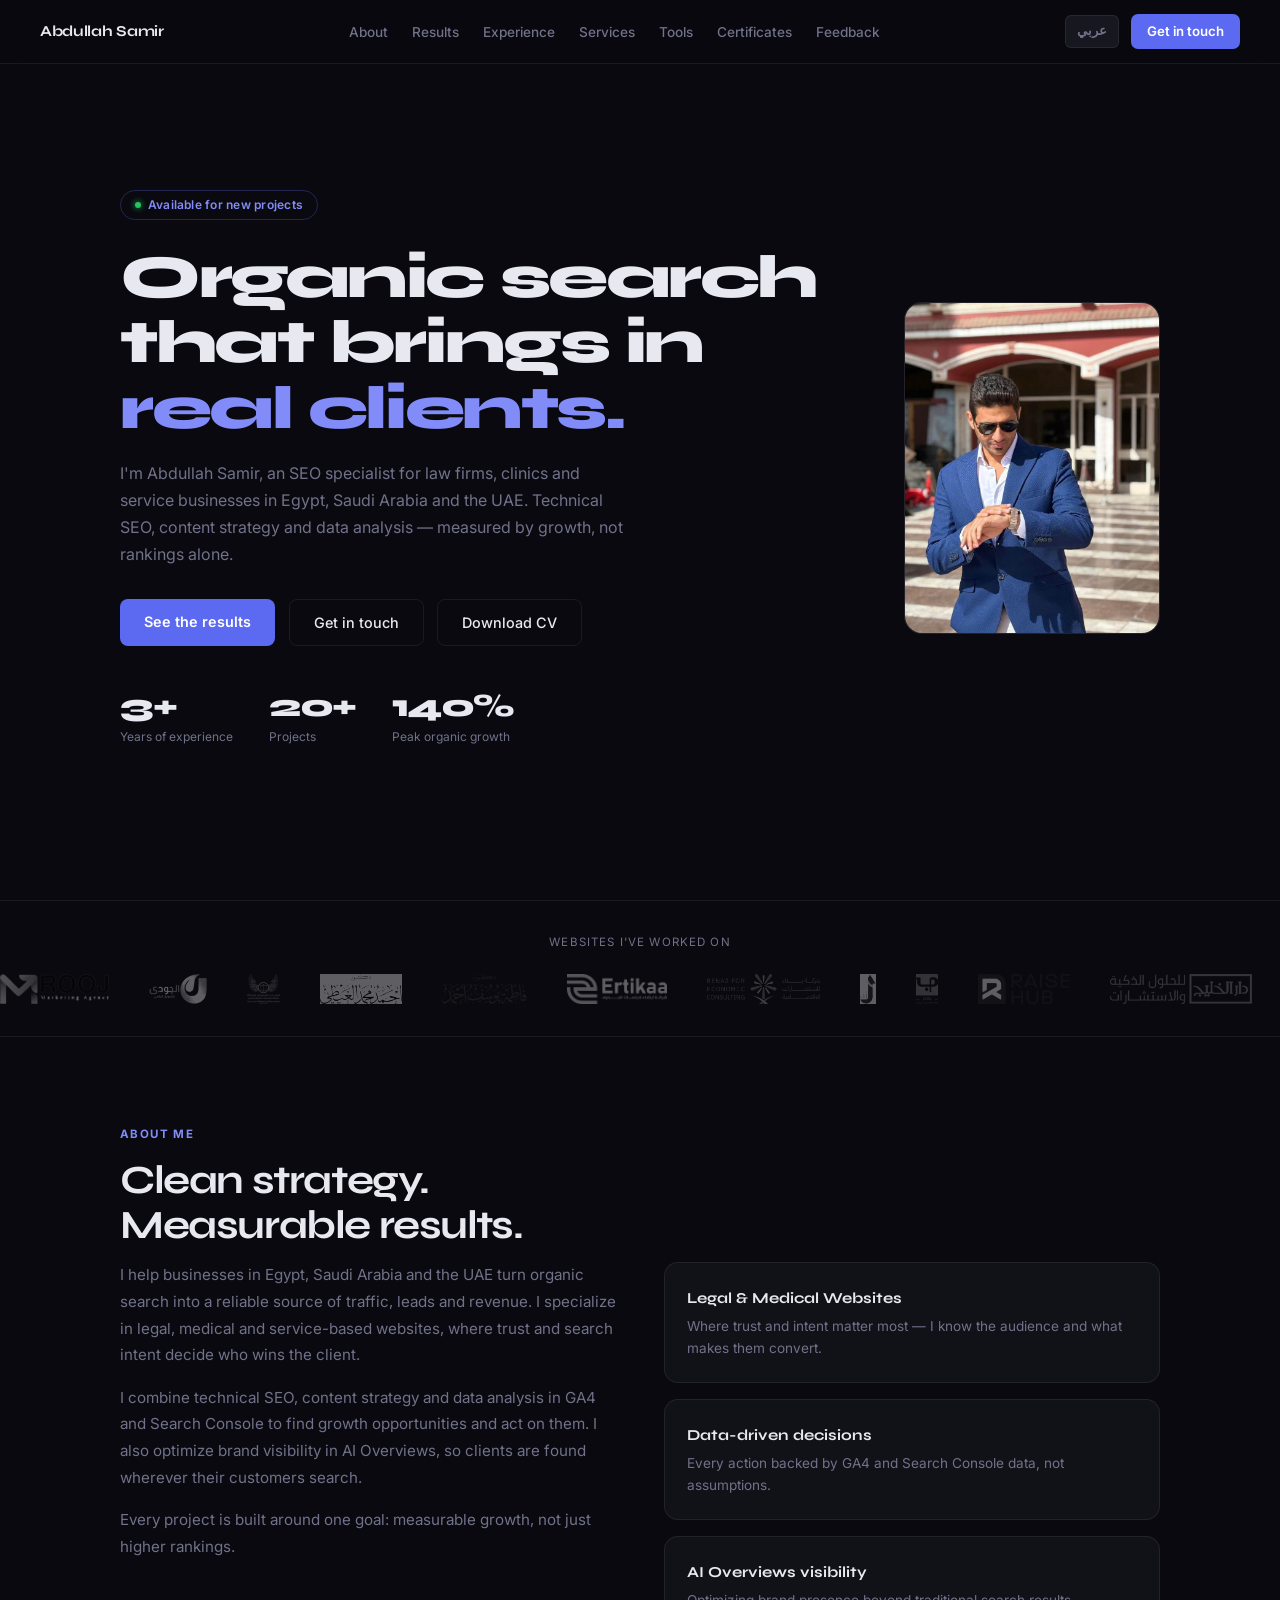
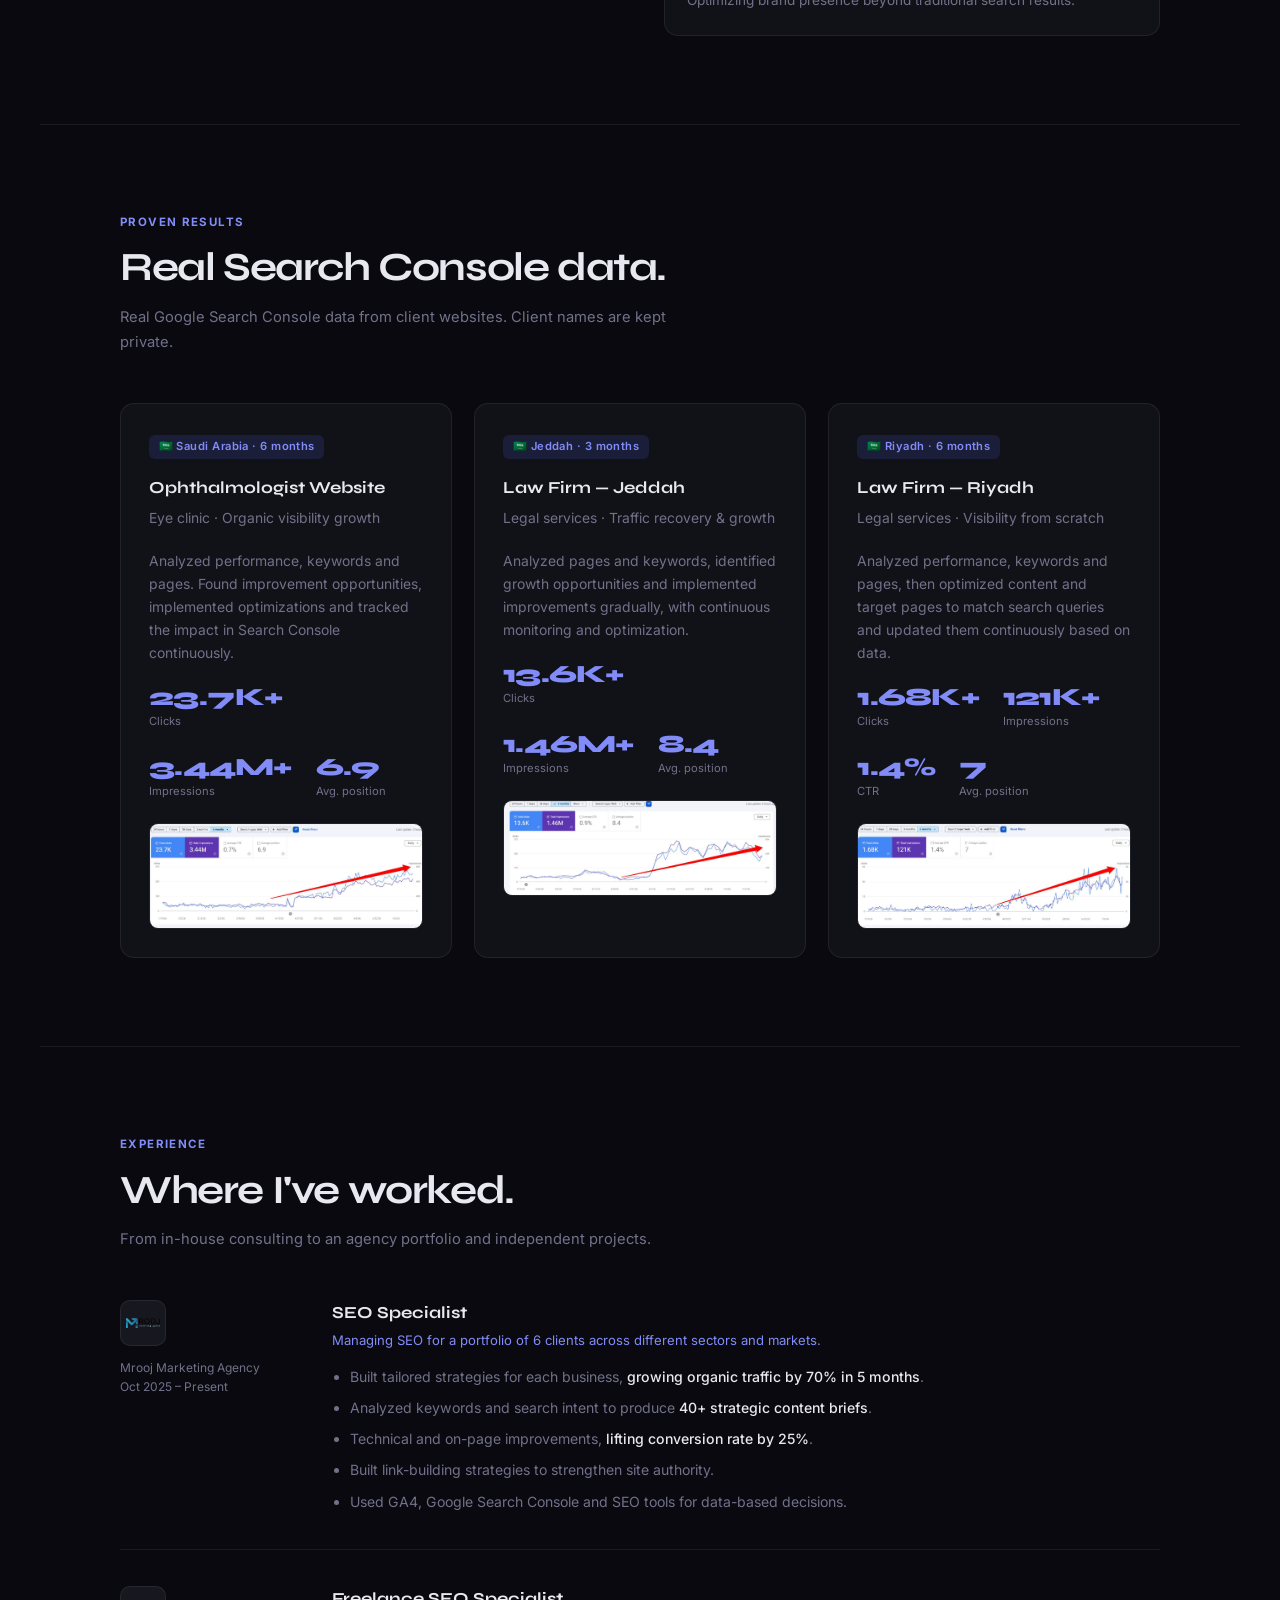
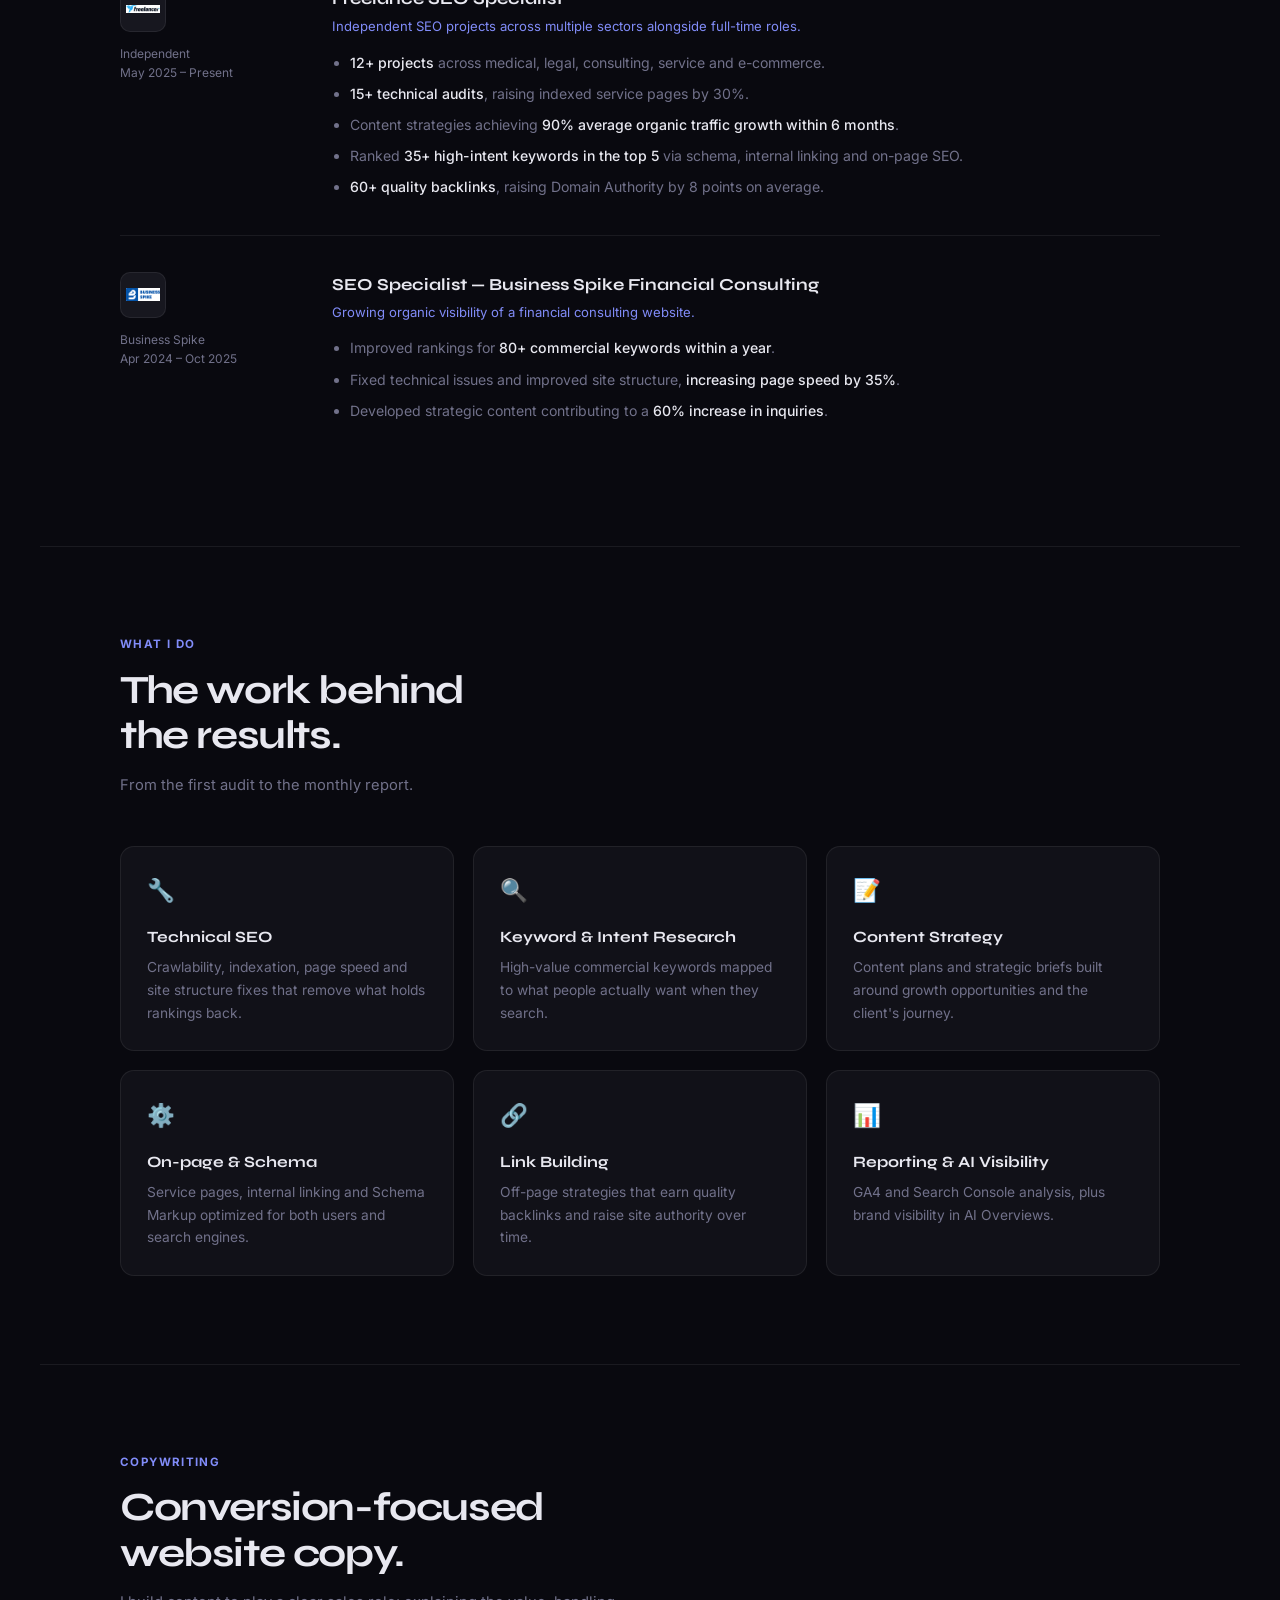
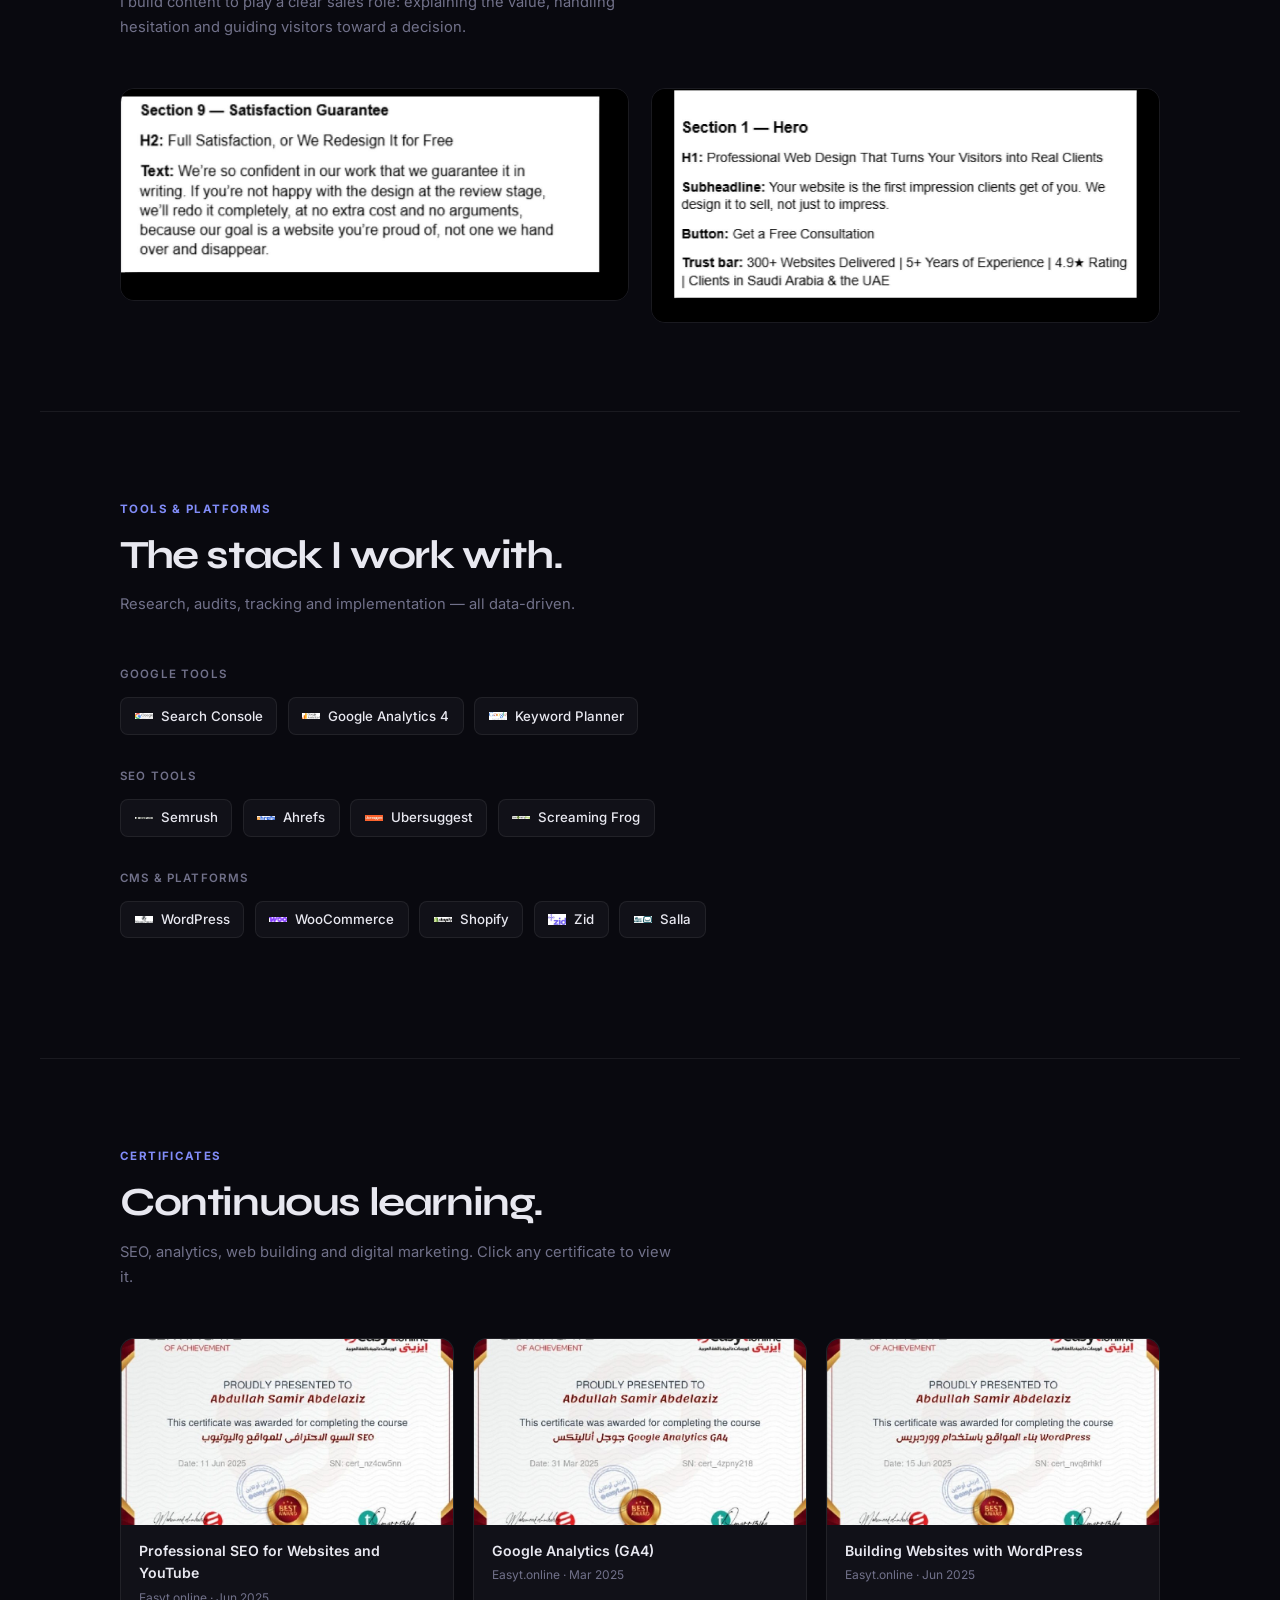
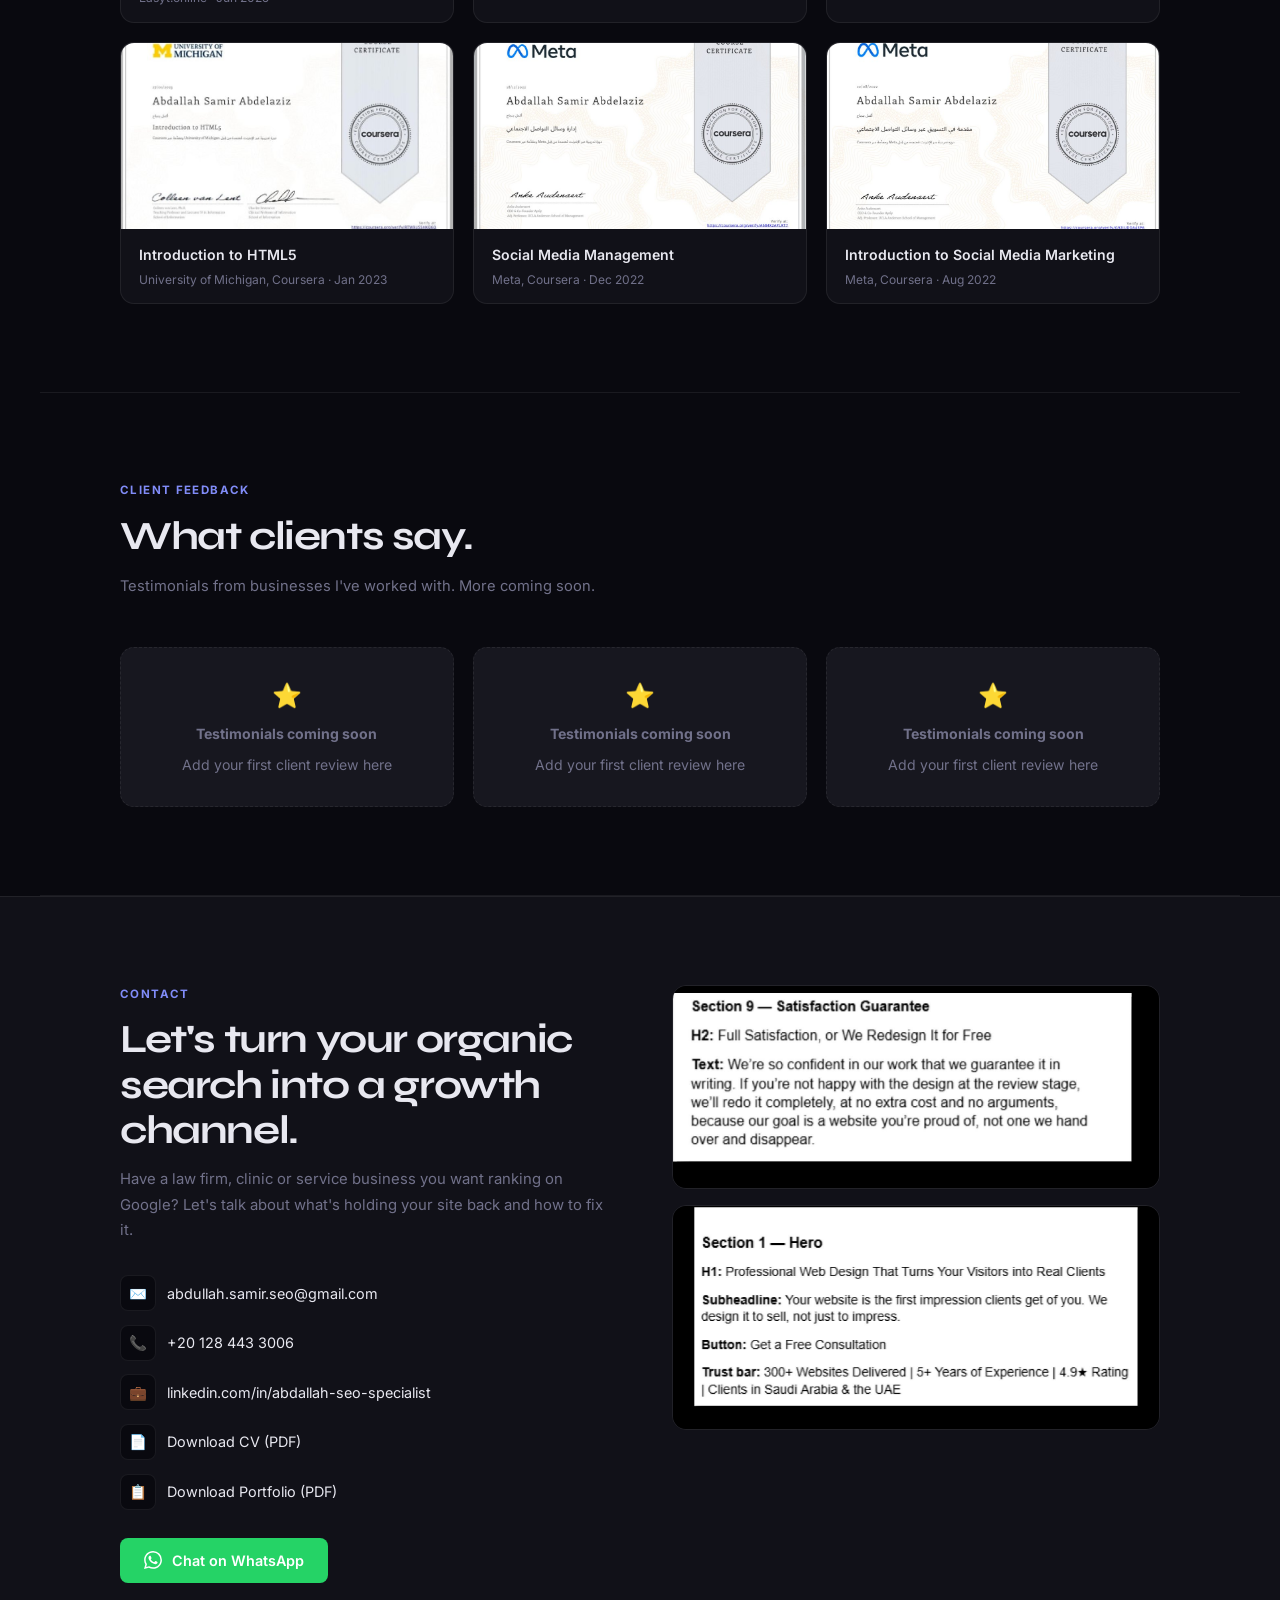
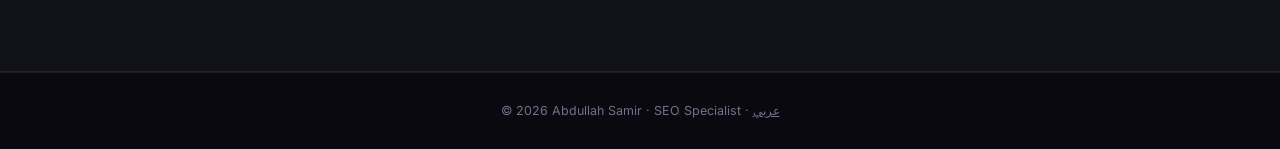
==== commit 99c53df9: "Add files via upload" ====
--- a/index.html
+++ b/index.html
@@ -1,542 +1,19 @@
 <!DOCTYPE html>
-<html lang="en">
+<html>
 <head>
-<meta charset="utf-8">
-<meta name="viewport" content="width=device-width, initial-scale=1">
-<title>Abdullah Samir | SEO Specialist for Legal, Medical &amp; Service Websites</title>
-<meta name="description" content="Abdullah Samir is an SEO specialist with 3+ years of experience growing organic traffic for law firms, clinics and service businesses in Egypt, Saudi Arabia and the UAE. See the Search Console results.">
-<meta property="og:title" content="Abdullah Samir | SEO Specialist">
-<meta property="og:description" content="Technical SEO, content strategy and measurable organic growth for legal, medical and service websites.">
-<meta property="og:type" content="website">
-<meta property="og:image" content="assets/abdullah-photo.jpg">
-<link rel="preconnect" href="https://fonts.googleapis.com">
-<link rel="preconnect" href="https://fonts.gstatic.com" crossorigin>
-<link href="https://fonts.googleapis.com/css2?family=Bricolage+Grotesque:opsz,wght@12..96,500;12..96,700;12..96,800&family=Public+Sans:wght@400;500;600&display=swap" rel="stylesheet">
-<script type="application/ld+json">
-{"@context":"https://schema.org","@type":"Person","name":"Abdullah Samir","jobTitle":"SEO Specialist","email":"abdullah.samir.seo@gmail.com","telephone":"+201284433006","sameAs":["https://linkedin.com/in/abdallah-seo-specialist"],"knowsAbout":["Technical SEO","Content Strategy","Local SEO","GA4","Google Search Console"]}
+<meta charset="UTF-8" />
+<script>
+  // Redirect based on browser language preference
+  const lang = navigator.language || navigator.userLanguage || '';
+  if (lang.startsWith('ar')) {
+    window.location.replace('./ar/index.html');
+  } else {
+    window.location.replace('./en/index.html');
+  }
 </script>
-<script>document.documentElement.classList.add("js")</script>
-<style>
-:root{
-  --ink:#0a1633; --navy:#0b1f6b; --blue:#0a4bff; --sky:#e8eefc; --line:#cfd9f2; --paper:#ffffff; --mute:#4a5578;
-  --head:"Bricolage Grotesque","Segoe UI",Arial,sans-serif; --body:"Public Sans","Segoe UI",Arial,sans-serif;
-}
-*{box-sizing:border-box;margin:0;padding:0}
-html{scroll-behavior:smooth;scroll-padding-top:72px}
-body{font-family:var(--body);color:var(--ink);background:var(--paper);line-height:1.65;font-size:17px}
-img{max-width:100%;height:auto;display:block}
-a{color:var(--blue)}
-:focus-visible{outline:3px solid var(--blue);outline-offset:3px}
-.wrap{max-width:1120px;margin:0 auto;padding:0 24px}
-h1,h2,h3{font-family:var(--head);line-height:1.1;letter-spacing:-.02em}
-h2{font-size:clamp(2rem,4vw,2.9rem);font-weight:800;color:var(--navy);margin-bottom:12px}
-section{padding:88px 0}
-.lede{color:var(--mute);max-width:60ch;margin-bottom:44px}
-
-/* header */
-header{position:sticky;top:0;z-index:10;background:rgba(255,255,255,.94);backdrop-filter:blur(8px);border-bottom:1px solid var(--line)}
-header .wrap{display:flex;align-items:center;justify-content:space-between;min-height:64px;gap:16px}
-.brand{font-family:var(--head);font-weight:800;font-size:1.15rem;color:var(--navy);text-decoration:none}
-nav{display:flex;gap:22px;flex-wrap:wrap}
-nav a{color:var(--ink);text-decoration:none;font-weight:500;font-size:.95rem}
-nav a:hover{color:var(--blue)}
-
-/* hero */
-.hero{padding:72px 0 80px;background:var(--sky)}
-.hero .wrap{display:grid;grid-template-columns:1.15fr .85fr;gap:56px;align-items:center}
-.hero h1{font-size:clamp(2.6rem,6.2vw,4.8rem);font-weight:800;color:var(--navy);margin-bottom:20px}
-.hero p.sub{font-size:1.15rem;color:var(--mute);max-width:50ch;margin-bottom:28px}
-.btns{display:flex;gap:14px;flex-wrap:wrap;margin-bottom:40px}
-.btn{display:inline-block;padding:13px 24px;border-radius:10px;font-weight:600;text-decoration:none;font-size:1rem}
-.btn.primary{background:var(--blue);color:#fff}
-.btn.primary:hover{background:var(--navy)}
-.btn.ghost{border:2px solid var(--navy);color:var(--navy)}
-.btn.ghost:hover{background:var(--navy);color:#fff}
-.stats{display:flex;gap:40px;flex-wrap:wrap;border-top:2px solid var(--navy);padding-top:20px}
-.stats b{display:block;font-family:var(--head);font-size:2.2rem;color:var(--navy);line-height:1}
-.stats span{font-size:.9rem;color:var(--mute)}
-.photo{border-radius:28px 28px 28px 120px;overflow:hidden;aspect-ratio:4/5;background:var(--navy)}
-.photo img{width:100%;height:100%;object-fit:cover;object-position:center 20%}
-
-/* about */
-.about p{max-width:68ch;margin-bottom:18px}
-
-/* results */
-.case{display:grid;grid-template-columns:.8fr 1.2fr;gap:40px;padding:40px 0;border-top:1px solid var(--line);align-items:start}
-.case h3{font-size:1.6rem;color:var(--navy);margin-bottom:4px}
-.meta{color:var(--blue);font-weight:600;font-size:.95rem;margin-bottom:16px}
-.case dl dt{font-weight:600;margin-top:12px}
-.case dd{color:var(--mute);font-size:.98rem}
-.case figure img{border:1px solid var(--line);border-radius:14px}
-.case figcaption{font-size:.88rem;color:var(--mute);margin-top:8px}
-.kpis{display:flex;gap:22px;flex-wrap:wrap;margin-top:16px;padding:14px 16px;background:var(--sky);border-left:4px solid var(--blue);border-radius:0 10px 10px 0}
-.kpis b{font-family:var(--head);font-size:1.35rem;color:var(--navy);display:block;line-height:1.1}
-.kpis span{font-size:.82rem;color:var(--mute)}
-
-/* experience */
-.jobs{border-left:3px solid var(--navy);padding-left:32px;display:grid;gap:44px}
-.job h3{font-size:1.4rem;color:var(--navy)}
-.job .when{color:var(--blue);font-weight:600;font-size:.95rem;margin-bottom:10px}
-.job ul{padding-left:20px;max-width:75ch}
-.job li{margin-bottom:6px;color:var(--mute)}
-.job li b{color:var(--ink)}
-
-/* copywriting */
-.copy{background:var(--navy);color:#fff}
-.copy h2{color:#fff}
-.copy .lede{color:#c9d6ff}
-.copy .grid{display:grid;grid-template-columns:1fr 1fr;gap:28px;margin-top:8px}
-.copy img{border-radius:12px;background:#fff}
-.copy ul{padding-left:20px;color:#dbe4ff;max-width:62ch;margin-bottom:34px}
-.copy li{margin-bottom:6px}
-
-/* tools */
-.chips{display:flex;flex-wrap:wrap;gap:10px;margin-bottom:34px}
-.chips span{padding:8px 16px;border:1.5px solid var(--line);border-radius:999px;font-weight:500;font-size:.95rem;background:#fff}
-h3.small{font-size:1.1rem;color:var(--navy);margin-bottom:12px}
-
-/* contact */
-.contact{background:var(--sky)}
-.contact ul{list-style:none;display:grid;gap:10px;margin-top:20px;font-size:1.1rem}
-footer{padding:26px 0;text-align:center;font-size:.88rem;color:var(--mute)}
-
-@media (max-width:860px){
-  .hero .wrap,.case,.copy .grid{grid-template-columns:1fr}
-  .photo{max-width:380px}
-  section{padding:64px 0}
-  nav{gap:14px}
-  nav a{font-size:.88rem}
-}
-@media (max-width:560px){ header .wrap{flex-direction:column;padding-top:10px;padding-bottom:10px} }
-@media (prefers-reduced-motion:reduce){html{scroll-behavior:auto}}
-
-/* motion: one hero entrance, quiet reveals, hover feedback */
-@keyframes rise{from{opacity:0;transform:translateY(22px)}to{opacity:1;transform:none}}
-@keyframes unveil{from{clip-path:inset(0 0 100% 0);transform:scale(1.04)}to{clip-path:inset(0);transform:none}}
-.hero .wrap>div:first-child>*{animation:rise .7s cubic-bezier(.2,.7,.2,1) both}
-.hero .wrap>div:first-child>:nth-child(2){animation-delay:.1s}
-.hero .wrap>div:first-child>:nth-child(3){animation-delay:.2s}
-.hero .wrap>div:first-child>:nth-child(4){animation-delay:.3s}
-.photo{animation:unveil .9s cubic-bezier(.2,.7,.2,1) .15s both}
-.js .reveal{opacity:0;transform:translateY(18px);transition:opacity .6s ease,transform .6s ease}
-.js .reveal.in{opacity:1;transform:none}
-nav a{position:relative;padding:4px 0}
-nav a::after{content:"";position:absolute;left:0;bottom:-2px;height:2px;width:100%;background:var(--blue);transform:scaleX(0);transform-origin:left;transition:transform .25s}
-nav a:hover::after,nav a.on::after{transform:scaleX(1)}
-.btn{transition:background .2s,color .2s,transform .2s}
-.btn:hover{transform:translateY(-2px)}
-.case figure{overflow:hidden;border-radius:14px}
-.case figure img{transition:transform .5s ease}
-.case figure:hover img{transform:scale(1.025)}
-
-/* logos */
-.brands{padding:34px 0;border-bottom:1px solid var(--line)}
-.brands .wrap{display:flex;align-items:center;gap:32px;flex-wrap:wrap}
-.brands p{font-weight:600;color:var(--navy);min-width:150px}
-.brands .row{display:flex;gap:18px;flex-wrap:wrap;align-items:center}
-.logo-card{background:#fff;border:1px solid var(--line);border-radius:14px;display:flex;align-items:center;justify-content:center;padding:14px 20px;transition:transform .25s,box-shadow .25s,border-color .25s}
-.logo-card:hover{transform:translateY(-4px);border-color:var(--blue);box-shadow:0 10px 24px rgba(10,75,255,.12)}
-.logo-card img{height:44px;width:auto;max-width:160px;object-fit:contain}
-.logos{display:grid;grid-template-columns:repeat(auto-fill,minmax(170px,1fr));gap:16px;margin-bottom:34px}
-.logos .logo-card{height:92px}
-.job-head{display:flex;align-items:center;gap:18px;margin-bottom:6px}
-.job-head img{height:40px;width:auto;max-width:120px;object-fit:contain;flex:none}
-
-/* services */
-.services{display:grid;grid-template-columns:repeat(3,1fr);gap:28px 36px}
-.service{border-left:3px solid var(--blue);padding-left:18px}
-.service h3{font-size:1.2rem;color:var(--navy);margin-bottom:6px}
-.service p{color:var(--mute);font-size:.97rem}
-@media (max-width:860px){.services{grid-template-columns:1fr 1fr}}
-@media (max-width:560px){.services{grid-template-columns:1fr}}
-@media (prefers-reduced-motion:reduce){
-  .hero .wrap>div:first-child>*,.photo{animation:none}
-  .js .reveal{opacity:1;transform:none;transition:none}
-  .btn,.logo-card,.case figure img{transition:none}
-}
-
-/* certificates */
-.certs{display:grid;grid-template-columns:repeat(auto-fill,minmax(250px,1fr));gap:24px}
-.cert{background:#fff;border:1px solid var(--line);border-radius:14px;overflow:hidden;display:flex;flex-direction:column;transition:transform .25s,box-shadow .25s,border-color .25s}
-.cert:hover{transform:translateY(-4px);border-color:var(--blue);box-shadow:0 10px 24px rgba(10,75,255,.12)}
-.cert button{all:unset;display:block;cursor:zoom-in;aspect-ratio:4/3;background:var(--sky)}
-.cert button:focus-visible{outline:3px solid var(--blue);outline-offset:-3px}
-.cert img{width:100%;height:100%;object-fit:cover;object-position:top}
-.cert div{padding:16px 18px 18px}
-.cert h3{font-size:1.1rem;color:var(--navy);margin-bottom:4px}
-.cert p{font-size:.92rem;color:var(--mute)}
-.cert a{font-size:.9rem;font-weight:600}
-dialog#lb{border:0;border-radius:14px;padding:0;max-width:min(94vw,980px);background:#fff}
-dialog#lb::backdrop{background:rgba(10,22,51,.75)}
-dialog#lb img{width:100%;height:auto;display:block}
-dialog#lb button{position:absolute;top:10px;right:10px;border:0;border-radius:8px;background:var(--navy);color:#fff;font:600 .95rem var(--body);padding:8px 14px;cursor:pointer}
-@media (prefers-reduced-motion:reduce){.cert{transition:none}}
-
-/* client logo carousel */
-.clients{background:var(--sky);padding-bottom:40px}
-.cwrap{--cw:200px;--gap:18px;overflow:hidden;padding:30px 0 50px}
-.ctrack{display:flex;flex-wrap:wrap;justify-content:center;gap:var(--gap);padding:0 24px}
-.c-card{width:var(--cw);height:112px;flex:none;background:#fff;border:1px solid var(--line);border-radius:14px;display:flex;align-items:center;justify-content:center}
-.c-card.dark{background:var(--navy);border-color:var(--navy)}
-.c-card img{max-width:78%;max-height:64px;width:auto;height:auto}
-.cwrap.live{-webkit-mask-image:linear-gradient(90deg,transparent,#000 14%,#000 86%,transparent);mask-image:linear-gradient(90deg,transparent,#000 14%,#000 86%,transparent)}
-.cwrap.live{cursor:grab;touch-action:pan-y;user-select:none;-webkit-user-select:none}
-.cwrap.live.dragging{cursor:grabbing}
-.c-card img{pointer-events:none;-webkit-user-drag:none}
-.cwrap.live .ctrack{flex-wrap:nowrap;justify-content:flex-start;padding:0;will-change:transform}
-.cwrap.live .c-card{opacity:.72;filter:grayscale(1);transform:scale(.88);transition:opacity .6s,filter .6s,transform .6s,box-shadow .6s}
-.cwrap.live .c-card.active{opacity:1;filter:none;transform:scale(1.1);box-shadow:0 12px 28px rgba(10,75,255,.18)}
-@media (max-width:560px){.cwrap{--cw:150px;--gap:14px}.c-card{height:96px}}
-@media (prefers-reduced-motion:reduce){.cwrap.live .c-card{transition:none}}
-</style>
+<noscript>
+  <meta http-equiv="refresh" content="0; url=./en/index.html" />
+</noscript>
 </head>
-<body>
-<header>
-  <div class="wrap">
-    <a class="brand" href="#top">Abdullah Samir</a>
-    <nav aria-label="Main">
-      <a href="#about">About</a><a href="#results">Results</a><a href="#experience">Experience</a><a href="#services">Services</a><a href="#copywriting">Copywriting</a><a href="#tools">Tools</a><a href="#certificates">Certificates</a><a href="#contact">Contact</a>
-    </nav>
-  </div>
-</header>
-
-<main id="top">
-<section class="hero">
-  <div class="wrap">
-    <div>
-      <h1>Organic search that brings in real clients.</h1>
-      <p class="sub">I'm Abdullah Samir, an SEO specialist for law firms, clinics and service businesses in Egypt, Saudi Arabia and the UAE. Technical SEO, content strategy and data analysis, measured by growth rather than rankings alone.</p>
-      <div class="btns">
-        <a class="btn primary" href="#results">See the results</a>
-        <a class="btn ghost" href="#contact">Get in touch</a>
-        <a class="btn ghost" href="assets/Abdullah-Samir-CV.pdf" download>Download CV</a>
-      </div>
-      <div class="stats">
-        <div><b data-count="3" data-suffix="+">3+</b><span>Years of experience</span></div>
-        <div><b data-count="20" data-suffix="+">20+</b><span>Projects</span></div>
-        <div><b data-count="140" data-suffix="%">140%</b><span>Peak organic growth</span></div>
-      </div>
-    </div>
-    <div class="photo"><img src="assets/abdullah-photo.jpg" width="924" height="1075" alt="Portrait of Abdullah Samir, SEO specialist"></div>
-  </div>
-</section>
-
-<section class="brands" aria-label="Companies and platforms I have worked with">
-  <div class="wrap">
-    <p>Where I've worked</p>
-    <div class="row">
-      <div class="logo-card"><img src="assets/logo-mrooj.png" alt="Mrooj Marketing Agency logo" width="236" height="120"></div>
-      <div class="logo-card"><img src="assets/logo-business-spike.png" alt="Business Spike Financial Consulting logo" width="332" height="120"></div>
-      <div class="logo-card"><img src="assets/logo-freelancer.png" alt="Freelancer logo" width="360" height="88"></div>
-    </div>
-  </div>
-</section>
-
-<section id="about" class="about">
-  <div class="wrap">
-    <h2>About me</h2>
-    <p>I help businesses in Egypt, Saudi Arabia and the UAE turn organic search into a reliable source of traffic, leads and revenue. I specialize in legal, medical and service-based websites, where trust and search intent decide who wins the client.</p>
-    <p>I combine technical SEO, content strategy and data analysis in GA4 and Search Console to find growth opportunities and act on them. I also optimize brand visibility in AI Overviews, so clients are found wherever their customers search. Every project is built around one goal: measurable growth, not just higher rankings.</p>
-  </div>
-</section>
-
-<section id="results" style="background:#fff;padding-top:0">
-  <div class="wrap">
-    <h2>Proven results and case studies</h2>
-    <p class="lede">Real Google Search Console data from client websites. Client names are kept private.</p>
-
-    <article class="case">
-      <div>
-        <h3>Ophthalmologist website</h3>
-        <p class="meta">Saudi Arabia · 6 months</p>
-        <dl>
-          <dt>Challenge</dt><dd>Weak search visibility. The goal was to reach more potential patients through Google.</dd>
-          <dt>What I did</dt><dd>Analyzed performance, keywords and pages, found improvement opportunities, implemented the optimizations and tracked the impact in Search Console, updating pages and queries from the data.</dd>
-        </dl>
-        <div class="kpis"><div><b>23.7K+</b><span>Clicks</span></div><div><b>3.44M+</b><span>Impressions</span></div><div><b>6.9</b><span>Avg. position</span></div></div>
-      </div>
-      <figure><img src="assets/gsc-ophthalmology.jpg" width="1297" height="496" loading="lazy" alt="Search Console chart for an ophthalmologist website showing 23.7K clicks and 3.44M impressions over 6 months"><figcaption>Search Console, last 6 months: clicks and impressions rising steadily.</figcaption></figure>
-    </article>
-
-    <article class="case">
-      <div>
-        <h3>Law firm website</h3>
-        <p class="meta">Jeddah, Saudi Arabia · 3 months</p>
-        <dl>
-          <dt>Challenge</dt><dd>Limited performance at the start, with a slight decline in clicks and impressions.</dd>
-          <dt>What I did</dt><dd>Analyzed pages and keywords, identified growth opportunities and implemented improvements gradually, with continuous monitoring and optimization.</dd>
-        </dl>
-        <div class="kpis"><div><b>13.6K+</b><span>Clicks</span></div><div><b>1.46M+</b><span>Impressions</span></div><div><b>8.4</b><span>Avg. position</span></div></div>
-      </div>
-      <figure><img src="assets/gsc-law-jeddah.jpg" width="1344" height="468" loading="lazy" alt="Search Console chart for a Jeddah law firm website showing 13.6K clicks and 1.46M impressions over 3 months"><figcaption>Search Console, last 3 months: performance held at the higher level.</figcaption></figure>
-    </article>
-
-    <article class="case">
-      <div>
-        <h3>Law firm website</h3>
-        <p class="meta">Riyadh, Saudi Arabia · 6 months</p>
-        <dl>
-          <dt>Challenge</dt><dd>Weak visibility and low clicks. The goal was to reach more potential clients through Google results.</dd>
-          <dt>What I did</dt><dd>Analyzed performance, keywords and pages, then optimized content and target pages to match search queries and updated them based on the data.</dd>
-        </dl>
-        <div class="kpis"><div><b>1.68K+</b><span>Clicks</span></div><div><b>121K+</b><span>Impressions</span></div><div><b>1.4%</b><span>CTR</span></div><div><b>7</b><span>Avg. position</span></div></div>
-      </div>
-      <figure><img src="assets/gsc-law-riyadh.jpg" width="1290" height="493" loading="lazy" alt="Search Console chart for a Riyadh law firm website showing 1.68K clicks and 121K impressions over 6 months"><figcaption>Search Console, last 6 months: steady growth in clicks and impressions.</figcaption></figure>
-    </article>
-  </div>
-</section>
-
-<section id="clients" class="clients" aria-labelledby="clients-h">
-  <div class="wrap">
-    <h2 id="clients-h">Websites I've worked on</h2>
-    <p class="lede">A selection of the businesses and websites I've worked with.</p>
-  </div>
-  <div class="cwrap" id="cwrap" role="group" aria-roledescription="carousel" aria-label="Logos of websites I've worked on">
-    <div class="ctrack" id="ctrack">
-      <div class="c-card"><img src="assets/clients/mrooj.png" width="290" height="80" loading="lazy" alt="Mrooj Marketing Agency"></div>
-      <div class="c-card"><img src="assets/clients/al-judy.png" width="111" height="57" loading="lazy" alt="Al-Judy Digital Marketing"></div>
-      <div class="c-card"><img src="assets/clients/aseel-sulimani.png" width="173" height="160" loading="lazy" alt="Aseel Adel Sulimani and his partners Law Firm"></div>
-      <div class="c-card dark"><img src="assets/clients/law-firm-white.png" width="212" height="160" loading="lazy" alt="Law firm"></div>
-      <div class="c-card"><img src="assets/clients/dr-ahmed-alghaiti.png" width="420" height="153" loading="lazy" alt="Dr. Ahmed Mohamed Al-Ghaiti"></div>
-      <div class="c-card"><img src="assets/clients/dr-fatima-yousef.png" width="147" height="52" loading="lazy" alt="Dr. Fatima Yousef Ahmed"></div>
-      <div class="c-card dark"><img src="assets/clients/ertikaa.png" width="420" height="126" loading="lazy" alt="Ertikaa Feasibility Studies"></div>
-      <div class="c-card"><img src="assets/clients/b-logo.png" width="100" height="160" loading="lazy" alt="Client logo"></div>
-      <div class="c-card"><img src="assets/clients/bena2.png" width="420" height="111" loading="lazy" alt="Bena2 for Economic Consulting"></div>
-      <div class="c-card"><img src="assets/clients/jadwaak.png" width="39" height="73" loading="lazy" alt="Jadwaak"></div>
-      <div class="c-card"><img src="assets/clients/plans.png" width="114" height="160" loading="lazy" alt="Plans Digital Content Production"></div>
-      <div class="c-card"><img src="assets/clients/raise-hub.png" width="420" height="136" loading="lazy" alt="Raise Hub"></div>
-      <div class="c-card dark"><img src="assets/clients/white-icon.png" width="113" height="107" loading="lazy" alt="Essam Magdy Law Firm"></div>
-      <div class="c-card"><img src="assets/clients/dar-alkhaleej.png" width="227" height="48" loading="lazy" alt="Dar Al-Khaleej for Smart Solutions and Consulting"></div>
-      <div class="c-card"><img src="assets/clients/mshhor.png" width="420" height="57" loading="lazy" alt="Mshhor Eye Experts"></div>
-      <div class="c-card"><img src="assets/clients/msco.png" width="176" height="98" loading="lazy" alt="MSCO"></div>
-      <div class="c-card"><img src="assets/clients/alali-almutlaq.png" width="420" height="159" loading="lazy" alt="Al-Ali and Al-Mutlaq Law Firm"></div>
-      <div class="c-card"><img src="assets/clients/mashroaak.png" width="388" height="160" loading="lazy" alt="Mashroaak Project Management"></div>
-    </div>
-  </div>
-</section>
-
-<section id="experience">
-  <div class="wrap">
-    <h2>Experience</h2>
-    <p class="lede">From in-house consulting to an agency portfolio and independent projects.</p>
-    <div class="jobs">
-      <div class="job">
-        <div class="job-head"><img src="assets/logo-mrooj.png" alt="" width="236" height="120"><h3>Mrooj Marketing Agency · SEO Specialist</h3></div>
-        <p class="when">Oct 2025 – Present</p>
-        <p style="margin-bottom:10px;color:var(--mute)">I manage and execute SEO strategies for a portfolio of 6 clients across different sectors and markets, from analyzing the current situation to implementing and tracking the strategy.</p>
-        <ul>
-          <li>Built tailored strategies from each business's nature, competition and audience, <b>growing organic traffic by 70% in 5 months</b>.</li>
-          <li>Analyzed keywords and search intent to produce <b>40+ strategic content briefs</b>.</li>
-          <li>Implemented technical and on-page improvements to boost crawlability, indexation and page performance, <b>lifting conversion rate by 25%</b>.</li>
-          <li>Built link-building strategies to strengthen site authority.</li>
-          <li>Used GA4, Google Search Console and SEO tools to drive data-based decisions.</li>
-        </ul>
-      </div>
-      <div class="job">
-        <div class="job-head"><img src="assets/logo-freelancer.png" alt="" width="360" height="88"><h3>Freelance · SEO Specialist</h3></div>
-        <p class="when">May 2025 – Present</p>
-        <p style="margin-bottom:10px;color:var(--mute)">Alongside full-time roles, I independently manage SEO projects for clients across multiple sectors.</p>
-        <ul>
-          <li><b>12+ projects</b> across medical, legal, consulting, service websites and e-commerce stores.</li>
-          <li><b>15+ technical SEO audits</b> and competitor and keyword analyses, raising indexed service pages by 30%.</li>
-          <li>Content strategies built on search intent, achieving <b>90% average organic traffic growth within 6 months</b> on most projects.</li>
-          <li>On-page SEO, site structure, internal linking and Schema Markup, ranking <b>35+ high-intent keywords in the top 5</b>.</li>
-          <li><b>60+ high-quality backlinks</b>, raising Domain Authority by 8 points on average.</li>
-          <li>Used Screaming Frog, Google Search Console, GA4 and SEO PowerSuite.</li>
-        </ul>
-      </div>
-      <div class="job">
-        <div class="job-head"><img src="assets/logo-business-spike.png" alt="" width="332" height="120"><h3>Business Spike Financial Consulting · SEO Specialist</h3></div>
-        <p class="when">Apr 2024 – Oct 2025</p>
-        <p style="margin-bottom:10px;color:var(--mute)">I grew the organic visibility of a financial consulting website through market analysis, keyword research and continuous improvement of the site and its content.</p>
-        <ul>
-          <li>Improved rankings for <b>80+ commercial keywords within a year</b>.</li>
-          <li>Optimized service pages and content to match user intent.</li>
-          <li>Fixed technical issues and improved site structure and internal linking, <b>increasing page speed by 35%</b>.</li>
-          <li>Developed strategic content that contributed to a <b>60% increase in inquiries</b>.</li>
-          <li>Tracked ranking and visibility trends to guide SEO decisions.</li>
-        </ul>
-      </div>
-    </div>
-  </div>
-</section>
-
-<section id="services" style="background:var(--sky)">
-  <div class="wrap">
-    <h2>What I do</h2>
-    <p class="lede">The work behind the results, from the first audit to the monthly report.</p>
-    <div class="services">
-      <div class="service"><h3>Technical SEO</h3><p>Crawlability, indexation, page speed and site structure fixes that remove what holds rankings back.</p></div>
-      <div class="service"><h3>Keyword and intent research</h3><p>High-value commercial keywords mapped to what people actually want when they search.</p></div>
-      <div class="service"><h3>Content strategy</h3><p>Content plans and strategic briefs built around growth opportunities and the client's journey.</p></div>
-      <div class="service"><h3>On-page and schema</h3><p>Service pages, internal linking and Schema Markup optimized for both users and search engines.</p></div>
-      <div class="service"><h3>Link building</h3><p>Off-page strategies that earn quality backlinks and raise site authority.</p></div>
-      <div class="service"><h3>Reporting and AI visibility</h3><p>GA4 and Search Console analysis, plus brand visibility in AI Overviews.</p></div>
-    </div>
-  </div>
-</section>
-
-<section id="copywriting" class="copy">
-  <div class="wrap">
-    <h2>Conversion-focused website copywriting</h2>
-    <p class="lede">I don't treat website content as plain descriptive text. I build it to play a clear sales role: explaining the value of the service, handling hesitation and guiding visitors toward a decision.</p>
-    <ul>
-      <li>Headlines and messages that make the offer clear fast.</li>
-      <li>Content structured around the client's journey, from discovery to decision.</li>
-      <li>Persuasion elements, objection handling and CTAs placed where they encourage action.</li>
-      <li>A balance between informational content and the page's sales goal.</li>
-    </ul>
-    <div class="grid">
-      <img src="assets/copy-hero.jpg" width="1492" height="622" loading="lazy" alt="Sample hero section copy for a web design service page: headline, subheadline, button and trust bar">
-      <img src="assets/copy-guarantee.jpg" width="1624" height="746" loading="lazy" alt="Sample satisfaction guarantee section copy for a web design service page">
-    </div>
-  </div>
-</section>
-
-<section id="tools">
-  <div class="wrap">
-    <h2>Tools and platforms</h2>
-    <p class="lede">The stack I use for research, audits, tracking and implementation.</p>
-    <h3 class="small">Google tools</h3>
-    <div class="logos"><div class="logo-card"><img src="assets/logo-search-console.png" alt="Google Search Console" width="358" height="120" loading="lazy"></div><div class="logo-card"><img src="assets/logo-ga4.png" alt="Google Analytics 4" width="258" height="79" loading="lazy"></div><div class="logo-card"><img src="assets/logo-keyword-planner.png" alt="Google Keyword Planner" width="245" height="116" loading="lazy"></div></div>
-    <h3 class="small">SEO tools</h3>
-    <div class="logos"><div class="logo-card"><img src="assets/logo-semrush.png" alt="Semrush" width="360" height="45" loading="lazy"></div><div class="logo-card"><img src="assets/logo-ahrefs.png" alt="Ahrefs" width="311" height="80" loading="lazy"></div><div class="logo-card"><img src="assets/logo-ubersuggest.png" alt="Ubersuggest" width="245" height="74" loading="lazy"></div><div class="logo-card"><img src="assets/logo-screaming-frog.png" alt="Screaming Frog" width="360" height="59" loading="lazy"></div></div>
-    <h3 class="small">CMS and e-commerce platforms</h3>
-    <div class="logos"><div class="logo-card"><img src="assets/logo-wordpress.png" alt="WordPress" width="285" height="120" loading="lazy"></div><div class="logo-card"><img src="assets/logo-woocommerce.png" alt="WooCommerce" width="292" height="76" loading="lazy"></div><div class="logo-card"><img src="assets/logo-shopify.png" alt="Shopify" width="360" height="103" loading="lazy"></div><div class="logo-card"><img src="assets/logo-zid.png" alt="Zid" width="205" height="120" loading="lazy"></div><div class="logo-card"><img src="assets/logo-salla.png" alt="Salla" width="276" height="120" loading="lazy"></div></div>
-  </div>
-</section>
-
-<section id="certificates" style="border-top:1px solid var(--line)">
-  <div class="wrap">
-    <h2>Courses and certificates</h2>
-    <p class="lede">Continuous learning in SEO, analytics, web building and digital marketing. Select a certificate to view it larger.</p>
-    <div class="certs">
-      <article class="cert">
-        <button type="button" data-full="assets/cert-seo.jpg" data-alt="Certificate of achievement from Easyt.online for the Professional SEO for Websites and YouTube course"><img src="assets/cert-seo.jpg" width="1000" height="740" loading="lazy" alt="Certificate of achievement from Easyt.online for the Professional SEO for Websites and YouTube course"></button>
-        <div><h3>Professional SEO for Websites and YouTube</h3><p>Easyt.online · Jun 2025</p></div>
-      </article>
-      <article class="cert">
-        <button type="button" data-full="assets/cert-ga4.jpg" data-alt="Certificate of achievement from Easyt.online for the Google Analytics GA4 course"><img src="assets/cert-ga4.jpg" width="1000" height="740" loading="lazy" alt="Certificate of achievement from Easyt.online for the Google Analytics GA4 course"></button>
-        <div><h3>Google Analytics (GA4)</h3><p>Easyt.online · Mar 2025</p></div>
-      </article>
-      <article class="cert">
-        <button type="button" data-full="assets/cert-wordpress.jpg" data-alt="Certificate of achievement from Easyt.online for the Building Websites with WordPress course"><img src="assets/cert-wordpress.jpg" width="1000" height="740" loading="lazy" alt="Certificate of achievement from Easyt.online for the Building Websites with WordPress course"></button>
-        <div><h3>Building Websites with WordPress</h3><p>Easyt.online · Jun 2025</p></div>
-      </article>
-      <article class="cert">
-        <button type="button" data-full="assets/cert-html5.jpg" data-alt="University of Michigan course certificate on Coursera for Introduction to HTML5"><img src="assets/cert-html5.jpg" width="817" height="629" loading="lazy" alt="University of Michigan course certificate on Coursera for Introduction to HTML5"></button>
-        <div><h3>Introduction to HTML5</h3><p>University of Michigan, via Coursera · Jan 2023</p></div>
-      </article>
-      <article class="cert">
-        <button type="button" data-full="assets/cert-meta-management.jpg" data-alt="Meta course certificate on Coursera for Social Media Management"><img src="assets/cert-meta-management.jpg" width="1000" height="740" loading="lazy" alt="Meta course certificate on Coursera for Social Media Management"></button>
-        <div><h3>Social Media Management</h3><p>Meta, via Coursera · Dec 2022</p>
-        <p><a href="https://coursera.org/verify/A684X2APLRT7" rel="noopener" target="_blank">Verify on Coursera</a></p></div>
-      </article>
-      <article class="cert">
-        <button type="button" data-full="assets/cert-meta-intro.jpg" data-alt="Meta course certificate on Coursera for Introduction to Social Media Marketing"><img src="assets/cert-meta-intro.jpg" width="1000" height="740" loading="lazy" alt="Meta course certificate on Coursera for Introduction to Social Media Marketing"></button>
-        <div><h3>Introduction to Social Media Marketing</h3><p>Meta, via Coursera · Aug 2022</p>
-        <p><a href="https://coursera.org/verify/G92JUDDA43P6" rel="noopener" target="_blank">Verify on Coursera</a></p></div>
-      </article>
-    </div>
-  </div>
-</section>
-
-<section id="contact" class="contact">
-  <div class="wrap">
-    <h2>Let's turn your organic search into a growth channel.</h2>
-    <ul>
-      <li>Email: <a href="mailto:abdullah.samir.seo@gmail.com">abdullah.samir.seo@gmail.com</a></li>
-      <li>Phone: <a href="tel:+201284433006">+20 128 443 3006</a></li>
-      <li>CV: <a href="assets/Abdullah-Samir-CV.pdf" download>Download the CV (PDF)</a></li>
-      <li>Portfolio: <a href="assets/Abdullah-Samir-Portfolio.pdf" download>Download the portfolio (PDF)</a></li>
-      <li>LinkedIn: <a href="https://linkedin.com/in/abdallah-seo-specialist" rel="noopener">linkedin.com/in/abdallah-seo-specialist</a></li>
-    </ul>
-  </div>
-</section>
-</main>
-<dialog id="lb" aria-label="Certificate preview"><img alt=""><button type="button" autofocus>Close</button></dialog>
-<footer>© <span id="y">2026</span> Abdullah Samir</footer>
-<script>
-document.getElementById('y').textContent=new Date().getFullYear();
-(function(){
-  var reduce=window.matchMedia('(prefers-reduced-motion: reduce)').matches;
-  var els=document.querySelectorAll('.case,.job,.service,.logos .logo-card,.copy .grid img,.brands .logo-card,.cert');
-  if('IntersectionObserver' in window && !reduce){
-    var io=new IntersectionObserver(function(es){es.forEach(function(e){if(e.isIntersecting){e.target.classList.add('in');io.unobserve(e.target)}})},{threshold:.15});
-    els.forEach(function(el,i){el.classList.add('reveal');el.style.transitionDelay=(i%3)*70+'ms';io.observe(el)});
-  }
-  // stat count-up, once
-  var stats=document.querySelectorAll('.stats b[data-count]');
-  if(!reduce && 'IntersectionObserver' in window){
-    var so=new IntersectionObserver(function(es){es.forEach(function(e){
-      if(!e.isIntersecting)return; so.unobserve(e.target);
-      var el=e.target,end=+el.dataset.count,suf=el.dataset.suffix||'',t0=null;
-      (function step(t){t0=t0||t;var p=Math.min((t-t0)/1200,1);el.textContent=Math.round(end*(1-Math.pow(1-p,3)))+suf;if(p<1)requestAnimationFrame(step)})(performance.now());
-    })},{threshold:.6});
-    stats.forEach(function(el){so.observe(el)});
-  }
-  // active nav link
-  var links=document.querySelectorAll('nav a');
-  if('IntersectionObserver' in window){
-    var no=new IntersectionObserver(function(es){es.forEach(function(e){if(e.isIntersecting){links.forEach(function(a){a.classList.toggle('on',a.getAttribute('href')==='#'+e.target.id)})}})},{rootMargin:'-45% 0px -50% 0px'});
-    document.querySelectorAll('main section[id]').forEach(function(sec){no.observe(sec)});
-  }
-  // certificate lightbox
-  var lb=document.getElementById('lb');
-  if(lb && lb.showModal){
-    document.querySelectorAll('.cert button').forEach(function(b){b.addEventListener('click',function(){var i=lb.querySelector('img');i.src=b.dataset.full;i.alt=b.dataset.alt;lb.showModal()})});
-    lb.querySelector('button').addEventListener('click',function(){lb.close()});
-    lb.addEventListener('click',function(e){if(e.target===lb)lb.close()});
-  }
-  // client logo carousel: auto-advance every 2.5s, plus drag with mouse or swipe on touch
-  (function(){
-    var box=document.getElementById('cwrap'),track=document.getElementById('ctrack');
-    if(!box||!track||reduce)return;
-    [].slice.call(track.children).forEach(function(c){var k=c.cloneNode(true);k.setAttribute('aria-hidden','true');track.appendChild(k)});
-    box.classList.add('live');
-    var K=12,x=0,step=0,timer=null,busy=false,drag=null,hover=false,i;
-    for(i=0;i<K;i++)track.insertBefore(track.lastElementChild,track.firstElementChild);
-    function measure(){var c=track.children[0],gap=parseFloat(getComputedStyle(track).columnGap)||18;step=c.offsetWidth+gap;x=box.clientWidth/2-(K*step+c.offsetWidth/2);track.style.transition='none';track.style.transform='translateX('+x+'px)'}
-    function mark(a){[].forEach.call(track.children,function(c,j){c.classList.toggle('active',j===a)})}
-    function snap(n,ms){
-      busy=true;mark(K+n);
-      track.style.transition='transform '+ms+'ms cubic-bezier(.4,0,.2,1)';
-      track.style.transform='translateX('+(x-n*step)+'px)';
-      setTimeout(function(){
-        track.style.transition='none';var j;
-        if(n>0){for(j=0;j<n;j++)track.appendChild(track.firstElementChild)}
-        else{for(j=0;j<-n;j++)track.insertBefore(track.lastElementChild,track.firstElementChild)}
-        track.style.transform='translateX('+x+'px)';mark(K);busy=false;
-      },ms+50);
-    }
-    function stop(){clearInterval(timer);timer=null}
-    function play(){stop();timer=setInterval(function(){if(!document.hidden&&!busy&&!drag)snap(1,500)},2500)}
-    measure();mark(K);play();
-    window.addEventListener('resize',function(){if(!busy&&!drag)measure()});
-    box.addEventListener('pointerenter',function(e){if(e.pointerType==='mouse'){hover=true;stop()}});
-    box.addEventListener('pointerleave',function(e){if(e.pointerType==='mouse'){hover=false;if(!drag)play()}});
-    box.addEventListener('pointerdown',function(e){
-      if(busy||(e.pointerType==='mouse'&&e.button!==0))return;
-      drag={id:e.pointerId,x0:e.clientX,dx:0};stop();track.style.transition='none';
-      try{box.setPointerCapture(e.pointerId)}catch(_){}
-      box.classList.add('dragging');
-    });
-    box.addEventListener('pointermove',function(e){
-      if(!drag||e.pointerId!==drag.id)return;
-      drag.dx=Math.max(-5*step,Math.min(5*step,e.clientX-drag.x0));
-      track.style.transform='translateX('+(x+drag.dx)+'px)';
-      mark(K+Math.round(-drag.dx/step));
-    });
-    function end(e){
-      if(!drag||e.pointerId!==drag.id)return;
-      var dx=drag.dx,n;drag=null;box.classList.remove('dragging');
-      n=Math.round(-dx/step);if(n===0&&Math.abs(dx)>40)n=dx<0?1:-1;
-      snap(n,n===0?250:450);
-      if(!hover)play();
-    }
-    box.addEventListener('pointerup',end);box.addEventListener('pointercancel',end);
-  })();
-})();
-</script>
-</body>
+<body></body>
 </html>
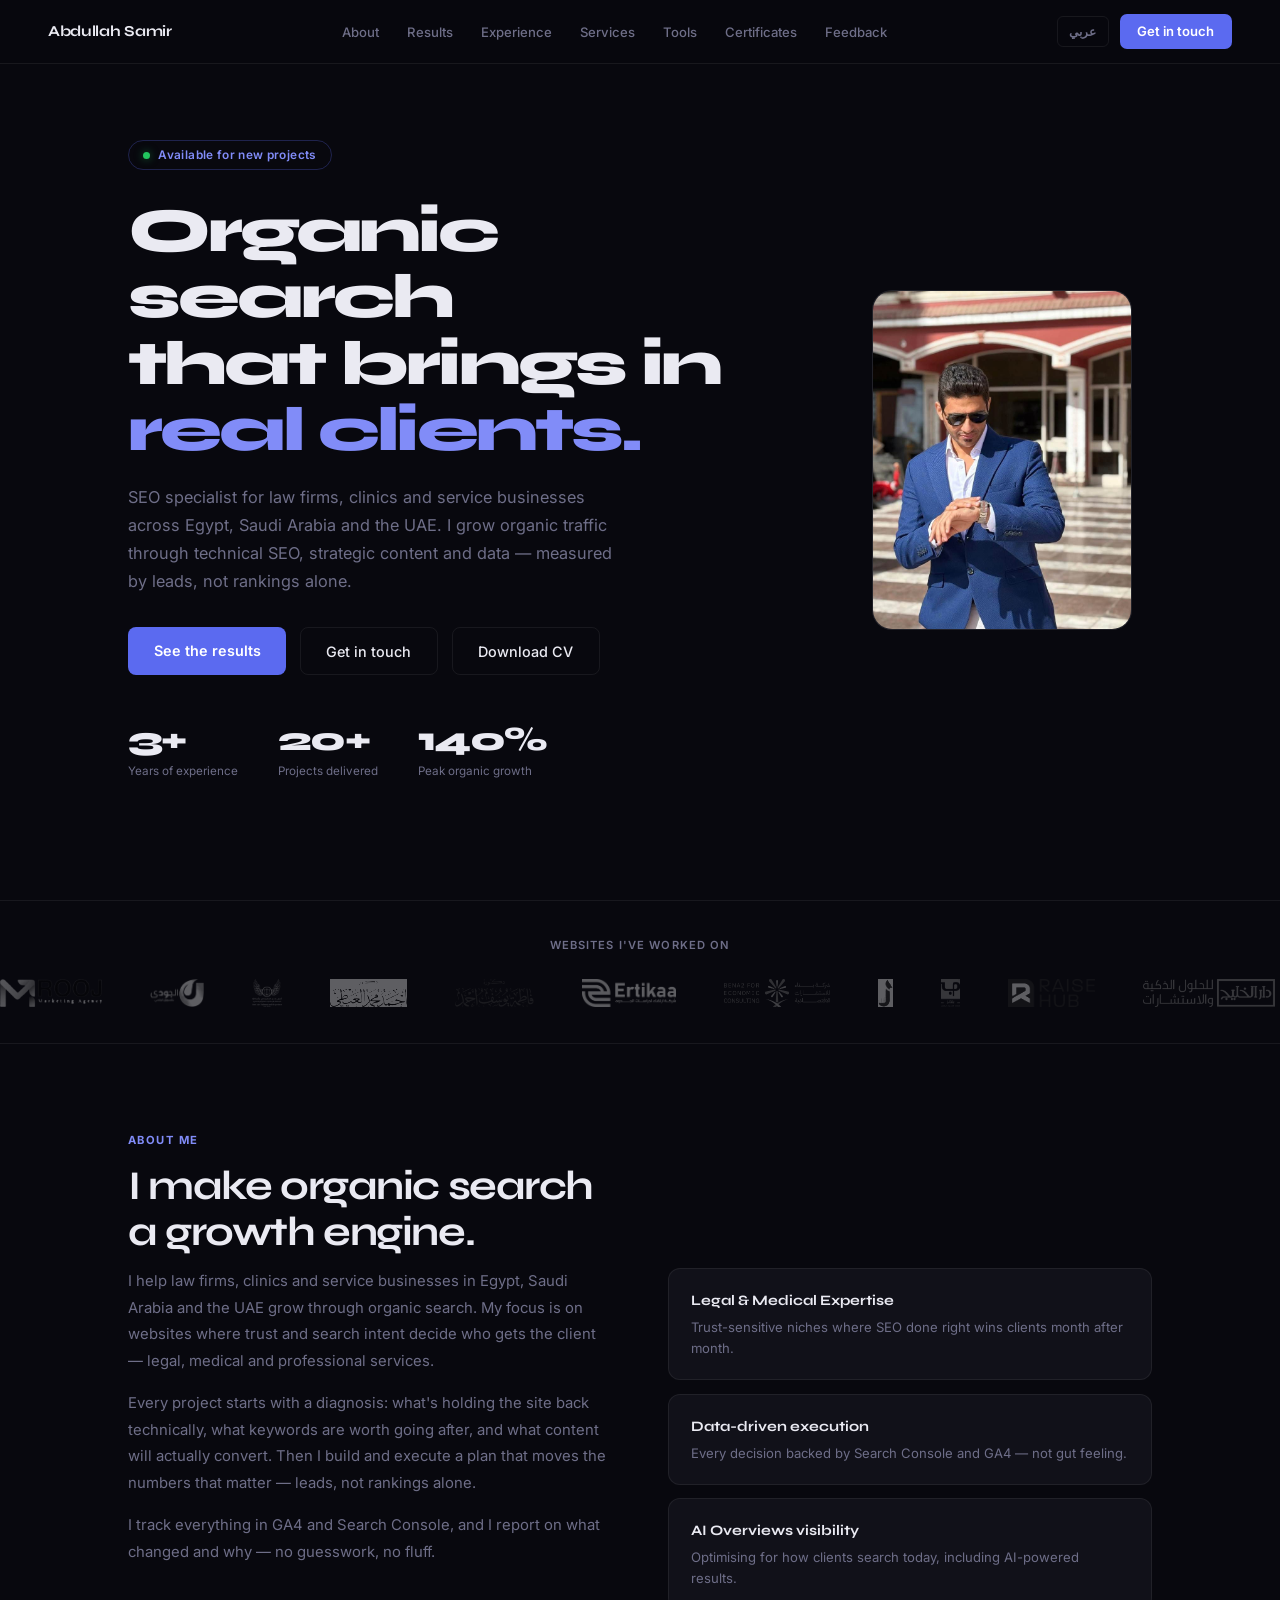
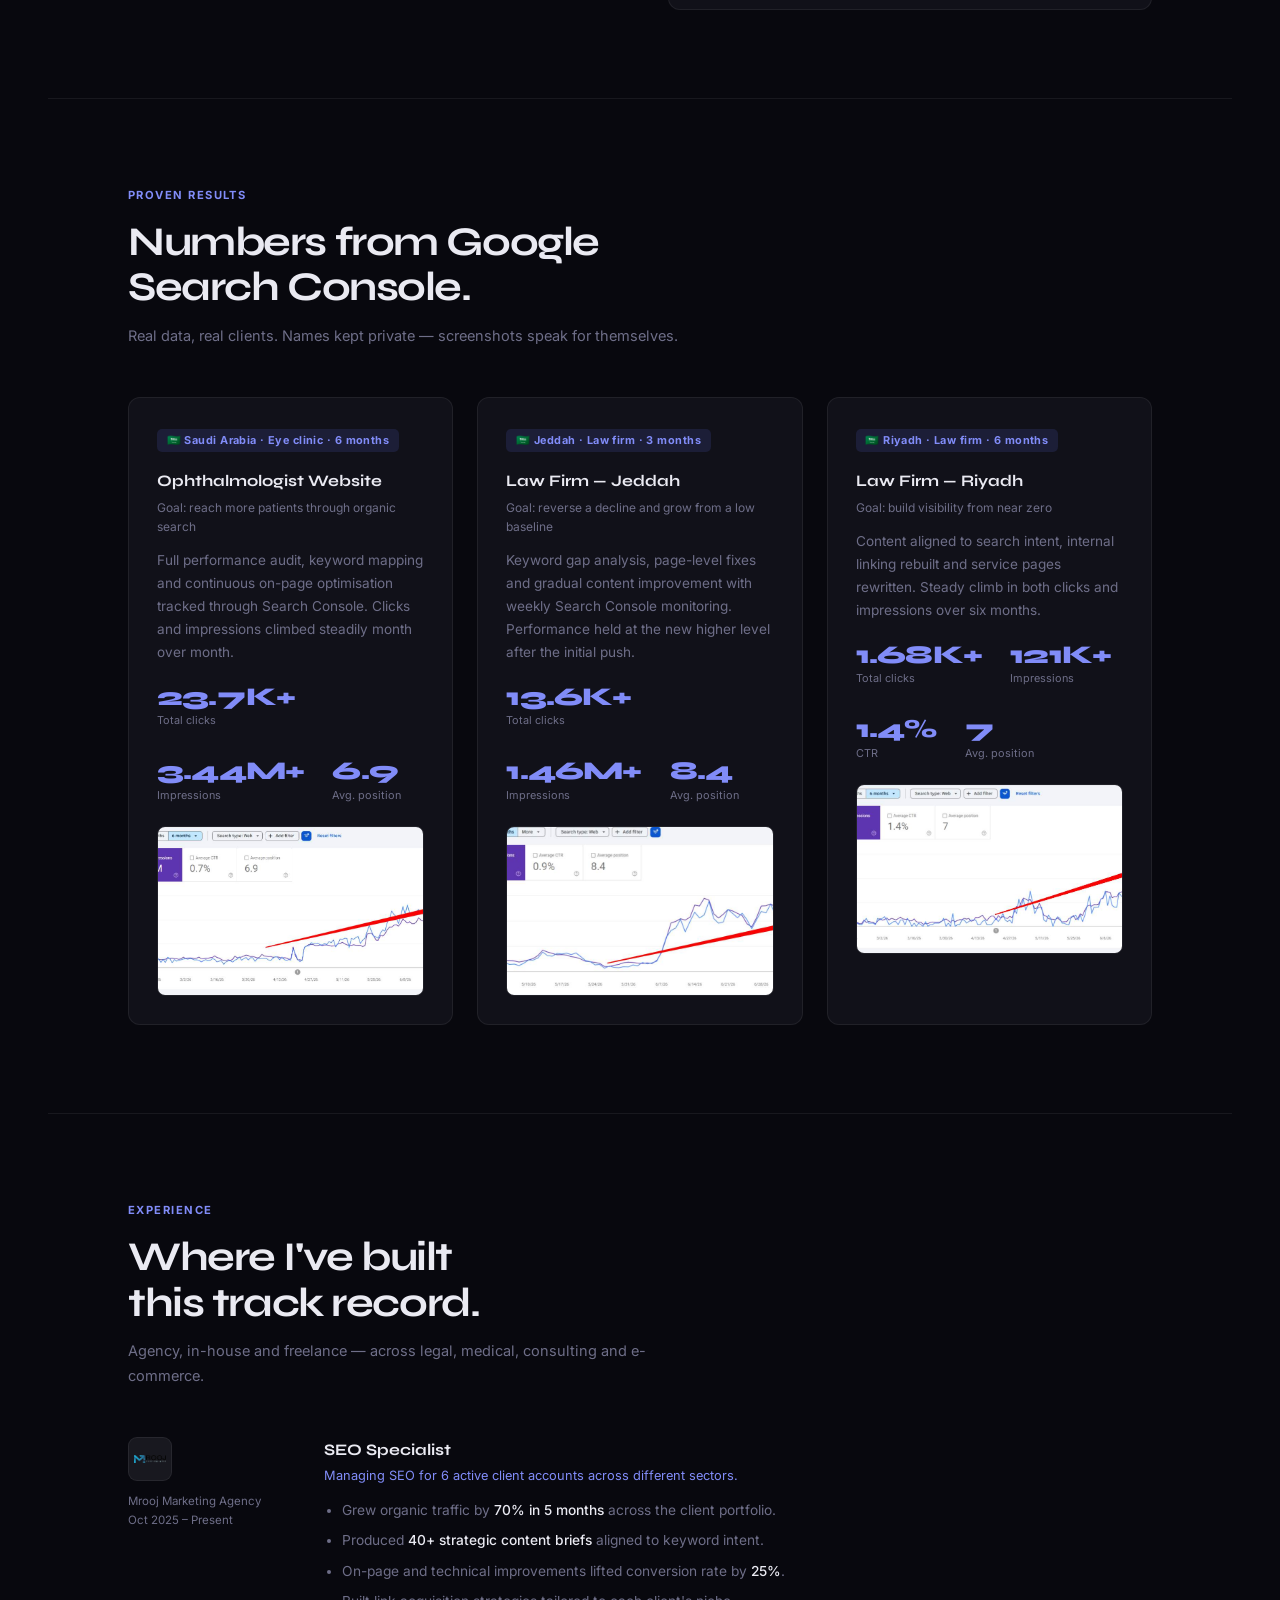
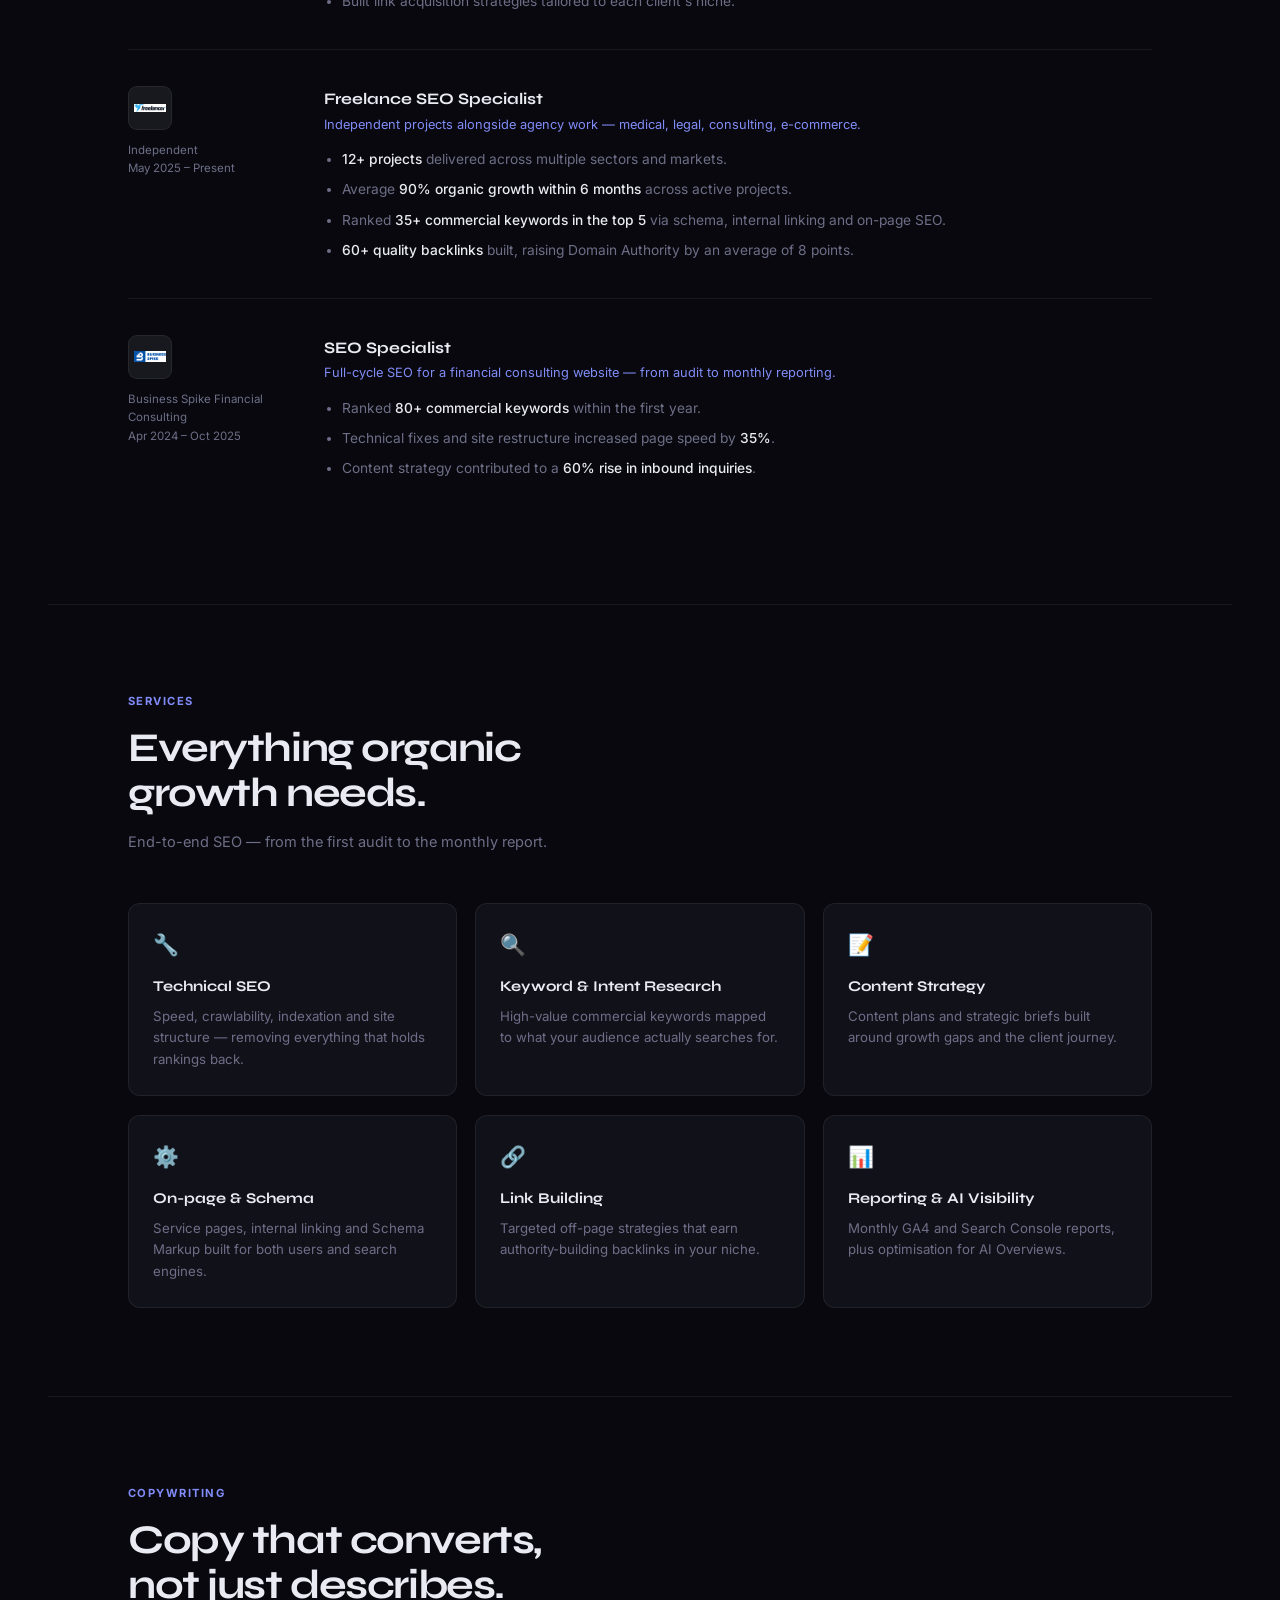
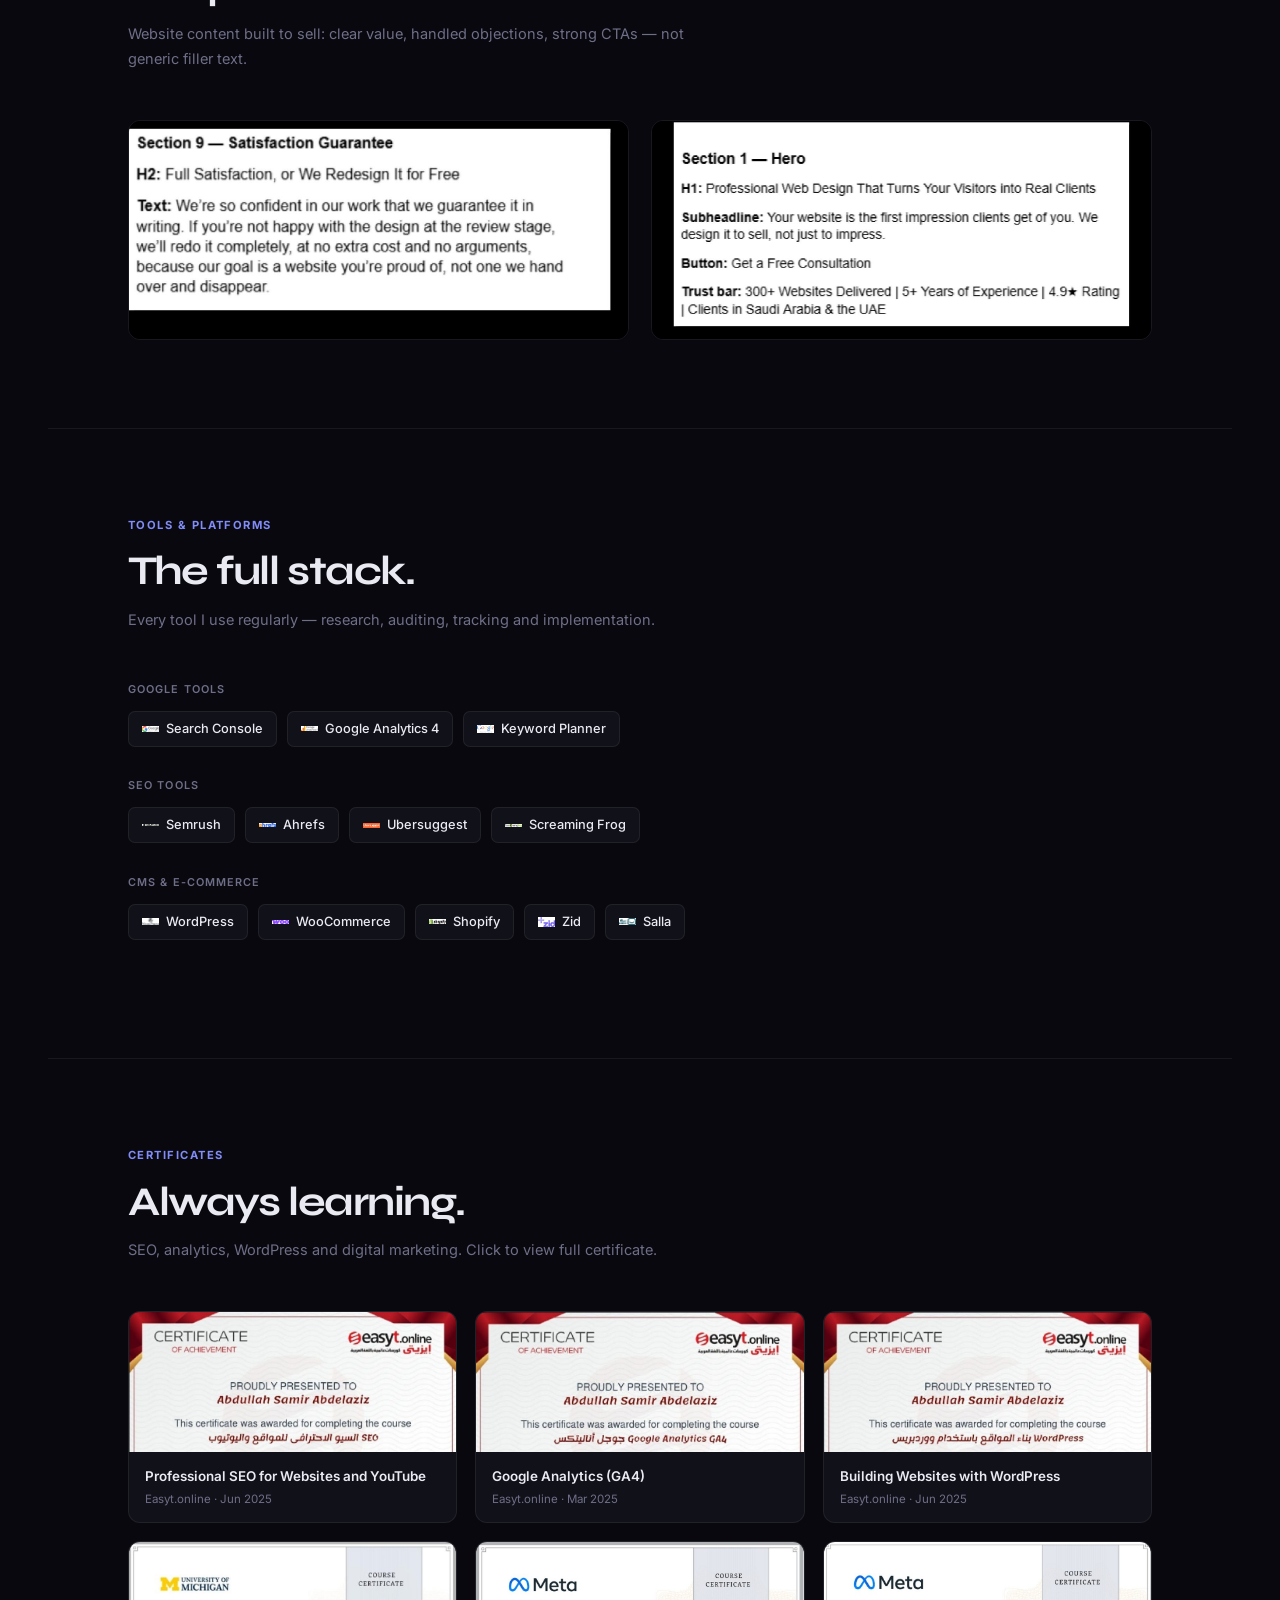
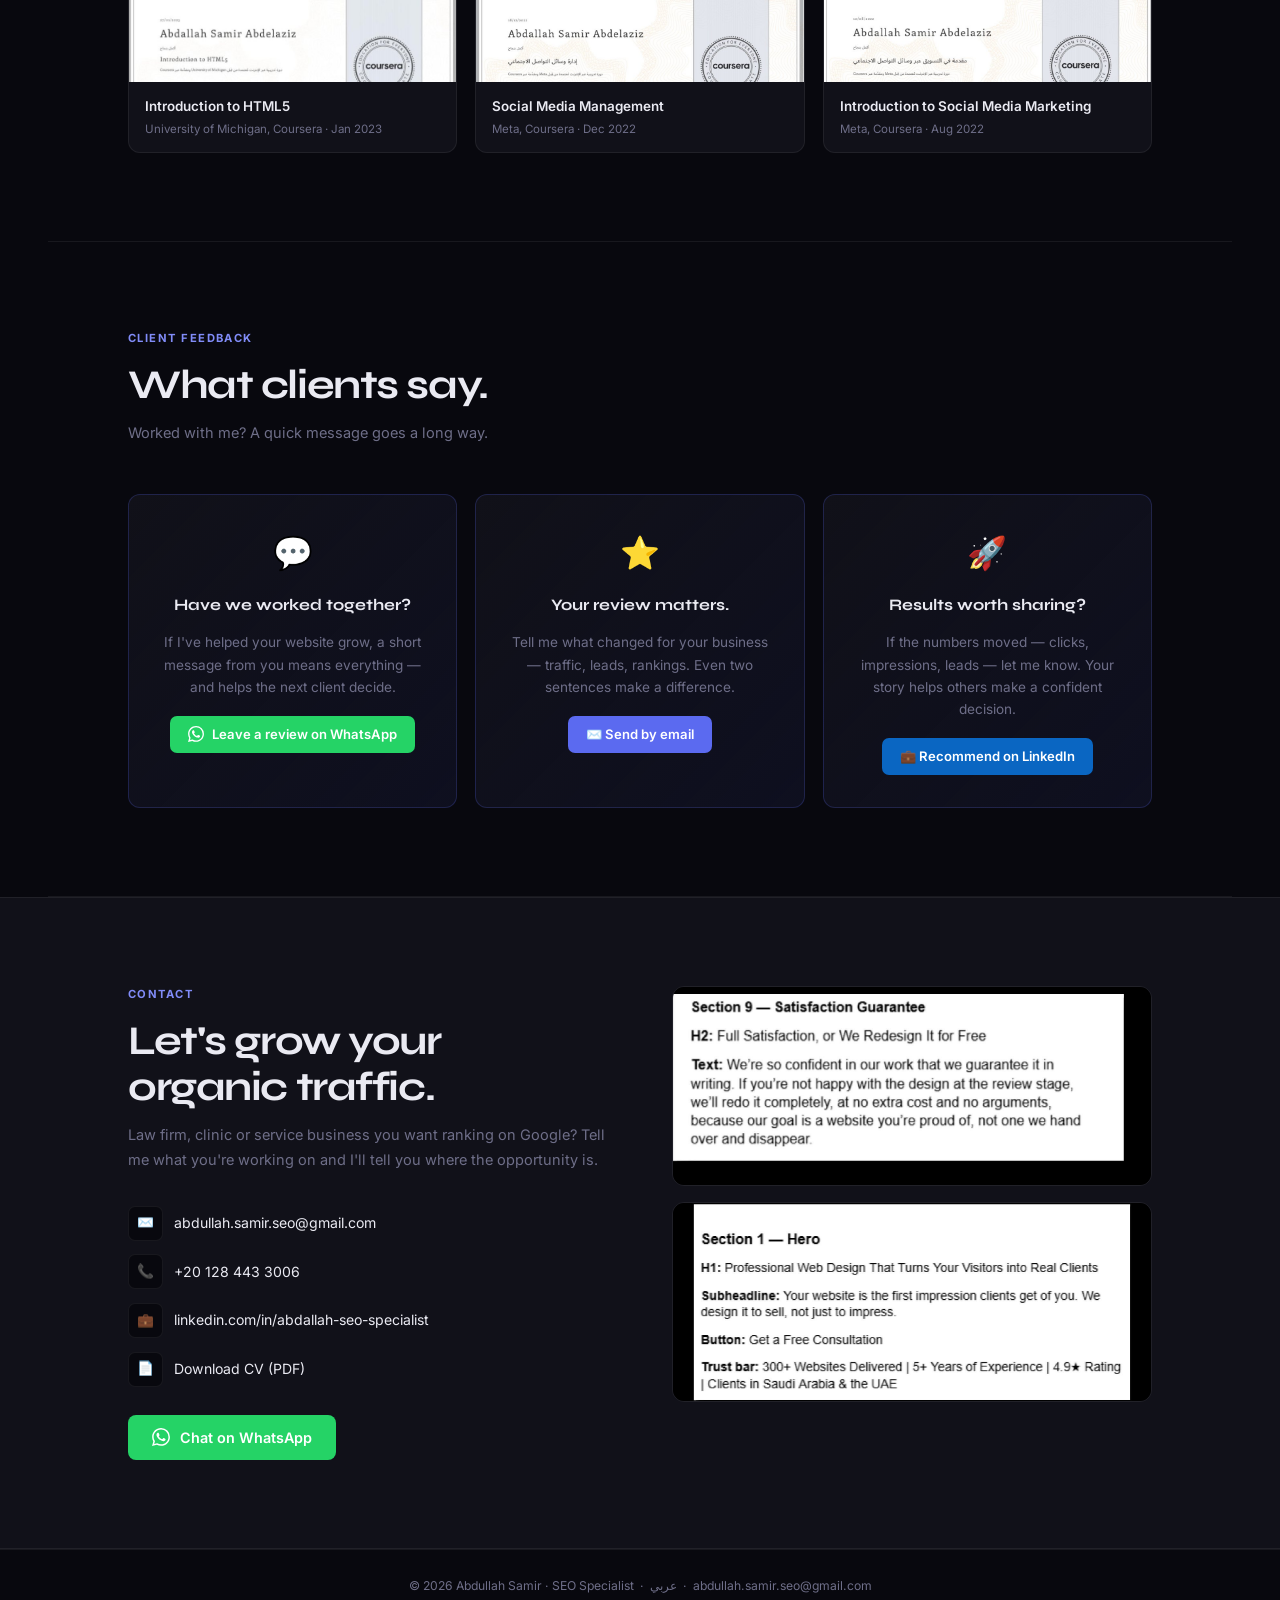
==== commit c24fdffa: "Update index.html" ====
--- a/index.html
+++ b/index.html
@@ -3,7 +3,6 @@
 <head>
 <meta charset="UTF-8" />
 <script>
-  // Redirect based on browser language preference
   const lang = navigator.language || navigator.userLanguage || '';
   if (lang.startsWith('ar')) {
     window.location.replace('./ar/index.html');
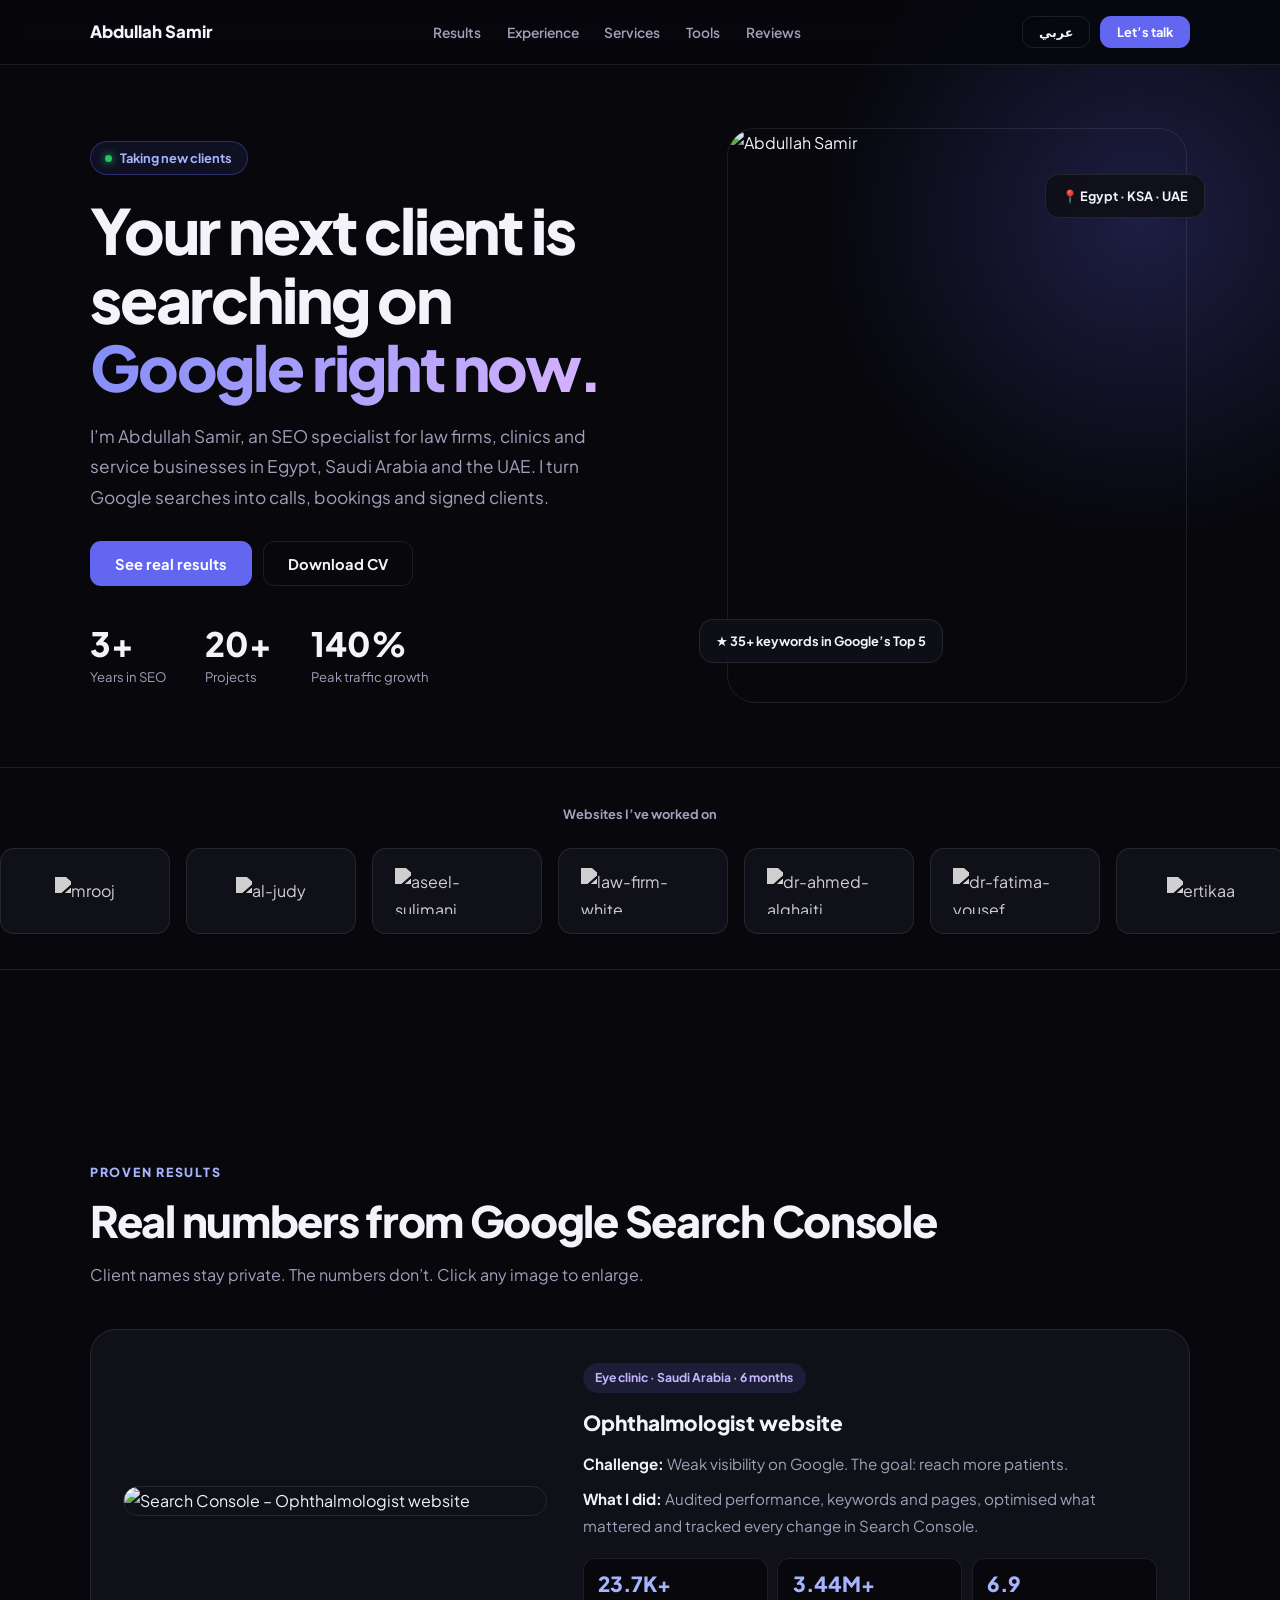
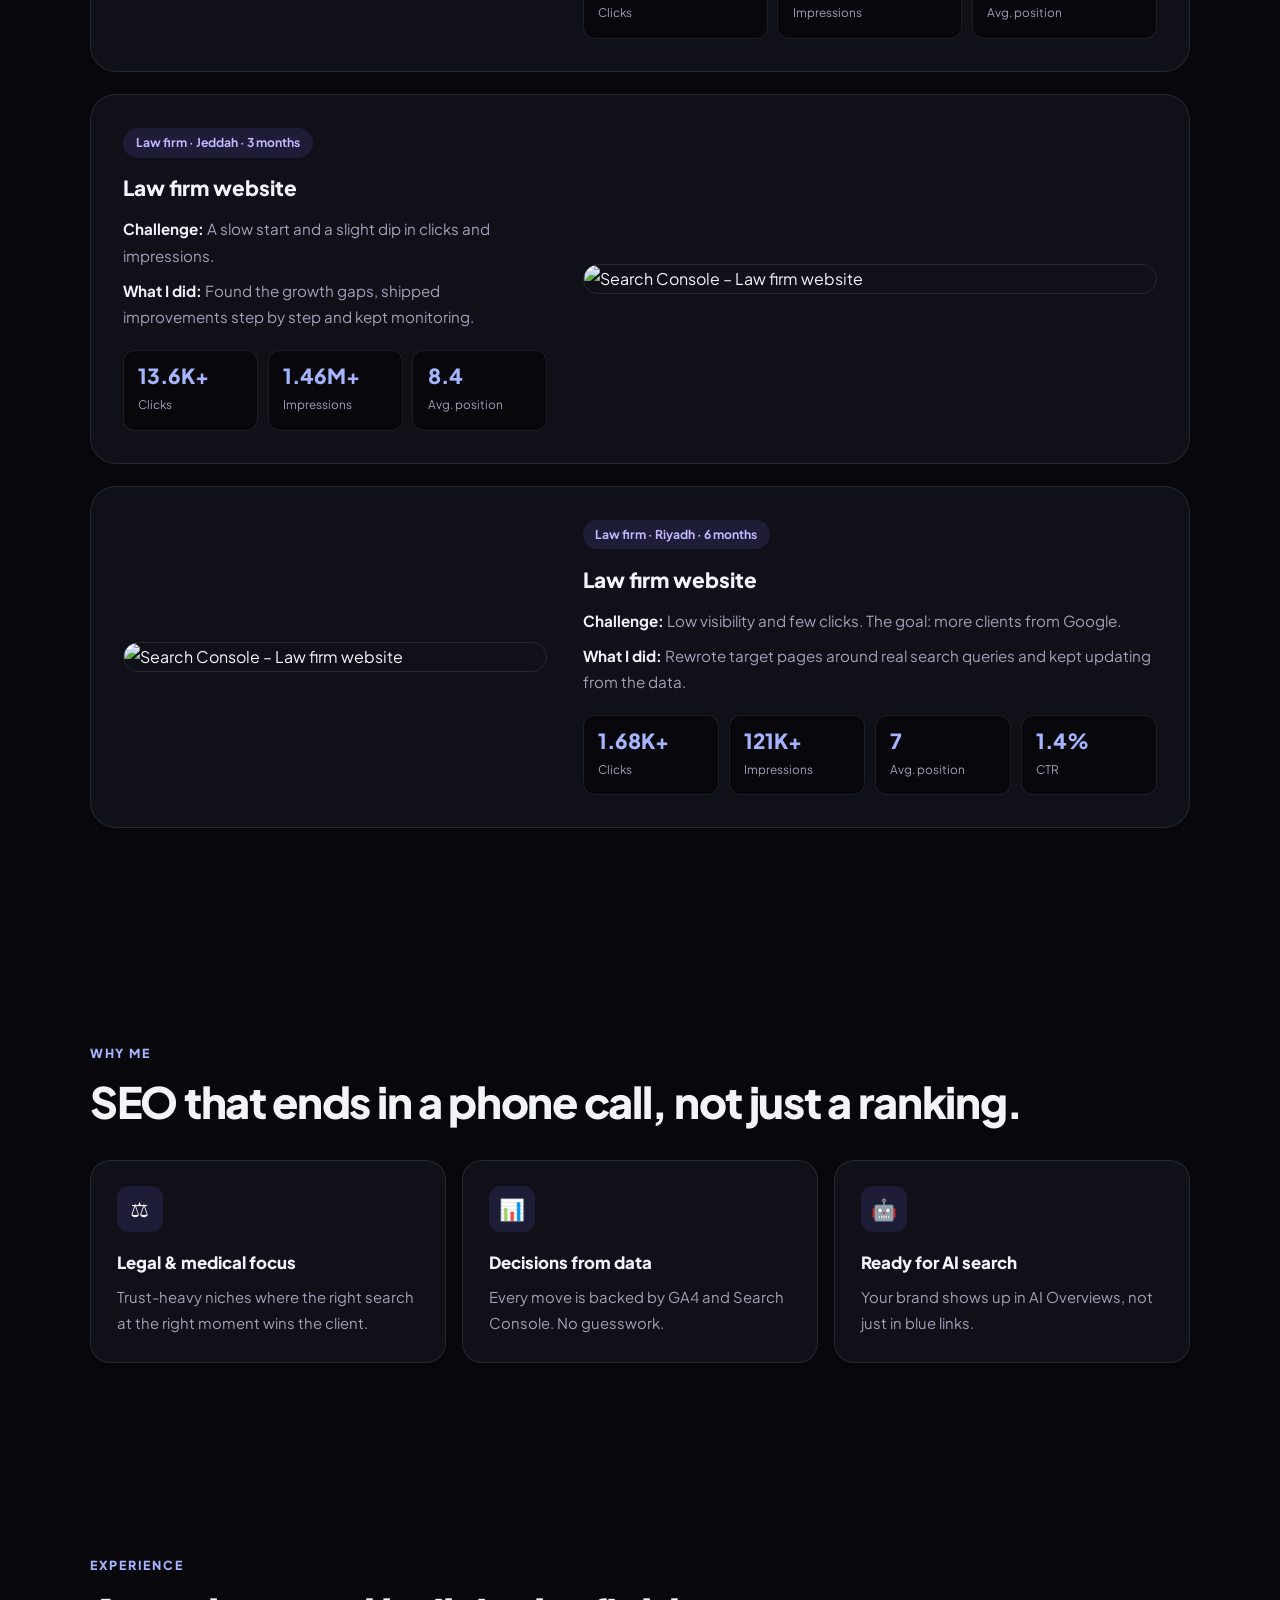
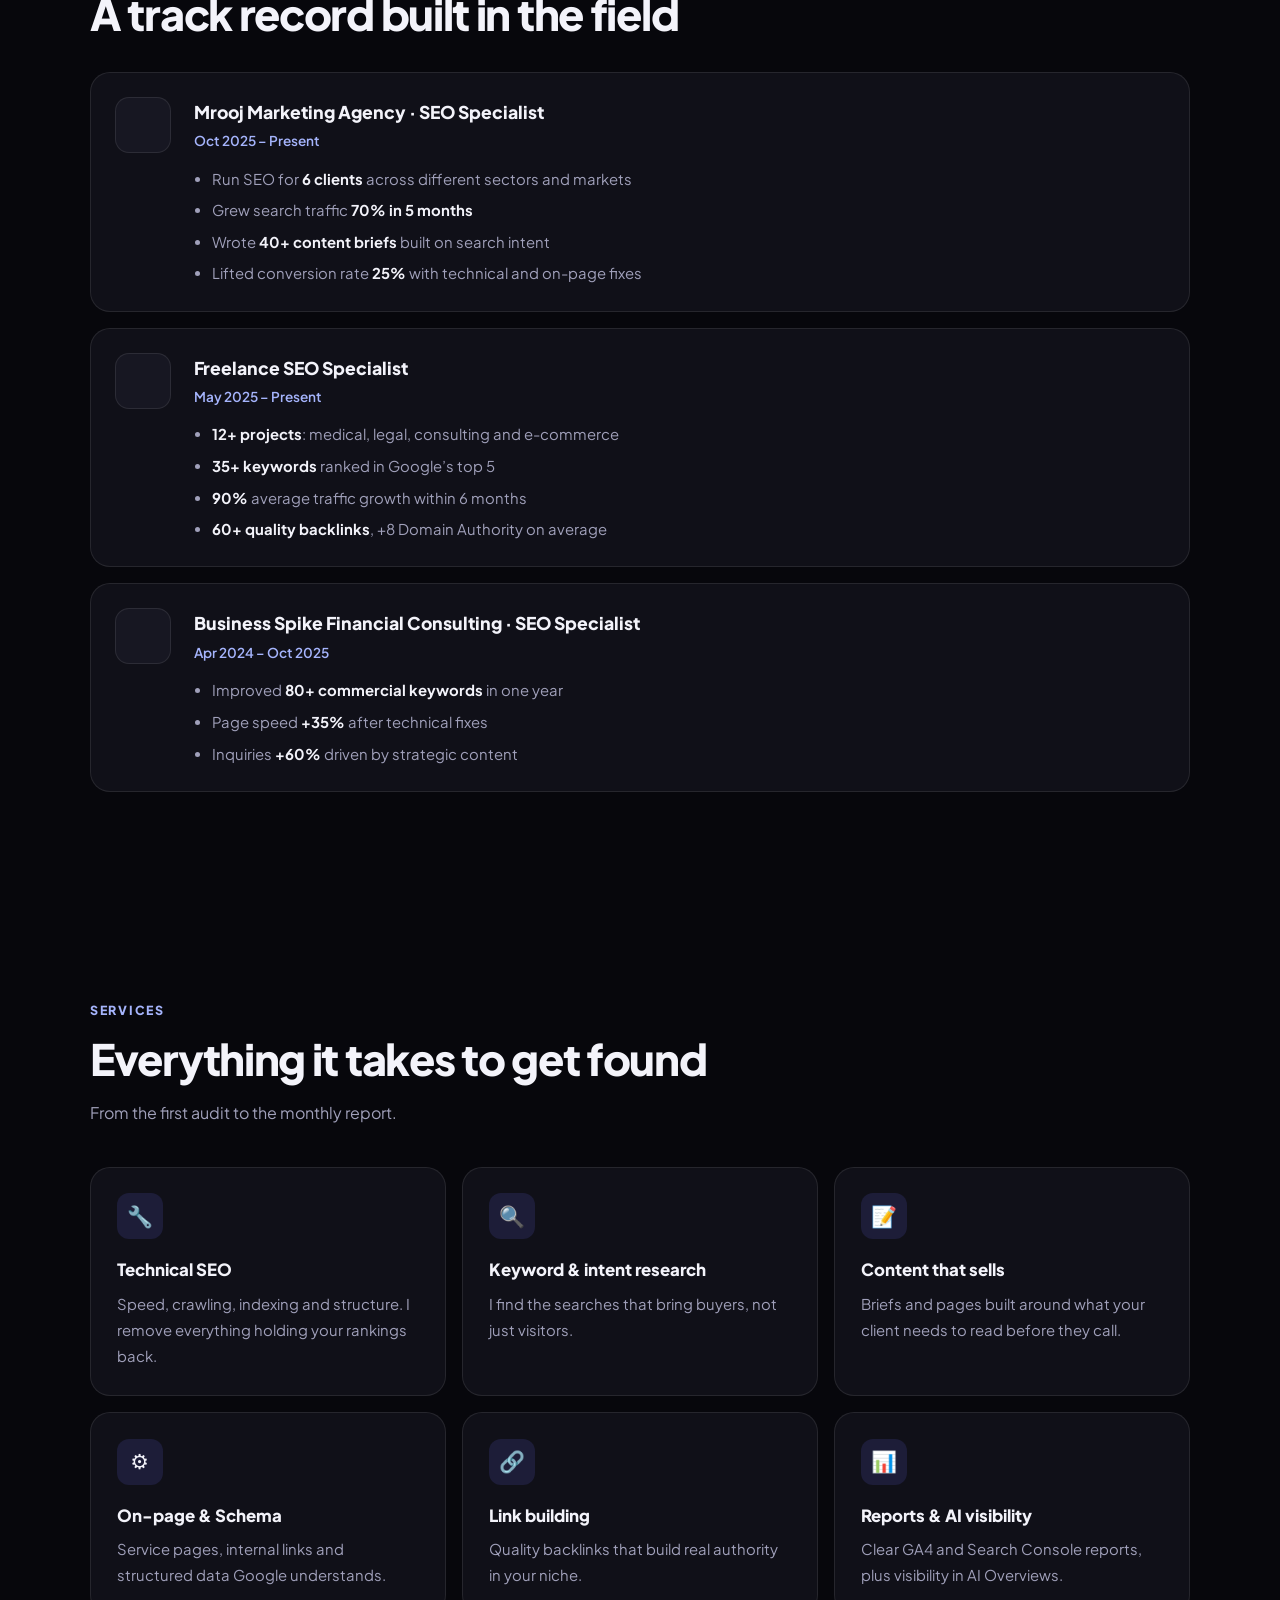
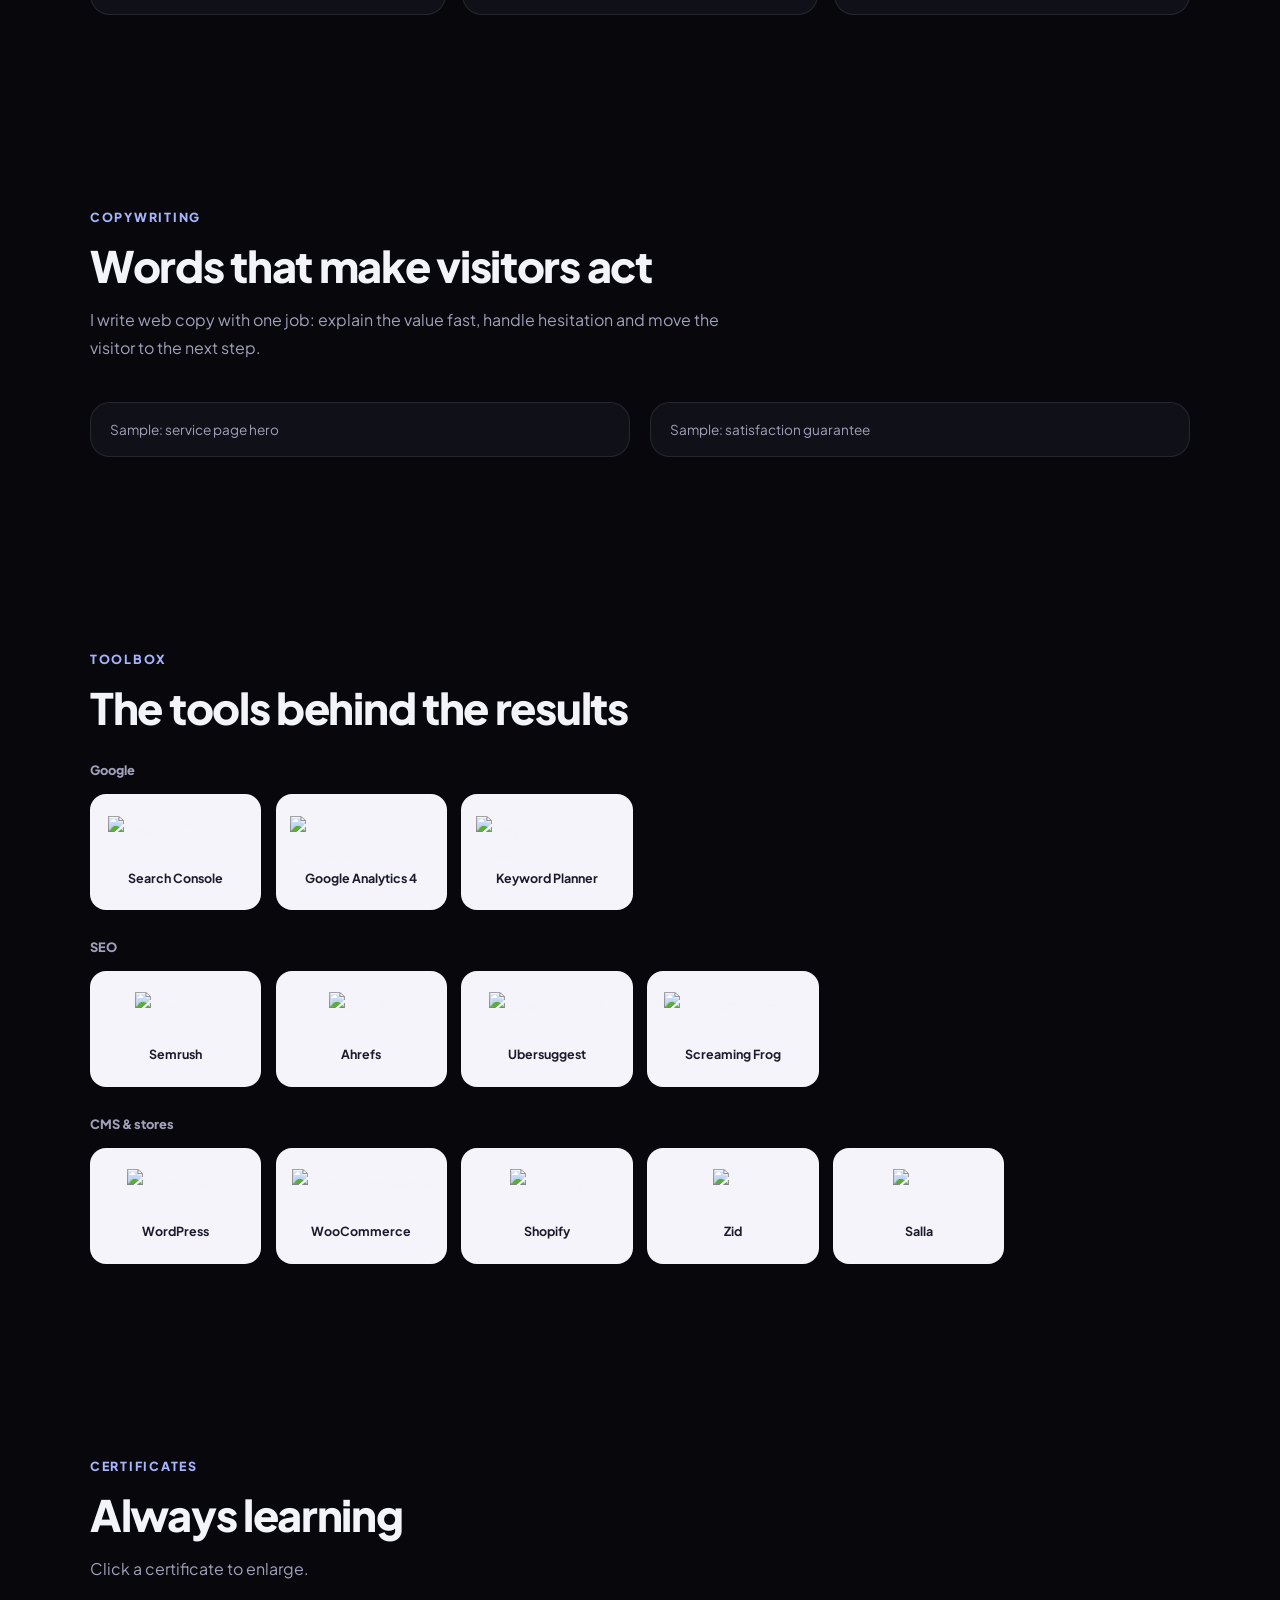
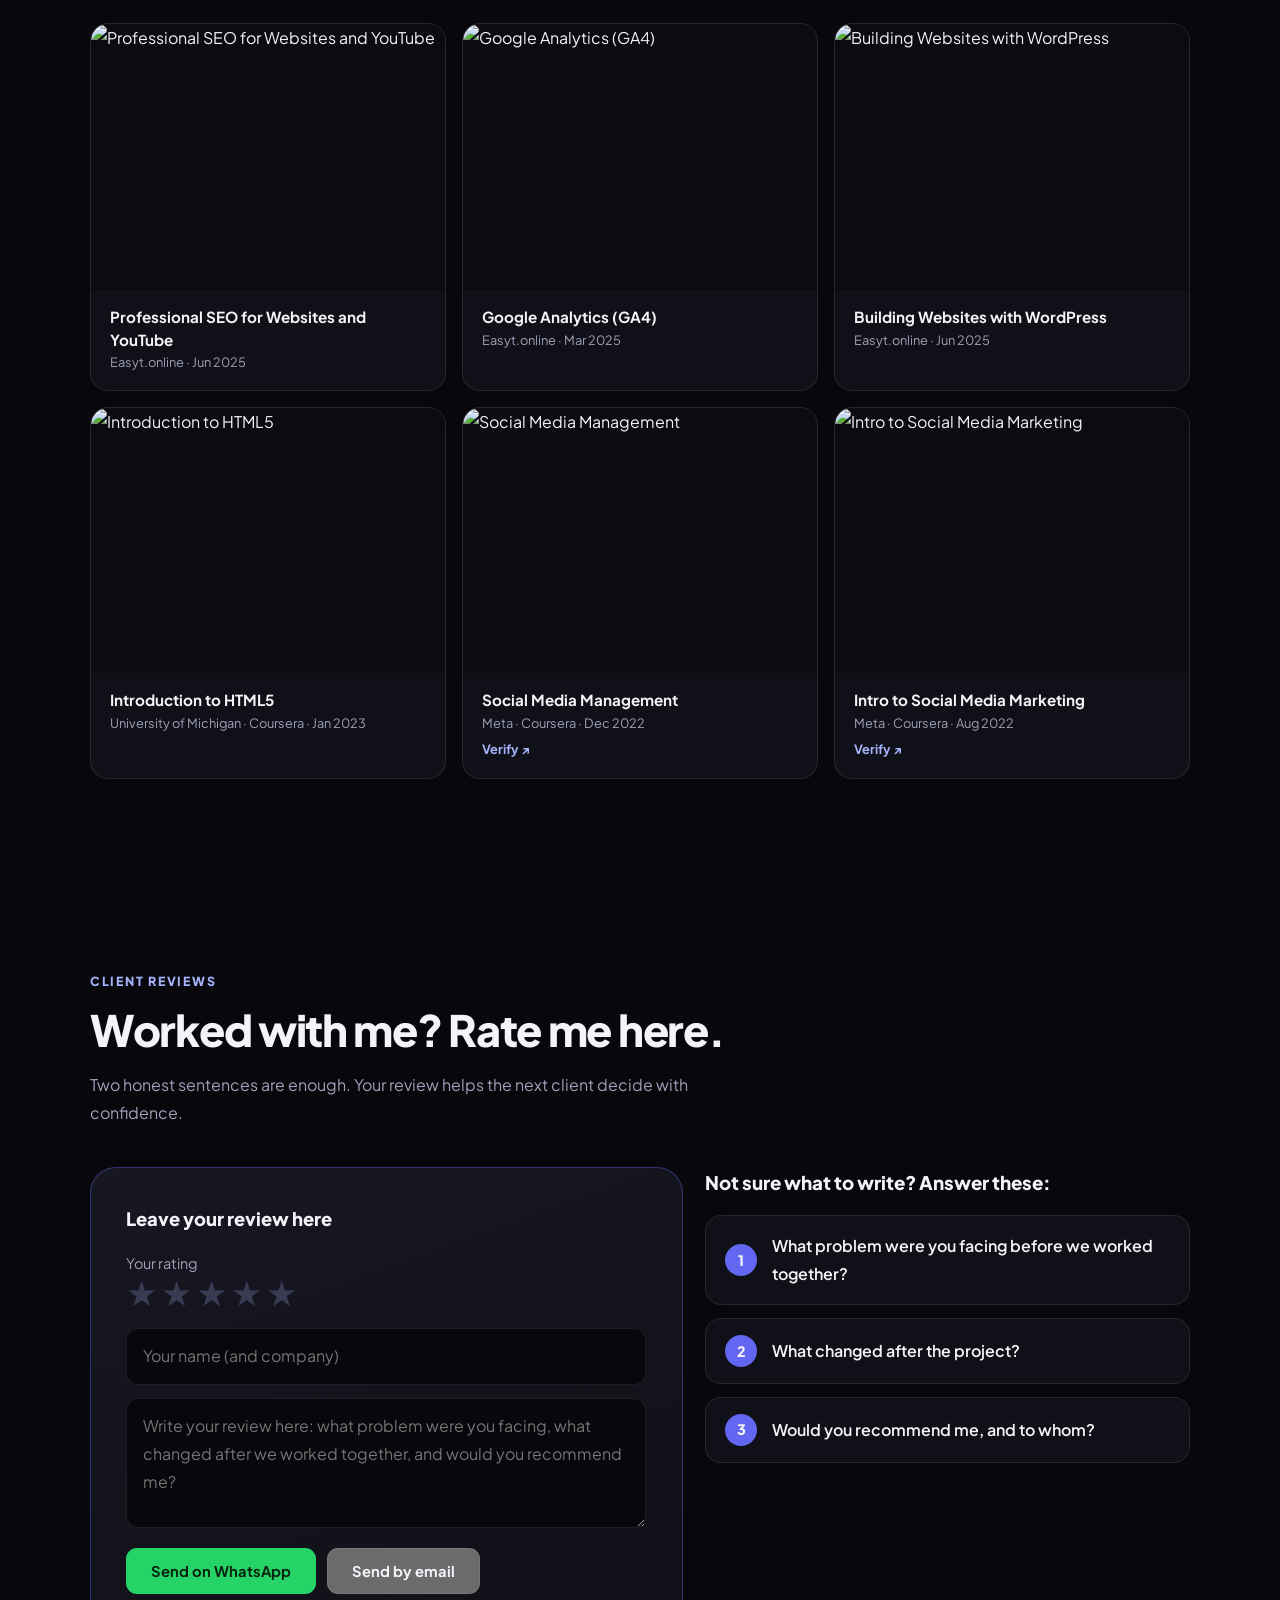
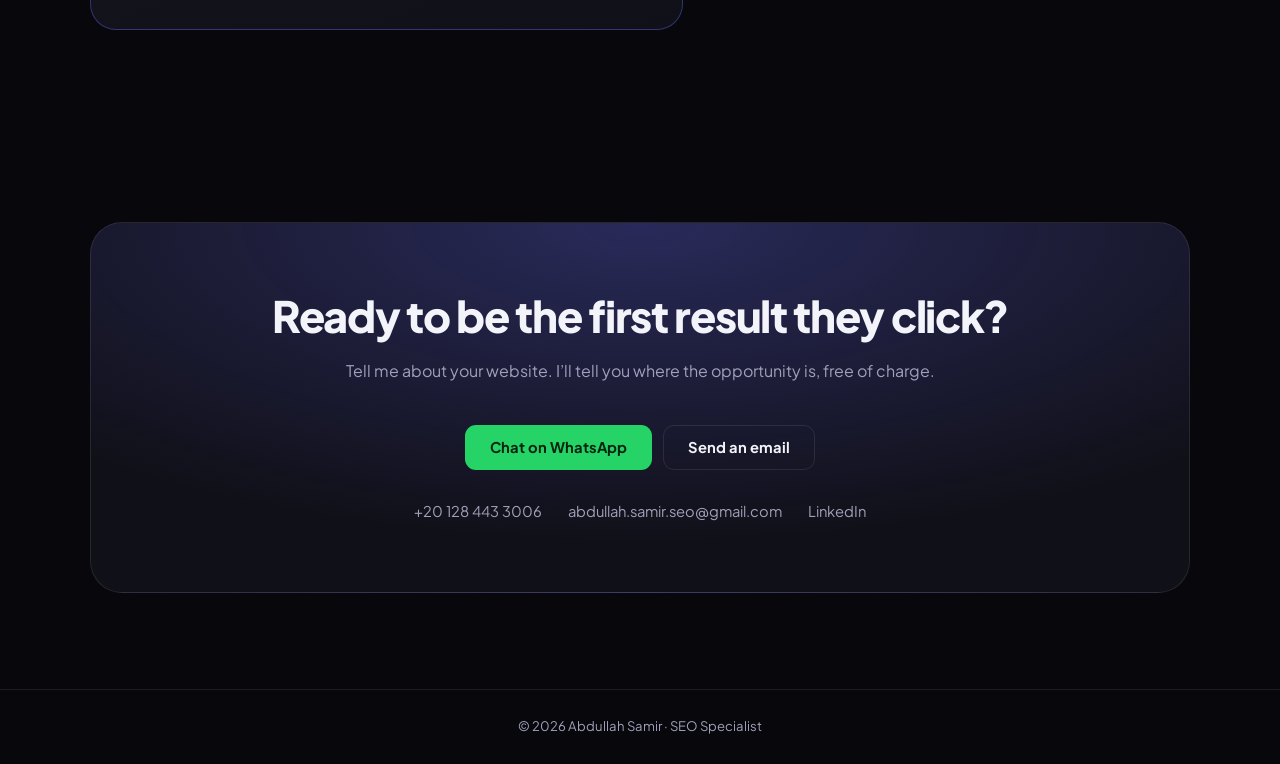
==== commit 54fd037e: "Add files via upload" ====
--- a/index.html
+++ b/index.html
@@ -1,18 +1 @@
-<!DOCTYPE html>
-<html>
-<head>
-<meta charset="UTF-8" />
-<script>
-  const lang = navigator.language || navigator.userLanguage || '';
-  if (lang.startsWith('ar')) {
-    window.location.replace('./ar/index.html');
-  } else {
-    window.location.replace('./en/index.html');
-  }
-</script>
-<noscript>
-  <meta http-equiv="refresh" content="0; url=./en/index.html" />
-</noscript>
-</head>
-<body></body>
-</html>
+<!DOCTYPE html><meta charset="utf-8"><title>Abdullah Samir</title><meta http-equiv="refresh" content="0;url=en/"><script>location.replace((navigator.language||"").startsWith("ar")?"ar/":"en/")</script><a href="en/">English</a> · <a href="ar/">العربية</a>
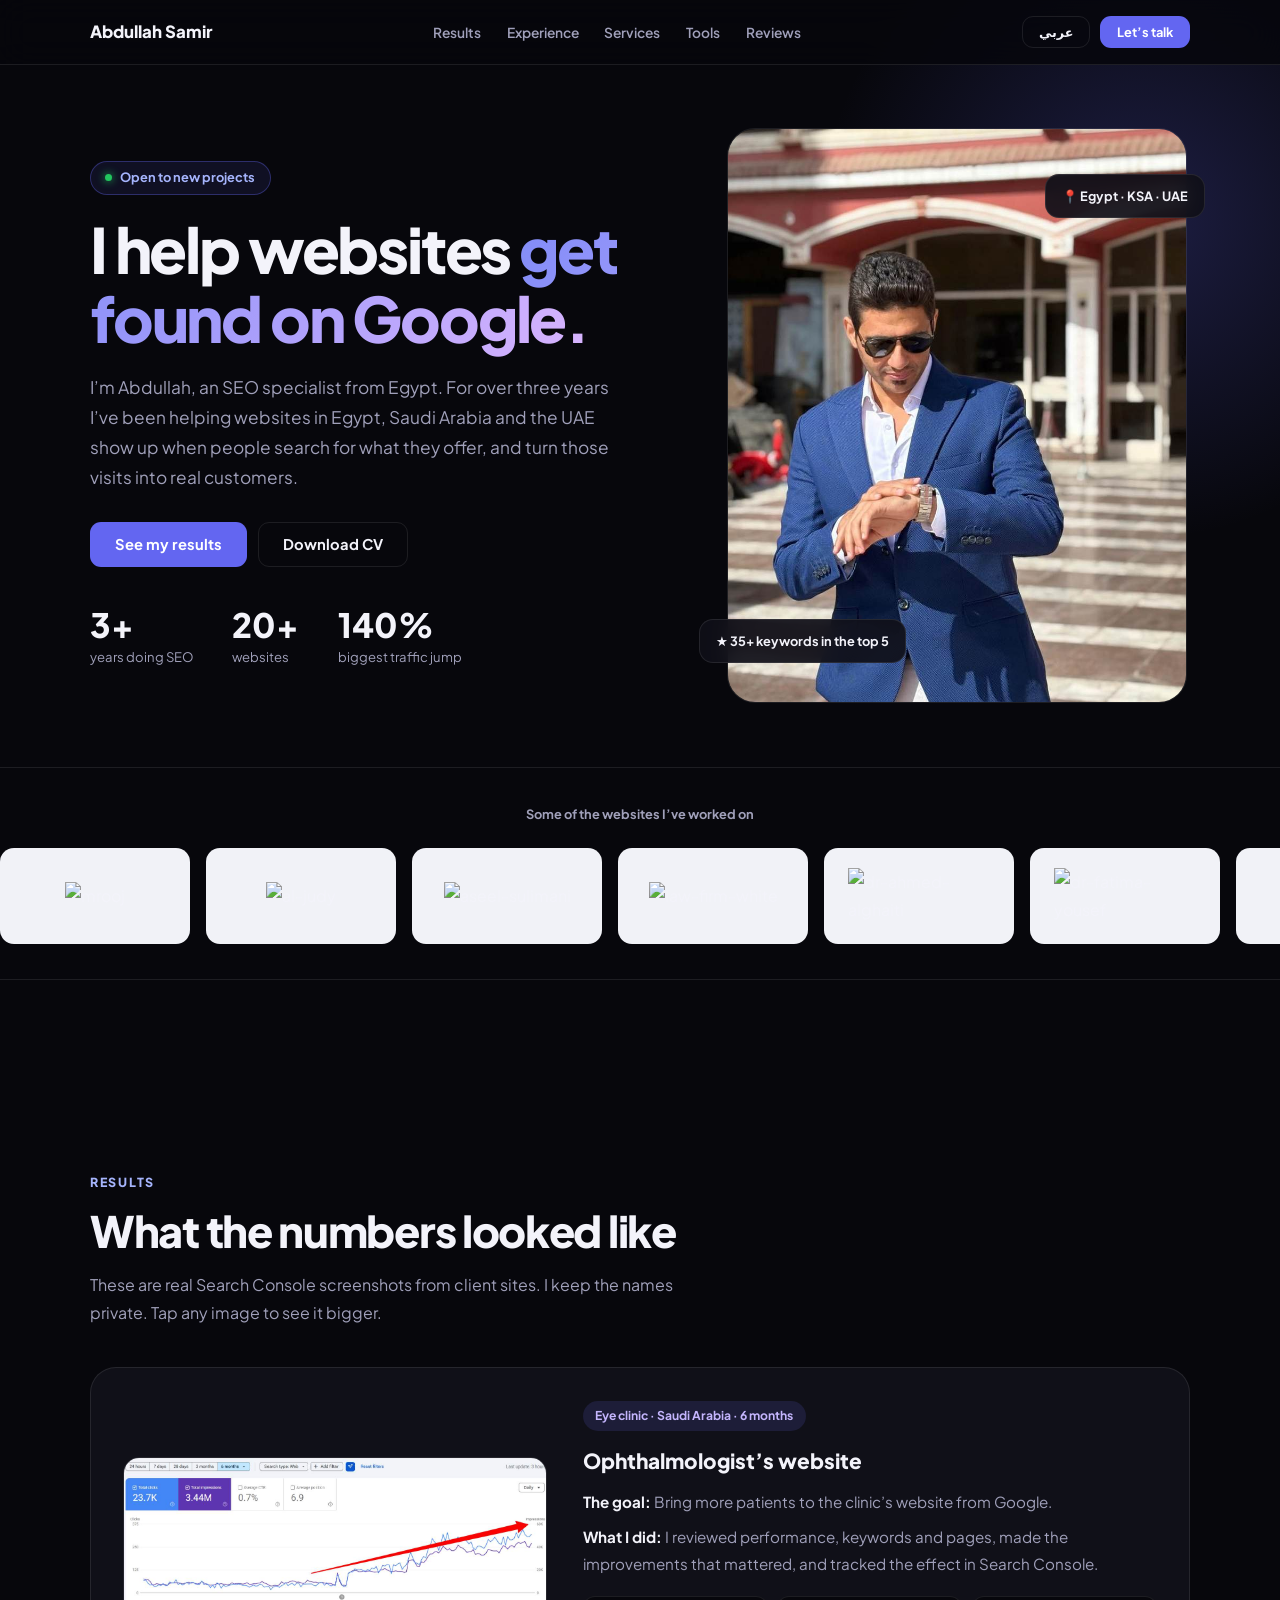
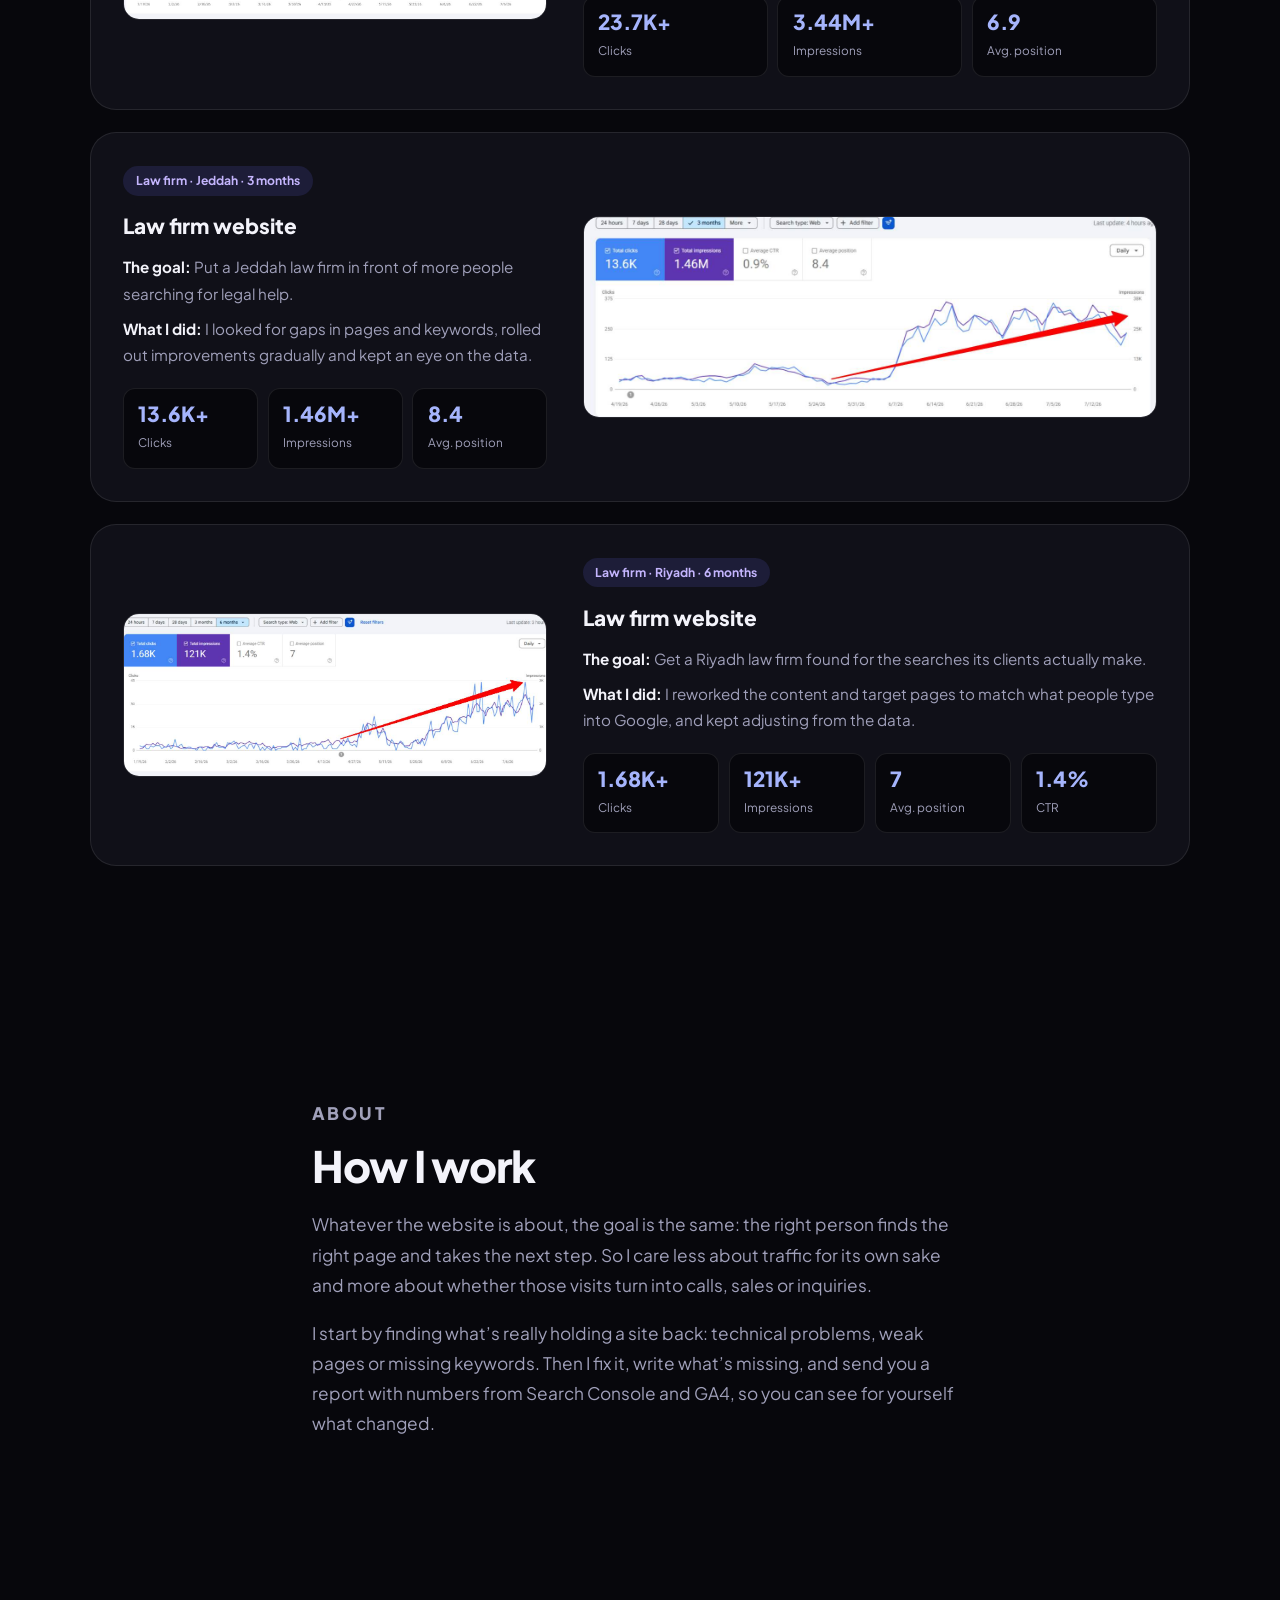
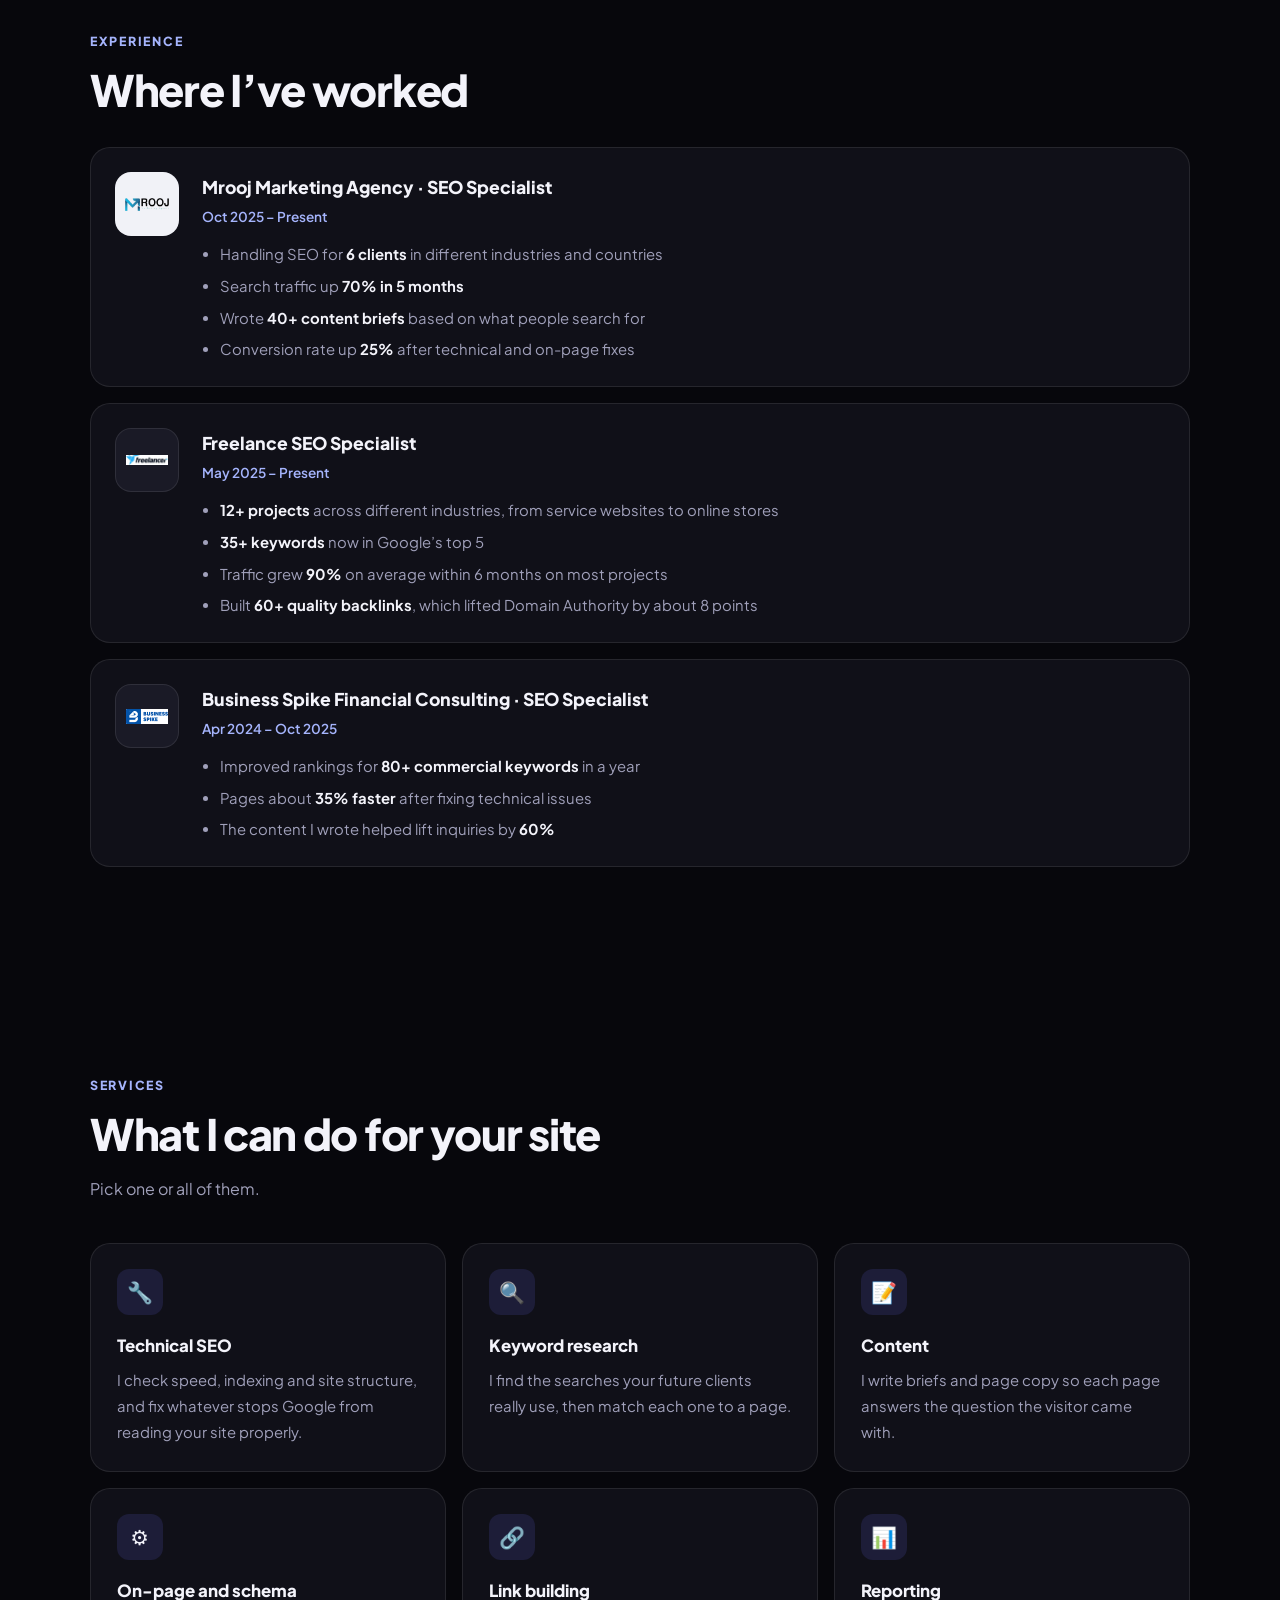
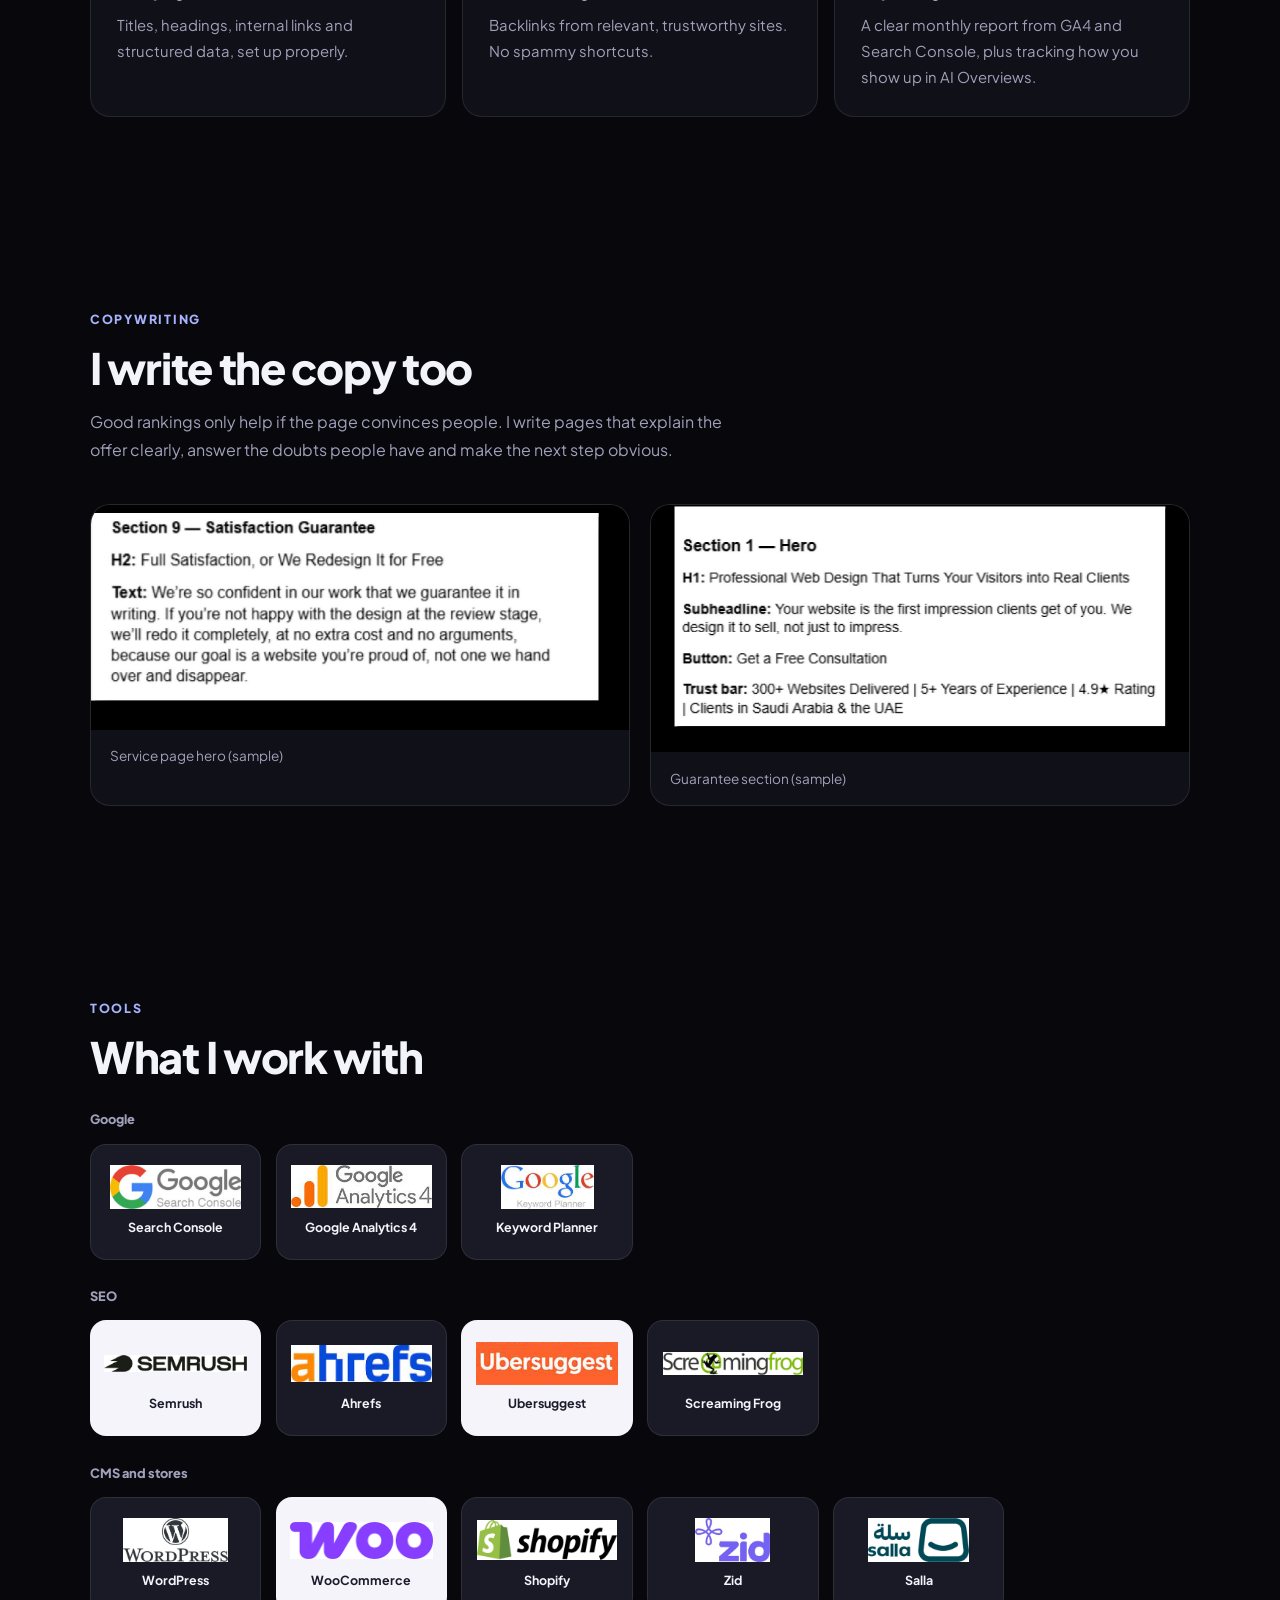
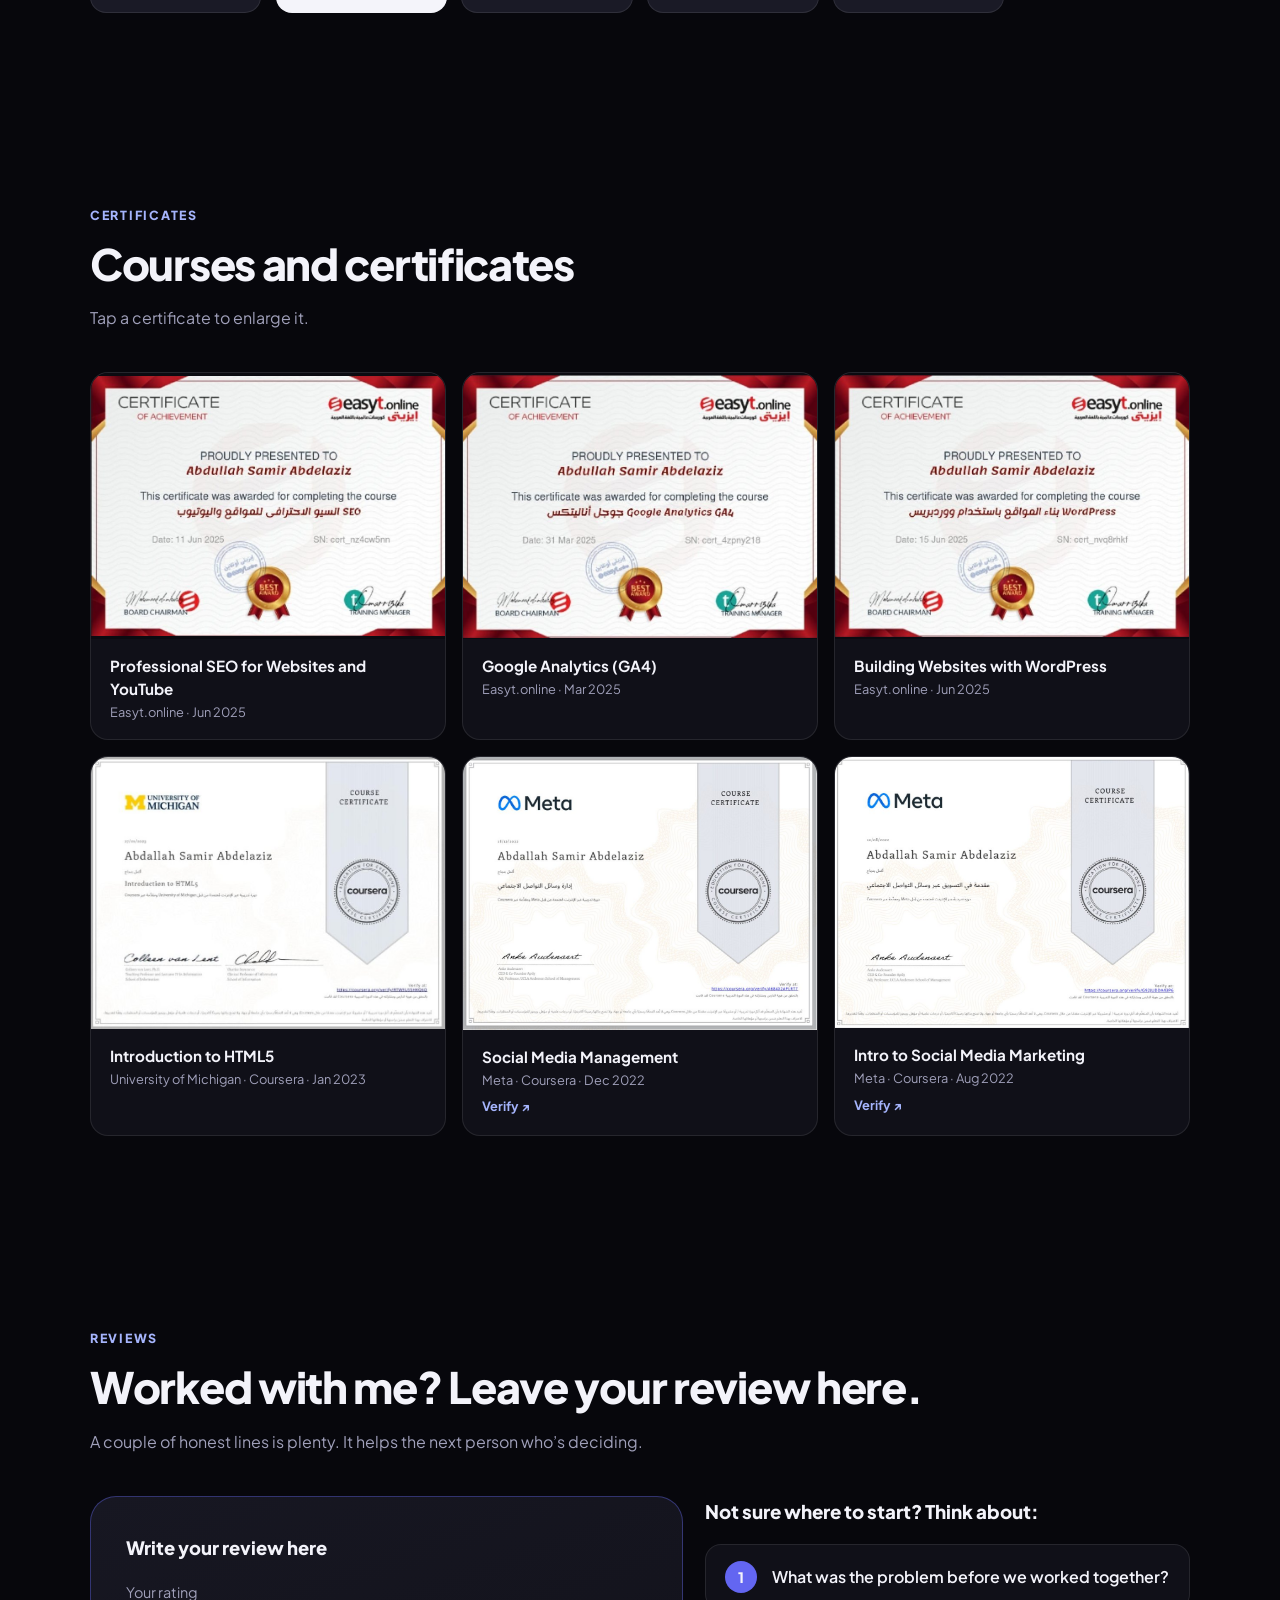
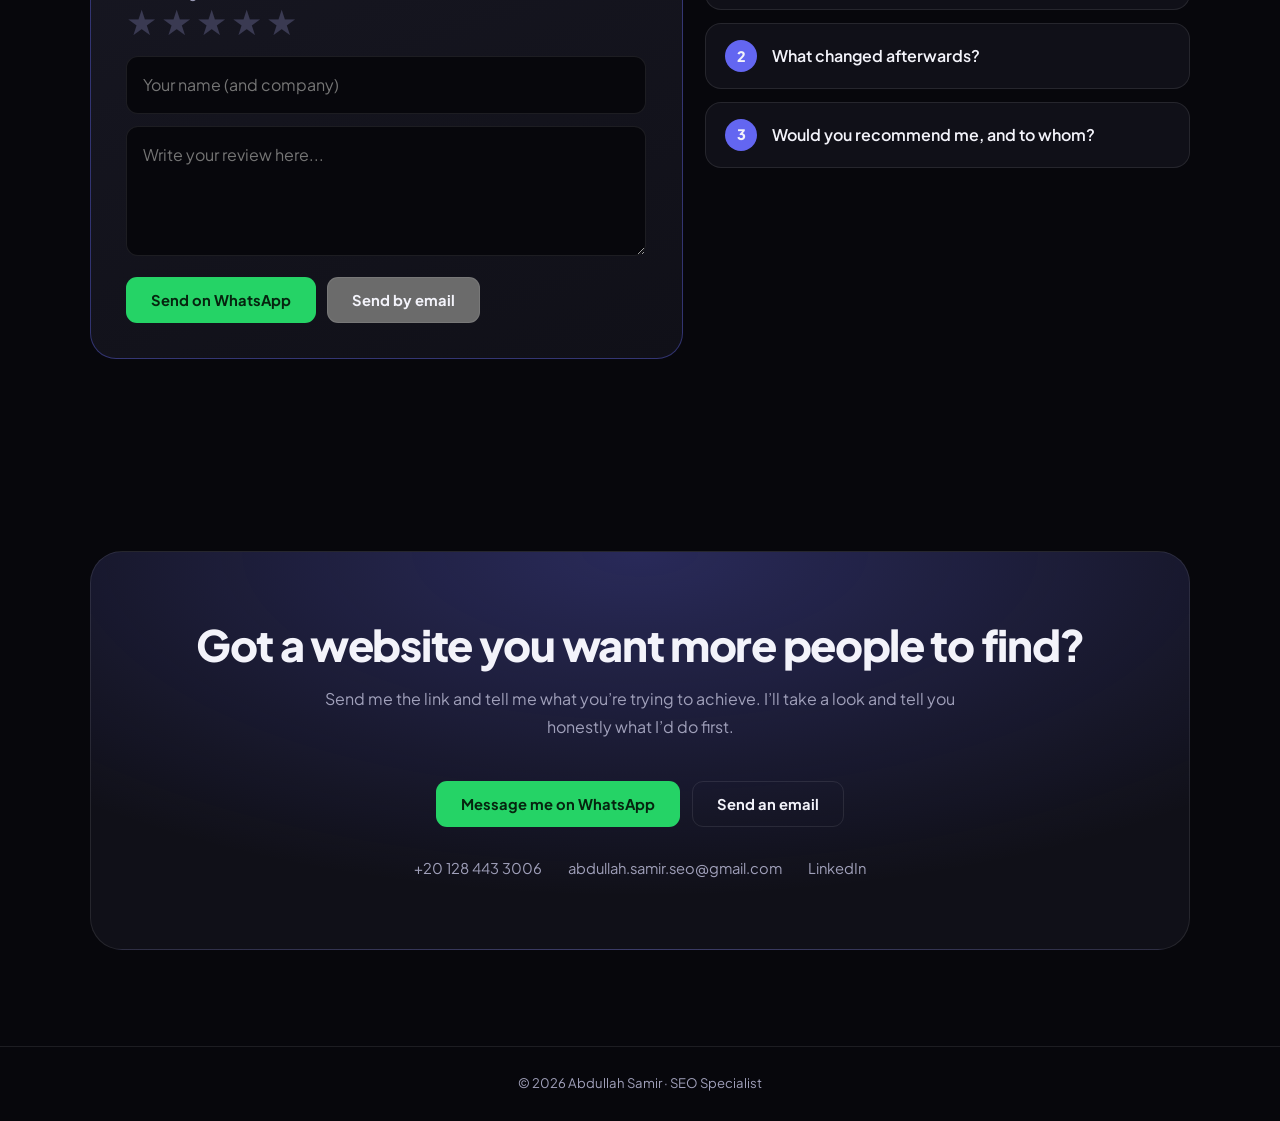
==== commit 80b565b5: "Add files via upload" ====
--- a/index.html
+++ b/index.html
@@ -1 +1 @@
-<!DOCTYPE html><meta charset="utf-8"><title>Abdullah Samir</title><meta http-equiv="refresh" content="0;url=en/"><script>location.replace((navigator.language||"").startsWith("ar")?"ar/":"en/")</script><a href="en/">English</a> · <a href="ar/">العربية</a>+<!DOCTYPE html><meta charset="utf-8"><title>Abdullah Samir</title><meta http-equiv="refresh" content="0;url=en/index.html"><script>location.replace((navigator.language||"").startsWith("ar")?"ar/index.html":"en/index.html")</script><a href="en/index.html">English</a> · <a href="ar/index.html">العربية</a>
